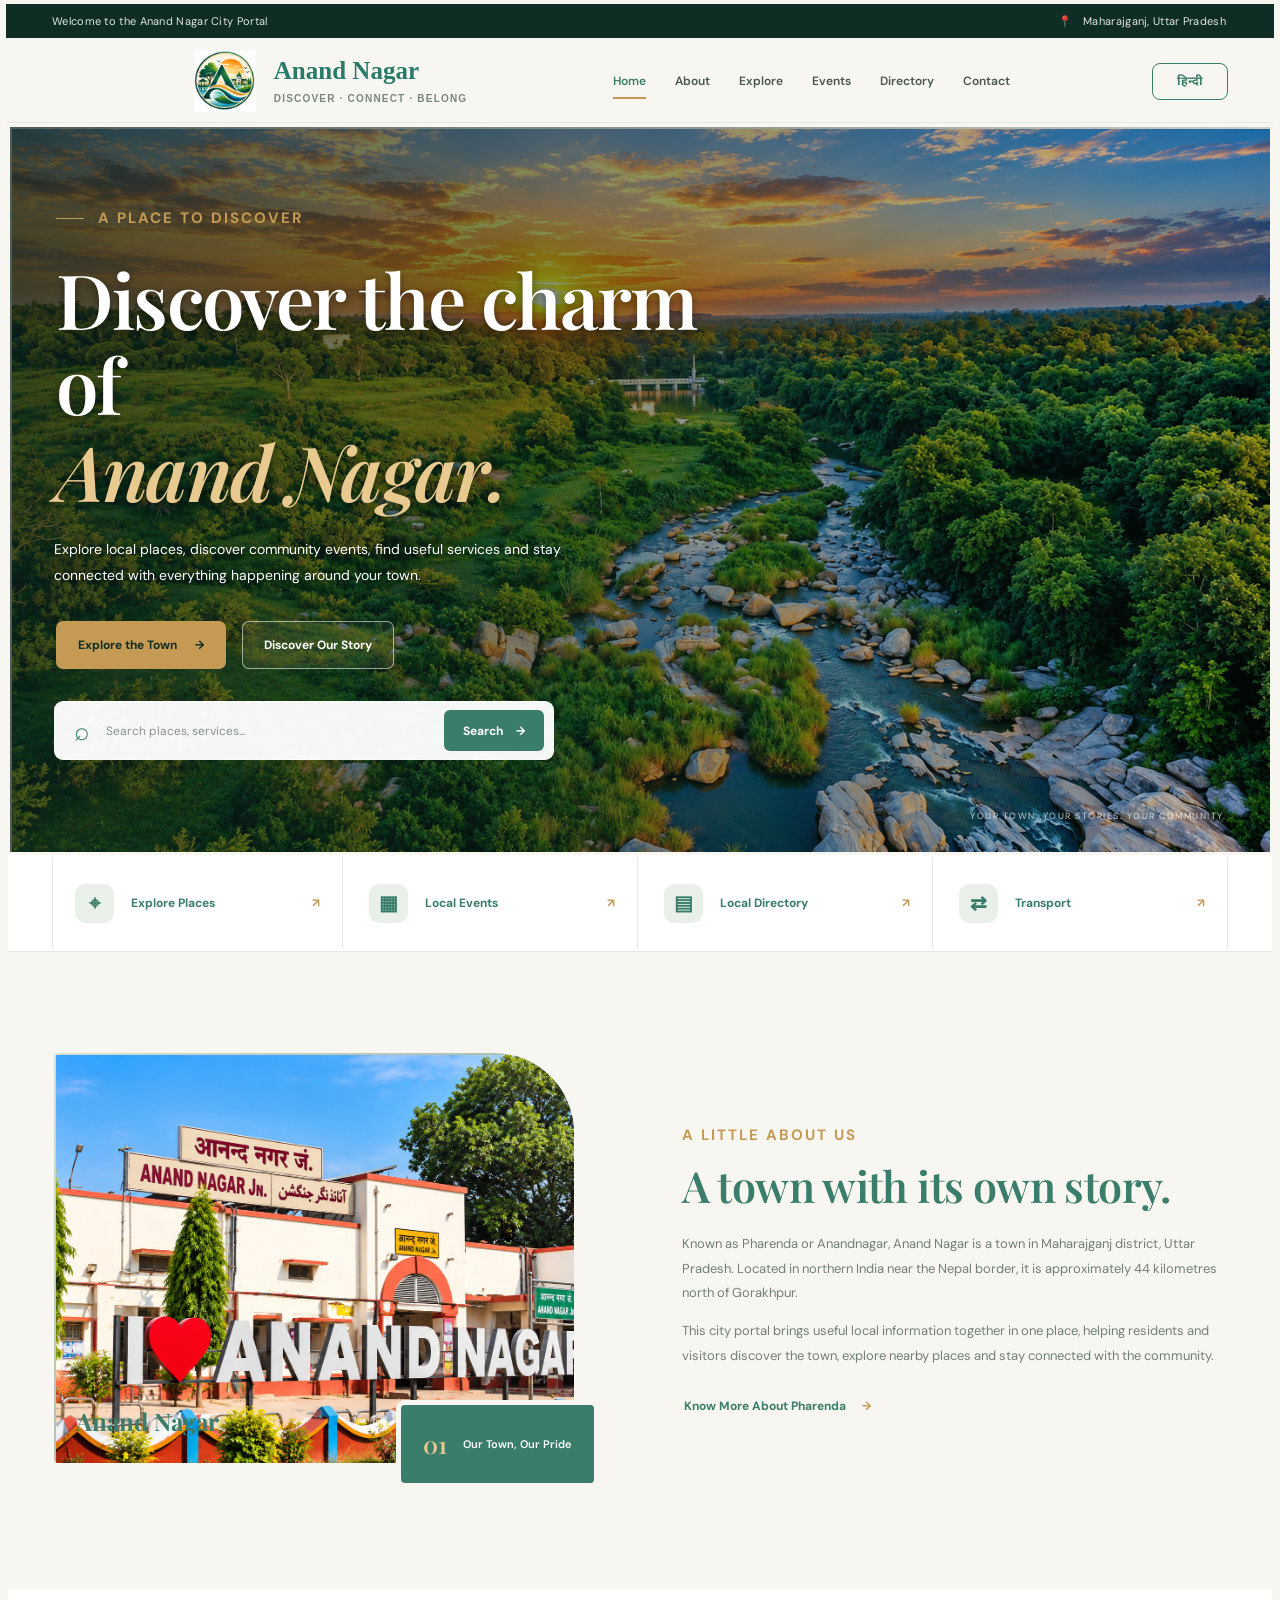
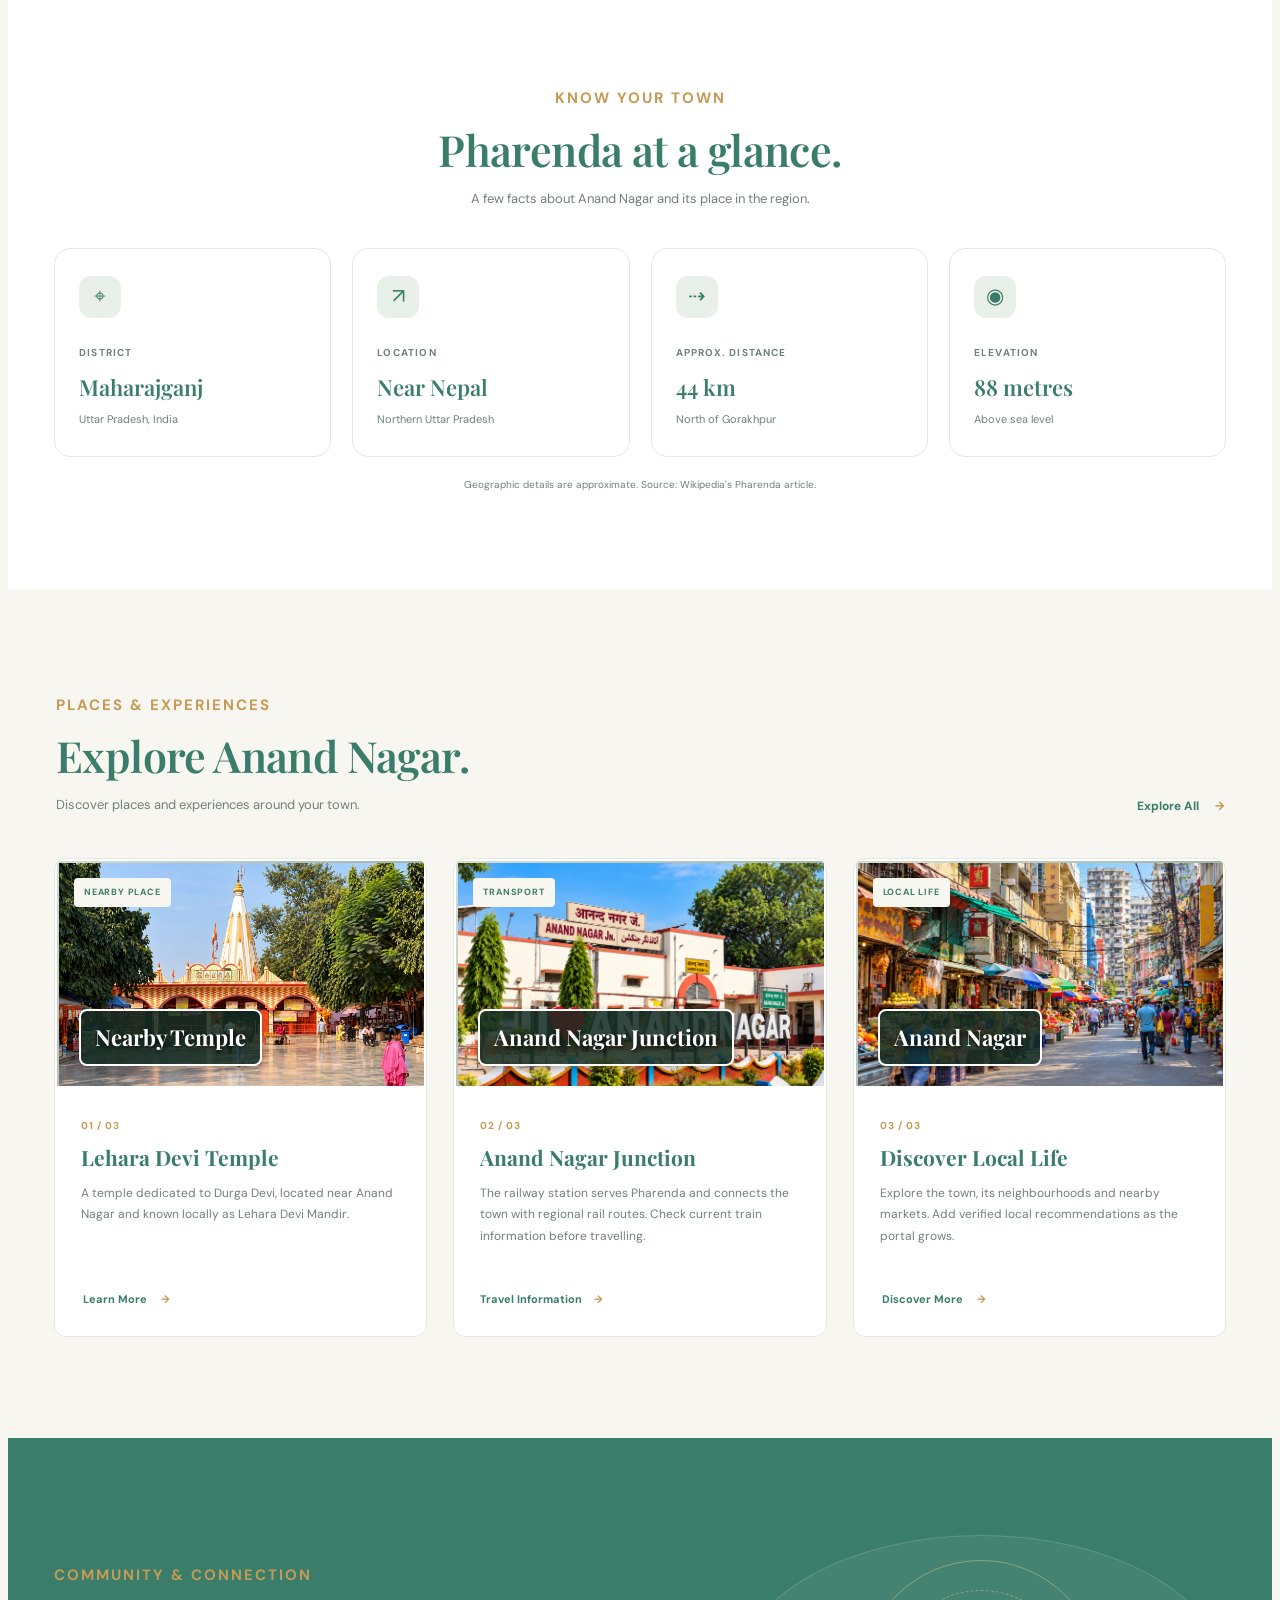
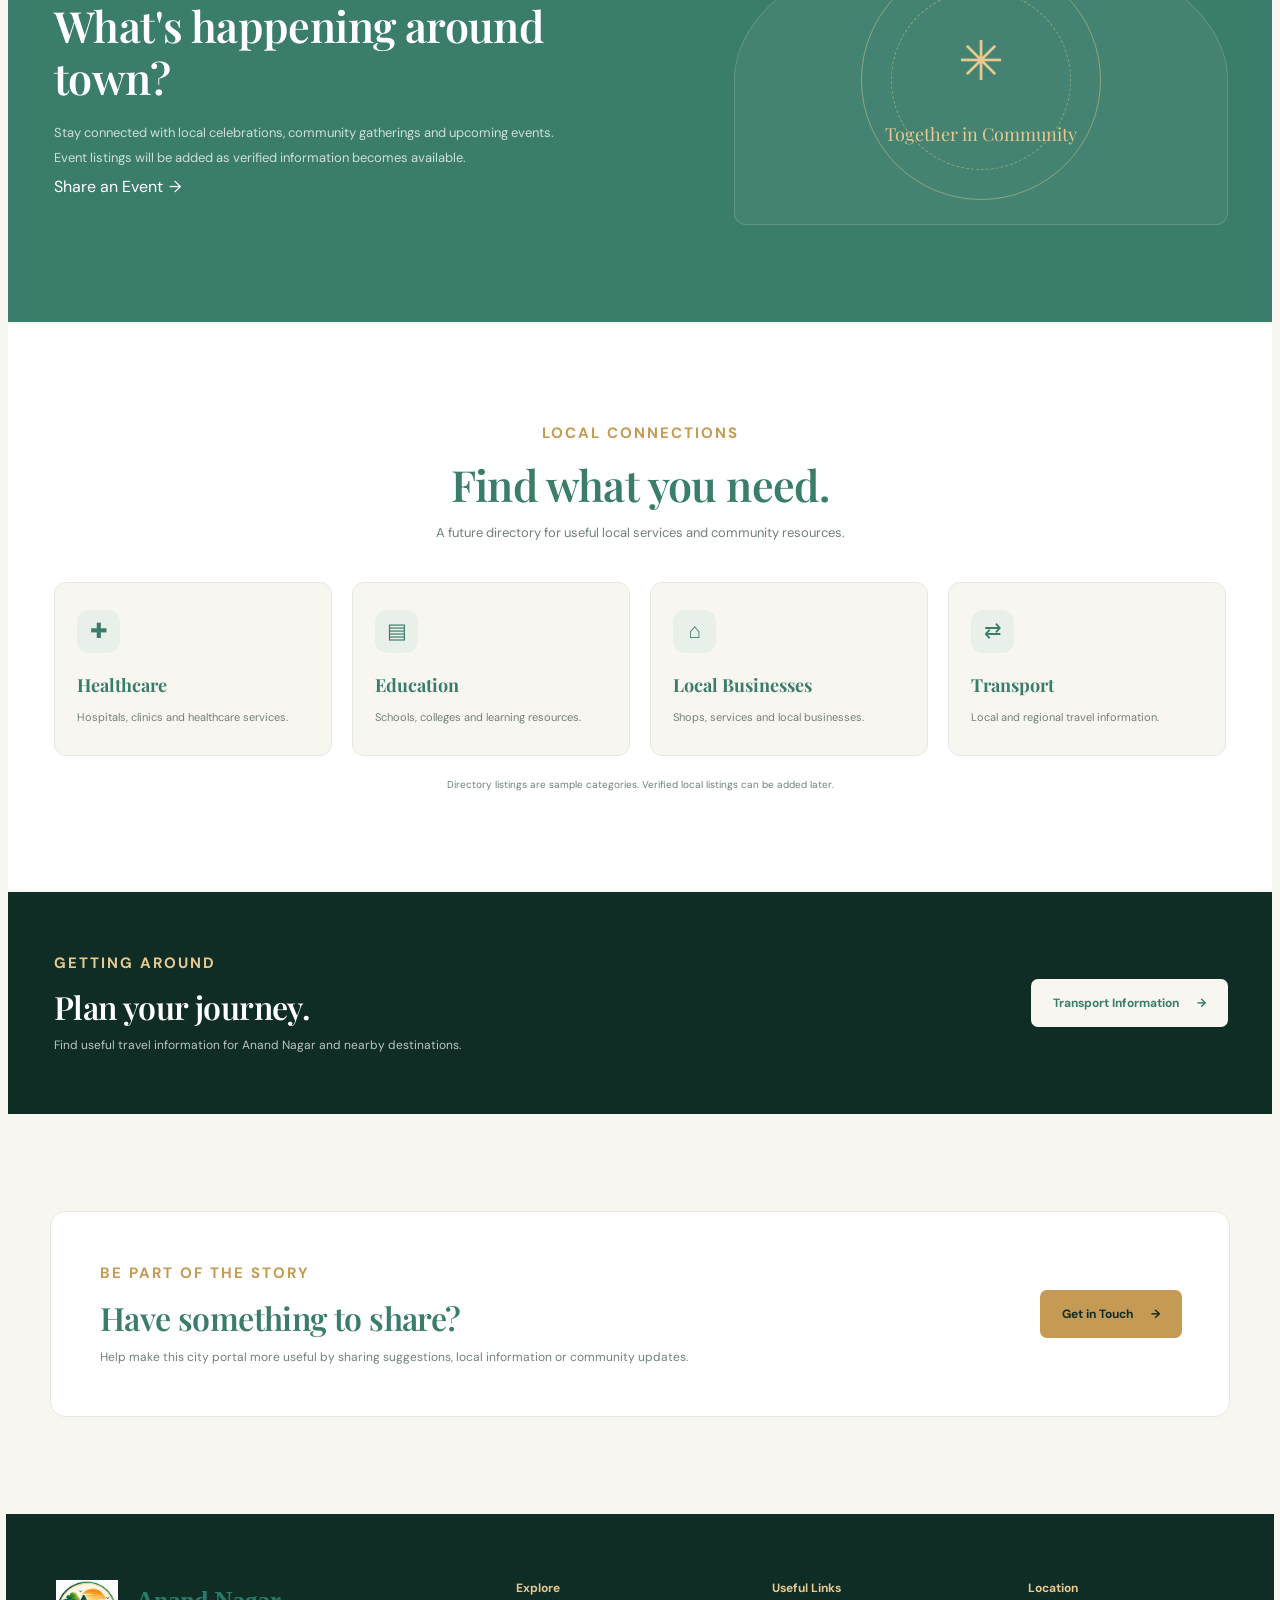
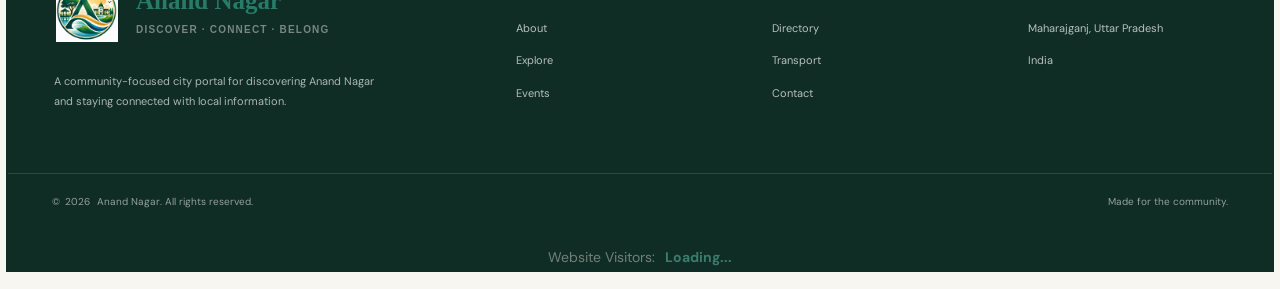
==== HTML/index.html @ 02d6444c "Integrate GoatCounter visitor analytics" ====
<!DOCTYPE html>
<html lang="en">
<head>
    <meta charset="UTF-8">
    <meta name="viewport" content="width=device-width, initial-scale=1.0">

    <title>Anand Nagar | Discover Your Town</title>
<link rel="icon" type="image/png" href="../Images/Sustainable Cityscape A Emblem.png">

    <meta name="description"
          content="Discover Anand Nagar, Pharenda, Uttar Pradesh. Explore local places, community information and useful city resources.">

    <!-- External CSS -->
    <link rel="stylesheet" href="../CSS/style.css">

    <!-- Google Fonts -->
    <link rel="preconnect" href="https://fonts.googleapis.com">
    <link rel="preconnect" href="https://fonts.gstatic.com" crossorigin>
    <link href="https://fonts.googleapis.com/css2?family=DM+Sans:wght@400;500;600;700&family=Playfair+Display:wght@500;600;700&family=Noto+Sans+Devanagari:wght@400;500;600;700&display=swap"
          rel="stylesheet">

    <!-- External JavaScript -->
   <script src="../Js/main.js" defer></script>
 <script src="../Js/hero.js" defer></script>

</head>

<body>

    <!-- Announcement Bar -->
    <div class="announcement-bar">
        <div class="container announcement-inner">
            <span data-i18n="announcement">
                Welcome to the Anand Nagar City Portal
            </span>
            <span class="announcement-location">
                <span aria-hidden="true">📍</span>
                <span data-i18n="location">Maharajganj, Uttar Pradesh</span>
            </span>
        </div>
    </div>

    <!-- Header -->
    <header class="site-header">
        <div class="container header-inner">

            <a href="index.html" class="brand" aria-label="Anand Nagar Home">
   <a href="index.html" class="brand" aria-label="Anand Nagar Home">

    <img
        src="../Images/Sustainable Cityscape A Emblem.png"
        alt="Anand Nagar Logo"
        class="brand-image">

    <div class="brand-copy">
        <span class="brand-name">Anand Nagar</span>
        <span class="brand-tagline">DISCOVER · CONNECT · BELONG</span>
    </div>

</a>

            <button class="mobile-menu-button"
                    id="mobileMenuButton"
                    type="button"
                    aria-label="Open navigation"
                    aria-expanded="false">
                <span></span>
                <span></span>
                <span></span>
            </button>

            <nav class="main-navigation" id="mainNavigation">
                <a href="index.html" class="nav-link active" data-i18n="navHome">
                    Home
                </a>

                <a href="#about" class="nav-link" data-i18n="navAbout">
                    About
                </a>

                <a href="#explore" class="nav-link" data-i18n="navExplore">
                    Explore
                </a>

                <a href="#events" class="nav-link" data-i18n="navEvents">
                    Events
                </a>

                <a href="#directory" class="nav-link" data-i18n="navDirectory">
                    Directory
                </a>

                <a href="#contact" class="nav-link" data-i18n="navContact">
                    Contact
                </a>
            </nav>

            <button class="language-button"
                    id="languageButton"
                    type="button"
                    aria-label="Switch language">
                हिन्दी
            </button>

        </div>
    </header>

    <main>

        <!-- Hero Section -->
        <section class="hero-section">
            <div class="hero-background" id="heroBackground" aria-hidden="true">
    <div class="hero-slide hero-slide-active"></div>
    <div class="hero-slide"></div>
</div>
            <div class="hero-overlay"></div>

            <div class="container hero-container">
                <div class="hero-content">

                    <span class="hero-eyebrow">
                        <span class="eyebrow-line"></span>
                        <span data-i18n="heroEyebrow">
                            A PLACE TO DISCOVER
                        </span>
                    </span>

                    <h1>
                        <span data-i18n="heroTitleLine1">
                            Discover the charm of
                        </span>
                        <span class="hero-highlight" data-i18n="heroTitleLine2">
                            Anand Nagar.
                        </span>
                    </h1>

                    <p class="hero-description" data-i18n="heroDescription">
                        Explore local places, discover community events, find
                        useful services and stay connected with everything
                        happening around your town.
                    </p>

                    <div class="hero-actions">
                        <a href="#explore" class="button button-primary">
                            <span data-i18n="heroExploreButton">
                                Explore the Town
                            </span>
                            <span aria-hidden="true">→</span>
                        </a>

                        <a href="#about" class="button button-outline">
                            <span data-i18n="heroAboutButton">
                                Discover Our Story
                            </span>
                        </a>
                    </div>

                    <form class="hero-search" id="heroSearchForm">
                        <span class="search-icon" aria-hidden="true">⌕</span>

                        <input
                            type="search"
                            id="citySearchInput"
                            data-i18n-placeholder="searchPlaceholder"
                            placeholder="Search places, services..."
                            aria-label="Search Anand Nagar">

                        <button type="submit">
                            <span data-i18n="searchButton">Search</span>
                            <span aria-hidden="true">→</span>
                        </button>
                    </form>

                </div>

                <div class="hero-caption">
                    <span data-i18n="heroCaption">
                        YOUR TOWN. YOUR STORIES. YOUR COMMUNITY.
                    </span>
                </div>
            </div>
        </section>

        <!-- Quick Links -->
        <section class="quick-links-section">
            <div class="container quick-links-grid">

                <a href="#explore" class="quick-link-card">
                    <span class="quick-link-icon" aria-hidden="true">⌖</span>
                    <span data-i18n="quickExplore">Explore Places</span>
                    <span class="quick-link-arrow" aria-hidden="true">↗</span>
                </a>

                <a href="#events" class="quick-link-card">
                    <span class="quick-link-icon" aria-hidden="true">▦</span>
                    <span data-i18n="quickEvents">Local Events</span>
                    <span class="quick-link-arrow" aria-hidden="true">↗</span>
                </a>

                <a href="#directory" class="quick-link-card">
                    <span class="quick-link-icon" aria-hidden="true">▤</span>
                    <span data-i18n="quickDirectory">Local Directory</span>
                    <span class="quick-link-arrow" aria-hidden="true">↗</span>
                </a>

                <a href="#transport" class="quick-link-card">
                    <span class="quick-link-icon" aria-hidden="true">⇄</span>
                    <span data-i18n="quickTransport">Transport</span>
                    <span class="quick-link-arrow" aria-hidden="true">↗</span>
                </a>

            </div>
        </section>

        <!-- About Section -->
        <section class="section about-section" id="about">
            <div class="container about-grid">

                <div class="about-image-column">
                    <div class="about-image image-placeholder">
                        <img src="../Images/Anand Nagar Junction Station Entrance.png"
                             alt="Anand Nagar town"
                             onerror="this.style.display='none';">
                        <span class="image-fallback-label" data-i18n="townImageFallback">
                            Anand Nagar
                        </span>
                    </div>

                    <div class="about-image-badge">
                        <span class="badge-number">01</span>
                        <span data-i18n="aboutBadge">Our Town, Our Pride</span>
                    </div>
                </div>

                <div class="about-content">
                    <span class="section-eyebrow" data-i18n="aboutEyebrow">
                        A LITTLE ABOUT US
                    </span>

                    <h2 data-i18n="aboutTitle">
                        A town with its own story.
                    </h2>

                    <p data-i18n="aboutParagraph1">
                        Known as Pharenda or Anandnagar, Anand Nagar is a town
                        in Maharajganj district, Uttar Pradesh. Located in
                        northern India near the Nepal border, it is
                        approximately 44 kilometres north of Gorakhpur.
                    </p>

                    <p data-i18n="aboutParagraph2">
                        This city portal brings useful local information
                        together in one place, helping residents and visitors
                        discover the town, explore nearby places and stay
                        connected with the community.
                    </p>

                   <a href="about.html" class="text-link">
    <span data-i18n="aboutLink">Know More About Pharenda</span>
    <span aria-hidden="true">→</span>
</a>
                </div>

            </div>
        </section>

        <!-- City Facts -->
        <section class="section city-facts-section" id="cityFacts">
            <div class="container">

                <div class="section-heading centered">
                    <span class="section-eyebrow" data-i18n="factsEyebrow">
                        KNOW YOUR TOWN
                    </span>

                    <h2 data-i18n="factsTitle">
                        Pharenda at a glance.
                    </h2>

                    <p data-i18n="factsDescription">
                        A few facts about Anand Nagar and its place in the region.
                    </p>
                </div>

                <div class="city-facts-grid">

                    <article class="city-fact-card">
                        <span class="fact-icon" aria-hidden="true">⌖</span>
                        <span class="fact-label" data-i18n="factDistrictLabel">
                            DISTRICT
                        </span>
                        <h3 data-i18n="factDistrictValue">Maharajganj</h3>
                        <p data-i18n="factDistrictDetail">Uttar Pradesh, India</p>
                    </article>

                    <article class="city-fact-card">
                        <span class="fact-icon" aria-hidden="true">↗</span>
                        <span class="fact-label" data-i18n="factLocationLabel">
                            LOCATION
                        </span>
                        <h3 data-i18n="factLocationValue">Near Nepal</h3>
                        <p data-i18n="factLocationDetail">
                            Northern Uttar Pradesh
                        </p>
                    </article>

                    <article class="city-fact-card">
                        <span class="fact-icon" aria-hidden="true">⇢</span>
                        <span class="fact-label" data-i18n="factDistanceLabel">
                            APPROX. DISTANCE
                        </span>
                        <h3 data-i18n="factDistanceValue">44 km</h3>
                        <p data-i18n="factDistanceDetail">
                            North of Gorakhpur
                        </p>
                    </article>

                    <article class="city-fact-card">
                        <span class="fact-icon" aria-hidden="true">◉</span>
                        <span class="fact-label" data-i18n="factElevationLabel">
                            ELEVATION
                        </span>
                        <h3 data-i18n="factElevationValue">88 metres</h3>
                        <p data-i18n="factElevationDetail">
                            Above sea level
                        </p>
                    </article>

                </div>

                <p class="source-note" data-i18n="factsSource">
                    Geographic details are approximate. Source: Wikipedia's
                    Pharenda article.
                </p>

            </div>
        </section>

        <!-- Explore Section -->
        <section class="section explore-section" id="explore">
            <div class="container">

                <div class="section-heading section-heading-row">
                    <div>
                        <span class="section-eyebrow" data-i18n="exploreEyebrow">
                            PLACES & EXPERIENCES
                        </span>

                        <h2 data-i18n="exploreTitle">
                            Explore Anand Nagar.
                        </h2>

                        <p data-i18n="exploreDescription">
                            Discover places and experiences around your town.
                        </p>
                    </div>

                    <a href="#explore" class="text-link desktop-link">
                        <span data-i18n="exploreAll">Explore All</span>
                        <span aria-hidden="true">→</span>
                    </a>
                </div>

                <div class="places-grid">

                    <!-- Place 1 -->
                    <article class="place-card">
                        <div class="place-image-wrapper">
                            <img src="../Images/Temple Courtyard with Market Stalls.png"
                                 alt="Lehara Devi Temple"
                                 class="place-image"
                                 loading="lazy"
                                 onerror="this.style.display='none';">

                            <span class="place-image-fallback" data-i18n="templeImageFallback">
                                Nearby Temple
                            </span>

                            <span class="place-category" data-i18n="placeCategoryNearby">
                                NEARBY PLACE
                            </span>
                        </div>

                        <div class="place-card-content">
                            <span class="place-number">01 / 03</span>

                            <h3 data-i18n="templeTitle">
                                Lehara Devi Temple
                            </h3>

                            <p data-i18n="templeDescription">
                                A temple dedicated to Durga Devi, located near
                                Anand Nagar and known locally as Lehara Devi Mandir.
                            </p>

            <a href="explore.html#temples" class="card-link">
    <span data-i18n="learnMore">Learn More</span>
    <span aria-hidden="true">→</span>
</a>
                        </div>
                    </article>

                    <!-- Place 2 -->
                    <article class="place-card">
                        <div class="place-image-wrapper">
                            <img src="../Images/Anand Nagar Junction Station Entrance.png"
                                 alt="Anand Nagar Junction railway station"
                                 class="place-image"
                                 loading="lazy"
                                 onerror="this.style.display='none';">

                            <span class="place-image-fallback" data-i18n="railwayImageFallback">
                                Anand Nagar Junction
                            </span>

                            <span class="place-category" data-i18n="placeCategoryTransport">
                                TRANSPORT
                            </span>
                        </div>

                        <div class="place-card-content">
                            <span class="place-number">02 / 03</span>

                            <h3 data-i18n="railwayTitle">
                                Anand Nagar Junction
                            </h3>

                            <p data-i18n="railwayDescription">
                                The railway station serves Pharenda and connects
                                the town with regional rail routes. Check current
                                train information before travelling.
                            </p>

                         <a href="explore.html#transport" class="card-link"
   data-en="Travel Information"
   data-hi="यात्रा की जानकारी">
    Travel Information
    <span aria-hidden="true">→</span>
</a>
                        </div>
                    </article>

                    <!-- Place 3 -->
                    <article class="place-card">
                        <div class="place-image-wrapper">
                            <img src="../Images/Vibrant Indian Street Market.png"
                                 alt="Anand Nagar town and surrounding area"
                                 class="place-image"
                                 loading="lazy"
                                 onerror="this.style.display='none';">

                            <span class="place-image-fallback" data-i18n="townImageFallback">
                                Anand Nagar
                            </span>

                            <span class="place-category" data-i18n="placeCategoryLocal">
                                LOCAL LIFE
                            </span>
                        </div>

                        <div class="place-card-content">
                            <span class="place-number">03 / 03</span>

                            <h3 data-i18n="localLifeTitle">
                                Discover Local Life
                            </h3>

                            <p data-i18n="localLifeDescription">
                                Explore the town, its neighbourhoods and nearby
                                markets. Add verified local recommendations as
                                the portal grows.
                            </p>

                            <a href="explore.html#local-life" class="card-link">
    <span data-en="Discover More"
          data-hi="और जानें">
        Discover More
    </span>
    <span aria-hidden="true">→</span>
</a>
                        </div>
                    </article>

                </div>

            </div>
        </section>

        <!-- Events Section -->
        <section class="section events-section" id="events">
            <div class="container events-content">

                <div class="events-copy">
                    <span class="section-eyebrow" data-i18n="eventsEyebrow">
                        COMMUNITY & CONNECTION
                    </span>

                    <h2 data-i18n="eventsTitle">
                        What's happening around town?
                    </h2>

                    <p data-i18n="eventsDescription">
                        Stay connected with local celebrations, community
                        gatherings and upcoming events. Event listings will be
                        added as verified information becomes available.
                    </p>

                    <a href="events.html" class="btn btn-primary">
    Share an Event <span aria-hidden="true">→</span>
</a>
                </div>

                <div class="events-art" aria-hidden="true">
                    <div class="event-art-circle circle-one"></div>
                    <div class="event-art-circle circle-two"></div>
                    <div class="event-art-content">
                        <span class="event-art-symbol">✳</span>
                        <span data-i18n="eventsArtText">Together in Community</span>
                    </div>
                </div>

            </div>
        </section>

        <!-- Directory Section -->
        <section class="section directory-section" id="directory">
            <div class="container">

                <div class="section-heading centered">
                    <span class="section-eyebrow" data-i18n="directoryEyebrow">
                        LOCAL CONNECTIONS
                    </span>

                    <h2 data-i18n="directoryTitle">
                        Find what you need.
                    </h2>

                    <p data-i18n="directoryDescription">
                        A future directory for useful local services and
                        community resources.
                    </p>
                </div>

               <div class="directory-grid">

    <a href="directory.html#healthcare" class="directory-card">
        <div class="directory-icon">✚</div>
        <h3>Healthcare</h3>
        <p>Hospitals, clinics and healthcare services.</p>
    </a>

    <a href="directory.html#education" class="directory-card">
        <div class="directory-icon">▤</div>
        <h3>Education</h3>
        <p>Schools, colleges and learning resources.</p>
    </a>

    <a href="directory.html#local-businesses" class="directory-card">
        <div class="directory-icon">⌂</div>
        <h3>Local Businesses</h3>
        <p>Shops, services and local businesses.</p>
    </a>

    <a href="transport.html" class="directory-card">
        <div class="directory-icon">⇄</div>
        <h3>Transport</h3>
        <p>Local and regional travel information.</p>
    </a>

</div>

                <p class="directory-note" data-i18n="directoryNote">
                    Directory listings are sample categories. Verified local
                    listings can be added later.
                </p>

            </div>
        </section>

        <!-- Transport Section -->
        <section class="transport-strip" id="transport">
            <div class="container transport-inner">
                <div>
                    <span class="section-eyebrow" data-i18n="transportEyebrow">
                        GETTING AROUND
                    </span>

                    <h2 data-i18n="transportTitle">
                        Plan your journey.
                    </h2>

                    <p data-i18n="transportDescription">
                        Find useful travel information for Anand Nagar and
                        nearby destinations.
                    </p>
                </div>

                <a href="#contact" class="button button-light">
                    <span data-i18n="transportButton">Transport Information</span>
                    <span aria-hidden="true">→</span>
                </a>
            </div>
        </section>

        <!-- Contact CTA -->
        <section class="section contact-section" id="contact">
            <div class="container contact-box">

                <div>
                    <span class="section-eyebrow" data-i18n="contactEyebrow">
                        BE PART OF THE STORY
                    </span>

                    <h2 data-i18n="contactTitle">
                        Have something to share?
                    </h2>

                    <p data-i18n="contactDescription">
                        Help make this city portal more useful by sharing
                        suggestions, local information or community updates.
                    </p>
                </div>

               <a href="contact.html" class="button button-primary">
    <span data-i18n="contactButton">Get in Touch</span>
    <span aria-hidden="true">→</span>
</a>

            </div>
        </section>

    </main>

    <!-- Footer -->
    <footer class="site-footer">
        <div class="container footer-main">

            <div class="footer-brand-column">
                <a href="index.html" class="brand" aria-label="Anand Nagar Home">

    <img
        src="../Images/Sustainable Cityscape A Emblem.png"
        alt="Anand Nagar Logo"
        class="brand-image">

    <div class="brand-copy">
        <span class="brand-name">Anand Nagar</span>
        <span class="brand-tagline">DISCOVER · CONNECT · BELONG</span>
    </div>

</a>

                <p data-i18n="footerDescription">
                    A community-focused city portal for discovering Anand Nagar
                    and staying connected with local information.
                </p>
            </div>

            <div class="footer-links-column">
                <h3 data-i18n="footerExploreTitle">Explore</h3>
                <a href="#about" data-i18n="navAbout">About</a>
                <a href="#explore" data-i18n="navExplore">Explore</a>
                <a href="#events" data-i18n="navEvents">Events</a>
            </div>

            <div class="footer-links-column">
                <h3 data-i18n="footerUsefulTitle">Useful Links</h3>
                <a href="#directory" data-i18n="navDirectory">Directory</a>
                <a href="#transport" data-i18n="navTransport">Transport</a>
                <a href="#contact" data-i18n="navContact">Contact</a>
            </div>

            <div class="footer-links-column">
                <h3 data-i18n="footerLocationTitle">Location</h3>
                <p data-i18n="location">Maharajganj, Uttar Pradesh</p>
                <p data-i18n="country">India</p>
            </div>

        </div>

        <div class="footer-bottom">
            <div class="container footer-bottom-inner">
                <span>
                    © <span id="currentYear"></span>
                    <span data-i18n="copyright">Anand Nagar. All rights reserved.</span>
                </span>

                <span data-i18n="footerMadeFor">
                    Made for the community.
                </span>
            </div>
        </div>

        <div class="visitor-counter">
    <span>Website Visitors:</span>
    <span id="visitor-count">Loading...</span>
</div>
    </footer>

    <!-- GoatCounter visitor tracking -->
<script>
    // Wait until GoatCounter's visitor-count function is available.
    (function () {
        const counterTimer = setInterval(function () {
            if (
                window.goatcounter &&
                typeof window.goatcounter.visit_count === "function"
            ) {
                clearInterval(counterTimer);

                window.goatcounter.visit_count({
                    append: "#visitor-count",
                    path: "TOTAL"
                });
            }
        }, 100);
    })();
</script>

<script
  data-goatcounter="https://anandnagarcity.goatcounter.com/count"
  async
  src="https://gc.zgo.at/count.js">
</script>

</body>
</html>
---- CSS/style.css ----
/* =========================================
   ANAND NAGAR - HOMEPAGE STYLES
========================================= */
:root {
    --green: #3a7d6a;
    --green-dark: #102d25;
    --green-soft: #e9efe9;
    --gold: #c49a55;
    --gold-light: #e8c990;

    --cream: #f8f6f0;
    --white: #ffffff;
    --text: #26352e;
    --muted: #718078;
    --border: #e5e9e3;

    --font-body: "DM Sans", "Noto Sans Devanagari", sans-serif;
    --font-heading: "Playfair Display", "Noto Sans Devanagari", serif;

    --container-width: 1180px;
    --radius: 16px;
    --shadow: 0 14px 40px rgba(23, 61, 50, 0.10);
}

* {
    box-sizing: border-box;
    margin: 2px;
    padding: 0;
}

html {
    scroll-behavior: smooth;
    scroll-padding-top: 90px;
}

body {
    font-family: var(--font-body);
    color: var(--text);
    background: var(--cream);
    line-height: 1.7;
}

body,
button,
input {
    font-family: var(--font-body);
}

img {
    display: block;
    max-width: 100%;
}

a {
    color: inherit;
    text-decoration: none;
}

button {
    cursor: pointer;
}

.container {
    width: min(var(--container-width), calc(100% - 40px));
    margin: 0 auto;
}

/* Announcement */

.announcement-bar {
    background: var(--green-dark);
    color: rgba(255, 255, 255, 0.88);
    font-size: 11px;
    letter-spacing: 0.3px;
}

.announcement-inner {
    min-height: 34px;
    display: flex;
    align-items: center;
    justify-content: space-between;
    gap: 20px;
}

.announcement-location {
    display: flex;
    align-items: center;
    gap: 7px;
}

/* Header */

.site-header {
    position: sticky;
    top: 0;
    z-index: 1000;
    background: rgba(248, 246, 240, 0.97);
    border-bottom: 1px solid rgba(23, 61, 50, 0.08);
    backdrop-filter: blur(14px);
}

.header-inner {
    min-height: 82px;
    display: flex;
    align-items: center;
    justify-content: space-between;
    gap: 24px;
}

.brand {
    display: inline-flex;
    align-items: center;
    gap: 11px;
    flex-shrink: 0;
}

.brand-logo {
    width: 42px;
    height: 42px;
    display: grid;
    place-items: center;
    border-radius: 12px;
    background: var(--green);
    color: var(--gold-light);
    font-family: var(--font-heading);
    font-size: 25px;
    font-weight: 700;
}

.brand-copy {
    display: flex;
    flex-direction: column;
    line-height: 1.3;
}

.brand-name {
    color: var(--green);
    font-family: var(--font-heading);
    font-size: 19px;
    font-weight: 700;
}

.brand-tagline {
    color: var(--muted);
    font-size: 9px;
    letter-spacing: 1px;
    text-transform: uppercase;
}

.main-navigation {
    display: flex;
    align-items: center;
    gap: 25px;
}

.nav-link {
    position: relative;
    padding: 8px 0;
    color: #46564d;
    font-size: 12px;
    font-weight: 600;
    transition: color 0.2s ease;
}

.nav-link:hover,
.nav-link.active {
    color: var(--green);
}

.nav-link.active::after {
    position: absolute;
    content: "";
    left: 0;
    right: 0;
    bottom: 0;
    height: 2px;
    background: var(--gold);
}

.language-button {
    min-width: 76px;
    padding: 9px 13px;
    border: 1px solid var(--green);
    border-radius: 8px;
    background: transparent;
    color: var(--green);
    font-size: 12px;
    font-weight: 700;
    transition: 0.2s ease;
}

.language-button:hover {
    background: var(--green);
    color: var(--white);
}

.mobile-menu-button {
    display: none;
}

/* Hero */

.hero-section {
    position: relative;
    overflow: hidden;
}

.hero-background {
    position: absolute;
    inset: 0;
    z-index: 0;
    overflow: hidden;
}

.hero-slide {
    position: absolute;
    inset: 0;
    background-position: center;
    background-size: cover;
    background-repeat: no-repeat;
    opacity: 0;
    transition: opacity 1.2s ease-in-out;
}

.hero-slide-active {
    opacity: 1;
}

.hero-overlay {
    position: absolute;
    inset: 0;
    z-index: 1;
    pointer-events: none;
}

.hero-container {
    position: relative;
    z-index: 2;
}

.hero-overlay {
    position: absolute;
    inset: 0;
    background: linear-gradient(0deg, rgba(12, 36, 29, 0.30), transparent 45%);
}

.hero-container {
    position: relative;
    z-index: 1;
    display: flex;
    align-items: center;
    justify-content: space-between;
    min-height: 610px;
}

.hero-content {
    width: min(650px, 100%);
    padding: 75px 0 90px;
}

.hero-eyebrow,
.section-eyebrow {
    display: flex;
    align-items: center;
    gap: 10px;
    color: var(--gold);
    font-size: 15px;
    font-weight: 700;
    letter-spacing: 2px;
}

.eyebrow-line {
    width: 28px;
    height: 1px;
    background: var(--gold);
}

.hero-content h1 {
    margin-top: 22px;
    font-family: var(--font-heading);
    font-size: clamp(44px, 6vw, 76px);
    font-weight: 600;
    line-height: 1.12;
    letter-spacing: -1.8px;
}

.hero-content h1 span {
    display: block;
}

.hero-highlight {
    color: var(--gold-light);
    font-style: italic;
}

.hero-description {
    max-width: 540px;
    margin-top: 23px;
    color: rgba(255, 255, 255, 0.82);
    font-size: 14px;
    line-height: 1.9;
}

.hero-actions {
    display: flex;
    flex-wrap: wrap;
    gap: 12px;
    margin-top: 30px;
}

.button {
    min-height: 46px;
    display: inline-flex;
    align-items: center;
    justify-content: center;
    gap: 14px;
    padding: 11px 19px;
    border: 1px solid transparent;
    border-radius: 7px;
    font-size: 12px;
    font-weight: 700;
    transition: transform 0.2s ease, background 0.2s ease;
}

.button:hover {
    transform: translateY(-2px);
}

.button-primary {
    background: var(--gold);
    color: var(--green-dark);
}

.button-primary:hover {
    background: var(--gold-light);
}

.button-outline {
    border-color: rgba(255, 255, 255, 0.55);
    color: var(--white);
    background: rgba(255, 255, 255, 0.05);
}

.button-outline:hover {
    background: rgba(255, 255, 255, 0.15);
}

.button-dark {
    background: var(--green);
    color: var(--white);
}

.button-light {
    background: var(--cream);
    color: var(--green);
}

.hero-search {
    width: min(500px, 100%);
    min-height: 55px;
    display: flex;
    align-items: center;
    gap: 12px;
    margin-top: 30px;
    padding: 6px 7px 6px 17px;
    border: 1px solid rgba(255, 255, 255, 0.25);
    border-radius: 9px;
    background: rgba(255, 255, 255, 0.96);
    color: var(--text);
}

.search-icon {
    color: var(--green);
    font-size: 26px;
    line-height: 1;
}

.hero-search input {
    width: 100%;
    min-width: 0;
    border: 0;
    outline: 0;
    background: transparent;
    color: var(--text);
    font-size: 12px;
}

.hero-search input::placeholder {
    color: #89948d;
}

.hero-search button {
    min-height: 41px;
    display: inline-flex;
    align-items: center;
    gap: 9px;
    padding: 0 17px;
    border: 0;
    border-radius: 6px;
    background: var(--green);
    color: var(--white);
    font-size: 12px;
    font-weight: 700;
}

.hero-caption {
    position: absolute;
    right: 0;
    bottom: 28px;
    color: rgba(255, 255, 255, 0.75);
    font-size: 9px;
    letter-spacing: 1.5px;
}

/* Quick Links */

.quick-links-section {
    position: relative;
    z-index: 2;
    margin-top: -1px;
    background: var(--white);
    border-bottom: 1px solid var(--border);
}

.quick-links-grid {
    display: grid;
    grid-template-columns: repeat(4, 1fr);
}

.quick-link-card {
    min-height: 92px;
    display: flex;
    align-items: center;
    gap: 13px;
    padding: 18px 20px;
    border-right: 1px solid var(--border);
    color: var(--green);
    font-size: 12px;
    font-weight: 700;
    transition: background 0.2s ease;
}

.quick-link-card:first-child {
    border-left: 1px solid var(--border);
}

.quick-link-card:hover {
    background: var(--green-soft);
}

.quick-link-icon {
    width: 39px;
    height: 39px;
    display: grid;
    place-items: center;
    border-radius: 11px;
    background: var(--green-soft);
    font-size: 20px;
}

.quick-link-arrow {
    margin-left: auto;
    color: var(--gold);
}

/* General Sections */

.section {
    padding: 95px 0;
}

.section-heading {
    margin-bottom: 36px;
}

.section-heading h2,
.about-content h2,
.events-copy h2,
.transport-inner h2,
.contact-box h2 {
    margin-top: 12px;
    color: var(--green);
    font-family: var(--font-heading);
    font-size: clamp(30px, 4vw, 43px);
    font-weight: 600;
    line-height: 1.2;
    letter-spacing: -0.6px;
}

.section-heading p {
    max-width: 550px;
    margin-top: 12px;
    color: var(--muted);
    font-size: 13px;
}

.centered {
    text-align: center;
}

.centered .section-eyebrow {
    justify-content: center;
}

.centered p {
    margin-right: auto;
    margin-left: auto;
}

.section-heading-row {
    display: flex;
    align-items: end;
    justify-content: space-between;
    gap: 20px;
}

/* About */

.about-section {
    background: var(--cream);
}

.about-grid {
    display: grid;
    grid-template-columns: 1fr 1fr;
    align-items: center;
    gap: 75px;
}

.about-image-column {
    position: relative;
    padding: 0 25px 25px 0;
}

.about-image {
    position: relative;
    min-height: 410px;
    overflow: hidden;
    border-radius: 4px 80px 4px 4px;
    background: linear-gradient(135deg, #d6dfd4, #829b8a);
}

.about-image img {
    position: absolute;
    inset: 0;
    width: 100%;
    height: 100%;
    object-fit: cover;
}

.image-fallback-label {
    position: absolute;
    left: 20px;
    bottom: 20px;
    color: var(--green);
    font-family: var(--font-heading);
    font-size: 24px;
    font-weight: 700;
}

.about-image-badge {
    position: absolute;
    right: 0;
    bottom: 0;
    min-width: 185px;
    display: flex;
    align-items: center;
    gap: 12px;
    padding: 17px 20px;
    border: 5px solid var(--cream);
    border-radius: 9px;
    background: var(--green);
    color: var(--white);
    font-size: 11px;
    font-weight: 600;
}

.badge-number {
    color: var(--gold-light);
    font-family: var(--font-heading);
    font-size: 24px;
}

.about-content h2 {
    max-width: 500px;
    margin-bottom: 20px;
}

.about-content p {
    margin-top: 13px;
    color: var(--muted);
    font-size: 13px;
    line-height: 1.9;
}

.text-link {
    display: inline-flex;
    align-items: center;
    gap: 12px;
    margin-top: 24px;
    color: var(--green);
    font-size: 12px;
    font-weight: 700;
}

.text-link span:last-child {
    color: var(--gold);
    transition: transform 0.2s ease;
}

.text-link:hover span:last-child {
    transform: translateX(4px);
}

/* Facts */

.city-facts-section {
    background: var(--white);
}

.city-facts-grid {
    display: grid;
    grid-template-columns: repeat(4, 1fr);
    gap: 17px;
}

.city-fact-card {
    padding: 25px 22px;
    border: 1px solid var(--border);
    border-radius: var(--radius);
    background: var(--white);
    transition: transform 0.25s ease, box-shadow 0.25s ease;
}

.city-fact-card:hover {
    transform: translateY(-4px);
    box-shadow: var(--shadow);
}

.fact-icon {
    width: 42px;
    height: 42px;
    display: grid;
    place-items: center;
    margin-bottom: 19px;
    border-radius: 12px;
    background: var(--green-soft);
    color: var(--green);
    font-size: 21px;
}

.fact-label {
    color: var(--muted);
    font-size: 10px;
    font-weight: 700;
    letter-spacing: 1.2px;
}

.city-fact-card h3 {
    margin-top: 5px;
    color: var(--green);
    font-family: var(--font-heading);
    font-size: 22px;
    font-weight: 600;
}

.city-fact-card p {
    margin-top: 4px;
    color: var(--muted);
    font-size: 11px;
}

.source-note {
    margin-top: 17px;
    color: var(--muted);
    font-size: 10px;
    text-align: center;
}

/* Explore */

.explore-section {
    background: var(--cream);
}

.places-grid {
    display: grid;
    grid-template-columns: repeat(3, 1fr);
    gap: 22px;
}

.place-card {
    overflow: hidden;
    border: 1px solid var(--border);
    border-radius: 12px;
    background: var(--white);
    transition: transform 0.25s ease, box-shadow 0.25s ease;
}

.place-card:hover {
    transform: translateY(-5px);
    box-shadow: var(--shadow);
}

.place-image-wrapper {
    position: relative;
    height: 225px;
    overflow: hidden;
    background: linear-gradient(135deg, #d6dfd4, #829b8a);
}

.place-image {
    width: 100%;
    height: 100%;
    object-fit: cover;
    transition: transform 0.4s ease;
}

.place-card:hover .place-image {
    transform: scale(1.04);
}

.place-image-fallback {
    position: absolute;
    left: 20px;
    bottom: 18px;

    color: #ffffff;
    font-family: var(--font-heading);
    font-size: 22px;
    font-weight: 700;

    /* Visibility */
    background: rgba(20, 45, 36, 0.85);
    border: 2px solid #ffffff;
    border-radius: 8px;
    padding: 8px 14px;
    text-shadow: 1px 2px 4px rgba(0, 0, 0, 0.8);
    box-shadow: 0 3px 10px rgba(0, 0, 0, 0.3);
}

.place-category {
    position: absolute;
    top: 15px;
    left: 15px;
    padding: 7px 10px;
    border-radius: 4px;
    background: var(--cream);
    color: var(--green);
    font-size: 9px;
    font-weight: 700;
    letter-spacing: 0.8px;
}

.place-card-content {
    padding: 22px;
}

.place-number {
    color: var(--gold);
    font-size: 10px;
    font-weight: 700;
    letter-spacing: 1px;
}

.place-card h3 {
    margin-top: 7px;
    color: var(--green);
    font-family: var(--font-heading);
    font-size: 21px;
    line-height: 1.3;
}

.place-card p {
    min-height: 86px;
    margin-top: 11px;
    color: var(--muted);
    font-size: 12px;
    line-height: 1.8;
}

.card-link {
    display: inline-flex;
    align-items: center;
    gap: 10px;
    margin-top: 17px;
    color: var(--green);
    font-size: 11px;
    font-weight: 700;
}

.card-link span:last-child {
    color: var(--gold);
}

/* Events */

.events-section {
    overflow: hidden;
    background: var(--green);
    color: var(--white);
}

.events-content {
    display: grid;
    grid-template-columns: 1fr 0.8fr;
    align-items: center;
    gap: 60px;
}

.events-copy h2 {
    max-width: 500px;
    color: var(--white);
}

.events-copy p {
    max-width: 500px;
    margin-top: 18px;
    color: rgba(255, 255, 255, 0.75);
    font-size: 13px;
    line-height: 1.9;
}

.events-copy .button {
    margin-top: 25px;
}

.events-art {
    position: relative;
    min-height: 290px;
    display: grid;
    place-items: center;
    overflow: hidden;
    border: 1px solid rgba(255, 255, 255, 0.15);
    border-radius: 50% 50% 12px 12px;
    background: rgba(255, 255, 255, 0.05);
}

.event-art-circle {
    position: absolute;
    width: 240px;
    height: 240px;
    border: 1px solid rgba(232, 201, 144, 0.45);
    border-radius: 50%;
}

.circle-two {
    width: 180px;
    height: 180px;
    border-style: dashed;
}

.event-art-content {
    position: relative;
    display: flex;
    flex-direction: column;
    align-items: center;
    gap: 10px;
    color: var(--gold-light);
    font-family: var(--font-heading);
    font-size: 18px;
}

.event-art-symbol {
    font-size: 55px;
}

/* Directory */

.directory-section {
    background: var(--white);
}

.directory-grid {
    display: grid;
    grid-template-columns: repeat(4, 1fr);
    gap: 16px;
}

.directory-card {
    padding: 25px 20px;
    border: 1px solid var(--border);
    border-radius: 12px;
    background: var(--cream);
    transition: 0.2s ease;
}

.directory-card:hover {
    border-color: var(--gold);
    transform: translateY(-3px);
}

.directory-icon {
    width: 43px;
    height: 43px;
    display: grid;
    place-items: center;
    border-radius: 12px;
    background: var(--green-soft);
    color: var(--green);
    font-size: 21px;
}

.directory-card h3 {
    margin-top: 17px;
    color: var(--green);
    font-family: var(--font-heading);
    font-size: 18px;
}

.directory-card p {
    margin-top: 7px;
    color: var(--muted);
    font-size: 11px;
    line-height: 1.8;
}

.directory-note {
    margin-top: 18px;
    color: var(--muted);
    font-size: 10px;
    text-align: center;
}

/* Transport */

.transport-strip {
    padding: 55px 0;
    background: var(--green-dark);
    color: var(--white);
}

.transport-inner {
    display: flex;
    align-items: center;
    justify-content: space-between;
    gap: 30px;
}

.transport-inner .section-eyebrow {
    color: var(--gold-light);
}

.transport-inner h2 {
    color: var(--white);
    font-size: 32px;
}

.transport-inner p {
    margin-top: 8px;
    color: rgba(255, 255, 255, 0.72);
    font-size: 12px;
}

/* Contact */

.contact-section {
    background: var(--cream);
}

.contact-box {
    display: flex;
    align-items: center;
    justify-content: space-between;
    gap: 35px;
    padding: 45px;
    border: 1px solid var(--border);
    border-radius: 15px;
    background: var(--white);
}

.contact-box h2 {
    font-size: 32px;
}

.contact-box p {
    max-width: 600px;
    margin-top: 10px;
    color: var(--muted);
    font-size: 12px;
}

/* Footer */

.site-footer {
    background: var(--green-dark);
    color: var(--white);
}

.footer-main {
    display: grid;
    grid-template-columns: 2fr 1fr 1fr 1fr;
    gap: 50px;
    padding-top: 60px;
    padding-bottom: 55px;
}

.footer-brand .brand-name {
    color: var(--white);
}

.footer-brand .brand-tagline {
    color: rgba(255, 255, 255, 0.6);
}

.footer-brand-column > p {
    max-width: 320px;
    margin-top: 20px;
    color: rgba(255, 255, 255, 0.65);
    font-size: 11px;
    line-height: 1.9;
}

.footer-links-column {
    display: flex;
    flex-direction: column;
    align-items: flex-start;
    gap: 10px;
}

.footer-links-column h3 {
    margin-bottom: 8px;
    color: var(--gold-light);
    font-size: 12px;
}

.footer-links-column a,
.footer-links-column p {
    color: rgba(255, 255, 255, 0.7);
    font-size: 11px;
    transition: color 0.2s ease;
}

.footer-links-column a:hover {
    color: var(--gold-light);
}

.footer-bottom {
    border-top: 1px solid rgba(255, 255, 255, 0.12);
}

.footer-bottom-inner {
    min-height: 55px;
    display: flex;
    align-items: center;
    justify-content: space-between;
    gap: 20px;
    color: rgba(255, 255, 255, 0.55);
    font-size: 10px;
}

/* Hindi language typography */

html[lang="hi"] body {
    font-family: "Noto Sans Devanagari", sans-serif;
}

html[lang="hi"] h1,
html[lang="hi"] h2,
html[lang="hi"] h3,
html[lang="hi"] .brand-name {
    font-family: "Noto Sans Devanagari", sans-serif;
    letter-spacing: 0;
    line-height: 1.5;
}

html[lang="hi"] .hero-content h1 {
    font-size: clamp(35px, 5vw, 62px);
}

html[lang="hi"] .section-eyebrow,
html[lang="hi"] .fact-label,
html[lang="hi"] .place-category {
    letter-spacing: 0;
}

/* Responsive */

@media (max-width: 1050px) {
    .main-navigation {
        gap: 15px;
    }

    .nav-link {
        font-size: 11px;
    }

    .about-grid {
        gap: 45px;
    }

    .footer-main {
        gap: 30px;
    }
}

@media (max-width: 850px) {
    .header-inner {
        min-height: 72px;
    }

    .mobile-menu-button {
        width: 40px;
        height: 40px;
        display: flex;
        flex-direction: column;
        align-items: center;
        justify-content: center;
        gap: 5px;
        margin-left: auto;
        border: 1px solid var(--border);
        border-radius: 8px;
        background: transparent;
    }

    .mobile-menu-button span {
        width: 18px;
        height: 2px;
        border-radius: 2px;
        background: var(--green);
    }

    .main-navigation {
        position: absolute;
        top: 100%;
        left: 0;
        right: 0;
        display: none;
        flex-direction: column;
        align-items: stretch;
        gap: 0;
        padding: 12px 20px 20px;
        border-top: 1px solid var(--border);
        background: var(--cream);
        box-shadow: var(--shadow);
    }

    .main-navigation.open {
        display: flex;
    }

    .nav-link {
        padding: 12px 5px;
        border-bottom: 1px solid var(--border);
        font-size: 13px;
    }

    .nav-link.active::after {
        display: none;
    }

    .language-button {
        min-width: 68px;
    }

   .hero-section {
    position: relative;
    isolation: isolate;
    overflow: hidden;
    min-height: 580px;
}

.hero-background {
    position: absolute;
    inset: 0;
    z-index: 0;
    overflow: hidden;
    background: #26332d;
}

.hero-slide {
    position: absolute;
    inset: 0;
    width: 100%;
    height: 100%;
    background-size: cover;
    background-position: center;
    background-repeat: no-repeat;
    opacity: 0;
    transition: opacity 1s ease-in-out;
}

.hero-slide-active {
    opacity: 1;
}

.hero-overlay {
    position: absolute;
    inset: 0;
    z-index: 1;
    background: linear-gradient(
        90deg,
        rgba(12, 25, 20, 0.72) 0%,
        rgba(12, 25, 20, 0.40) 55%,
        rgba(12, 25, 20, 0.18) 100%
    );
    pointer-events: none;
}

.hero-container {
    position: relative;
    z-index: 2;
}

.hero-content,
.hero-caption {
    position: relative;
    z-index: 2;
}

.hero-content h1,
.hero-content p,
.hero-caption {
    color: #ffffff;
}

    .quick-links-grid {
        grid-template-columns: repeat(2, 1fr);
    }

    .quick-link-card:nth-child(3) {
        border-left: 1px solid var(--border);
    }

    .about-grid {
        grid-template-columns: 1fr;
        gap: 45px;
    }

    .about-image-column {
        max-width: 600px;
    }

    .city-facts-grid,
    .directory-grid {
        grid-template-columns: repeat(2, 1fr);
    }

    .places-grid {
        grid-template-columns: repeat(2, 1fr);
    }

    .place-card:last-child {
        display: none;
    }

    .events-content {
        grid-template-columns: 1fr 0.7fr;
        gap: 25px;
    }

    .footer-main {
        grid-template-columns: repeat(2, 1fr);
    }
}

@media (max-width: 600px) {
    .container {
        width: min(100% - 30px, var(--container-width));
    }

    .announcement-inner {
        min-height: 32px;
        font-size: 9px;
    }

    .announcement-location {
        display: none;
    }

    .brand-logo {
        width: 38px;
        height: 38px;
    }

    .brand-name {
        font-size: 17px;
    }

    .brand-tagline {
        font-size: 8px;
    }

    .header-inner {
        gap: 10px;
    }

    .hero-section,
    .hero-container {
        min-height: 610px;
    }

    .hero-background {
    position: absolute;
    inset: 0;
    z-index: 0;
    overflow: hidden;
}

.hero-slide {
    position: absolute;
    inset: 0;
    background-position: center;
    background-size: cover;
    background-repeat: no-repeat;
    opacity: 0;
    transition: opacity 1.2s ease-in-out;
}

.hero-slide-active {
    opacity: 1;
}

.hero-overlay {
    position: absolute;
    inset: 0;
    z-index: 1;
    pointer-events: none;
    background: linear-gradient(
        90deg,
        rgba(12, 36, 29, 0.82),
        rgba(12, 36, 29, 0.30)
    );
}

.hero-container {
    position: relative;
    z-index: 2;
}

    .hero-content {
        padding: 65px 0 80px;
    }

    .hero-content h1 {
        font-size: 44px;
        letter-spacing: -1px;
    }

    .hero-description {
        font-size: 12px;
    }

    .hero-actions {
        flex-direction: column;
        align-items: stretch;
    }

    .hero-actions .button {
        width: 100%;
    }

    .hero-search {
        gap: 7px;
        padding-left: 10px;
    }

    .hero-search input {
        font-size: 11px;
    }

    .hero-search button {
        gap: 5px;
        padding: 0 10px;
        font-size: 10px;
    }

    .hero-caption {
        right: auto;
        left: 0;
        font-size: 8px;
    }

    .quick-link-card {
        min-height: 76px;
        gap: 9px;
        padding: 12px 10px;
        font-size: 10px;
    }

    .quick-link-icon {
        width: 32px;
        height: 32px;
        font-size: 17px;
    }

    .section {
        padding: 70px 0;
    }

    .section-heading h2,
    .about-content h2,
    .events-copy h2 {
        font-size: 32px;
    }

    .about-image {
        min-height: 300px;
    }

    .city-facts-grid {
        gap: 10px;
    }

    .city-fact-card {
        padding: 17px 13px;
    }

    .city-fact-card h3 {
        font-size: 18px;
    }

    .fact-label {
        font-size: 9px;
    }

    .city-fact-card p {
        font-size: 10px;
    }

    .section-heading-row {
        align-items: flex-start;
    }

    .desktop-link {
        display: none;
    }

    .places-grid {
        grid-template-columns: 1fr;
    }

    .place-card:last-child {
        display: block;
    }

    .place-image-wrapper {
        height: 220px;
    }

    .place-card p {
        min-height: 0;
    }

    .events-content {
        grid-template-columns: 1fr;
    }

    .events-art {
        min-height: 220px;
    }

    .directory-grid {
        gap: 10px;
    }

    .directory-card {
        padding: 17px 13px;
    }

    .directory-card h3 {
        font-size: 16px;
    }

    .transport-inner,
    .contact-box {
        align-items: flex-start;
        flex-direction: column;
    }

    .transport-inner h2,
    .contact-box h2 {
        font-size: 28px;
    }

    .contact-box {
        padding: 27px 20px;
    }

    .footer-main {
        grid-template-columns: 1fr 1fr;
        gap: 35px 20px;
        padding-top: 45px;
        padding-bottom: 40px;
    }

    .footer-brand-column {
        grid-column: 1 / -1;
    }

    .footer-bottom-inner {
        align-items: flex-start;
        flex-direction: column;
        justify-content: center;
        gap: 5px;
        padding-top: 13px;
        padding-bottom: 13px;
    }

    html[lang="hi"] .hero-content h1 {
        font-size: 36px;
    }
}

.hero-section {
    position: relative;
    isolation: isolate;
    overflow: hidden;
}

.hero-background {
    position: absolute;
    inset: 0;
    z-index: 0;
    overflow: hidden;
}

.hero-slide {
    position: absolute;
    inset: 0;
    width: 100%;
    height: 100%;
    background-position: center;
    background-size: cover;
    background-repeat: no-repeat;
    opacity: 0;
    transition: opacity 1.2s ease-in-out;
}

.hero-slide.hero-slide-active {
    opacity: 1;
}

.hero-overlay {
    position: absolute;
    inset: 0;
    z-index: 1;
    pointer-events: none;
    background: linear-gradient(
        90deg,
        rgba(12, 36, 29, 0.72) 0%,
        rgba(12, 36, 29, 0.42) 60%,
        rgba(12, 36, 29, 0.18) 100%
    );
}

.hero-container {
    position: relative;
    z-index: 2;
}
/* Hero heading visibility over background image */
.hero-content h1 {
    color: #ffffff;
    text-shadow: 0 2px 8px rgba(0, 0, 0, 0.45);
}

.hero-content h1 span {
    color: #ffffff;
}

.hero-content h1 .hero-highlight {
    color: #e8c990;
    font-style: italic;
}

/* Keep hero description readable */
.hero-description {
    color: #ffffff;
    text-shadow: 0 1px 5px rgba(0, 0, 0, 0.5);
}

.brand {
    display: inline-flex;
    align-items: center;
    flex-shrink: 0;
    text-decoration: none;
}

.brand-image {
    display: block;
    width: 290px;
    height: 90px;
    object-fit: contain;
    object-position: left center;
}

/* Tablet */
@media (max-width: 1024px) {
    .brand-image {
        width: 250px;
        height: 78px;
    }
}

/* Mobile */
@media (max-width: 600px) {
    .brand-image {
        width: 210px;
        height: 66px;
    }
}

.brand {
    display: inline-flex;
    align-items: center;
    gap: 12px;
    flex-shrink: 0;
    text-decoration: none;
}

.brand-image {
    display: block;
    width: 62px;
    height: 62px;
    object-fit: contain;
    flex-shrink: 0;
}

.brand-copy {
    display: flex;
    flex-direction: column;
    justify-content: center;
    gap: 4px;
}

.brand-name {
    color: #287b68;
    font-family: Georgia, "Times New Roman", serif;
    font-size: 25px;
    font-weight: 700;
    line-height: 1.1;
    white-space: nowrap;
}

.brand-tagline {
    color: #788780;
    font-family: Arial, sans-serif;
    font-size: 10px;
    font-weight: 600;
    letter-spacing: 1.2px;
    line-height: 1.3;
    white-space: nowrap;
}

/* Mobile responsive */
@media (max-width: 600px) {
    .brand {
        gap: 9px;
    }

    .brand-image {
        width: 48px;
        height: 48px;
    }

    .brand-name {
        font-size: 20px;
    }

    .brand-tagline {
        font-size: 8px;
        letter-spacing: 0.8px;
    }
}

.history-content {
    padding: 18px 22px 22px;
}

.history-image {
    display: block;
    width: 100%;
    max-width: 680px;
    height: 300px;
    margin: 0 auto 18px;
    object-fit: cover;
    object-position: center;
    border-radius: 12px;
    border: 1px solid var(--border, #D8DDCF);
    background: var(--cream, #F5F3E9);
}

.history-content p {
    line-height: 1.8;
    margin-bottom: 14px;
}

.history-content a {
    display: inline-block;
    color: var(--green, #53634B);
    font-weight: 600;
    text-decoration: none;
}

.history-content a:hover {
    text-decoration: underline;
}

@media (max-width: 600px) {
    .history-image {
        width: 100%;
        height: auto;
        max-height: 400px;
        object-fit: contain;
    }
}

   .history-image {
    display: block;
    width: 100%;
    max-width: 680px;
    height: auto;
    max-height: 500px;
    margin: 0 auto 18px;
    object-fit: contain;
    object-position: center;
    border-radius: 12px;
    border: 1px solid var(--border, #D8DDCF);
    background: var(--cream, #F5F3E9);
}

.visitor-counter {
    display: flex;
    justify-content: center;
    align-items: center;
    gap: 6px;
    margin: 15px auto;
    color: var(--muted, #667085);
    font-size: 14px;
}

.visitor-counter #visitor-count {
    color: var(--green, #287a64);
    font-weight: 700;
}
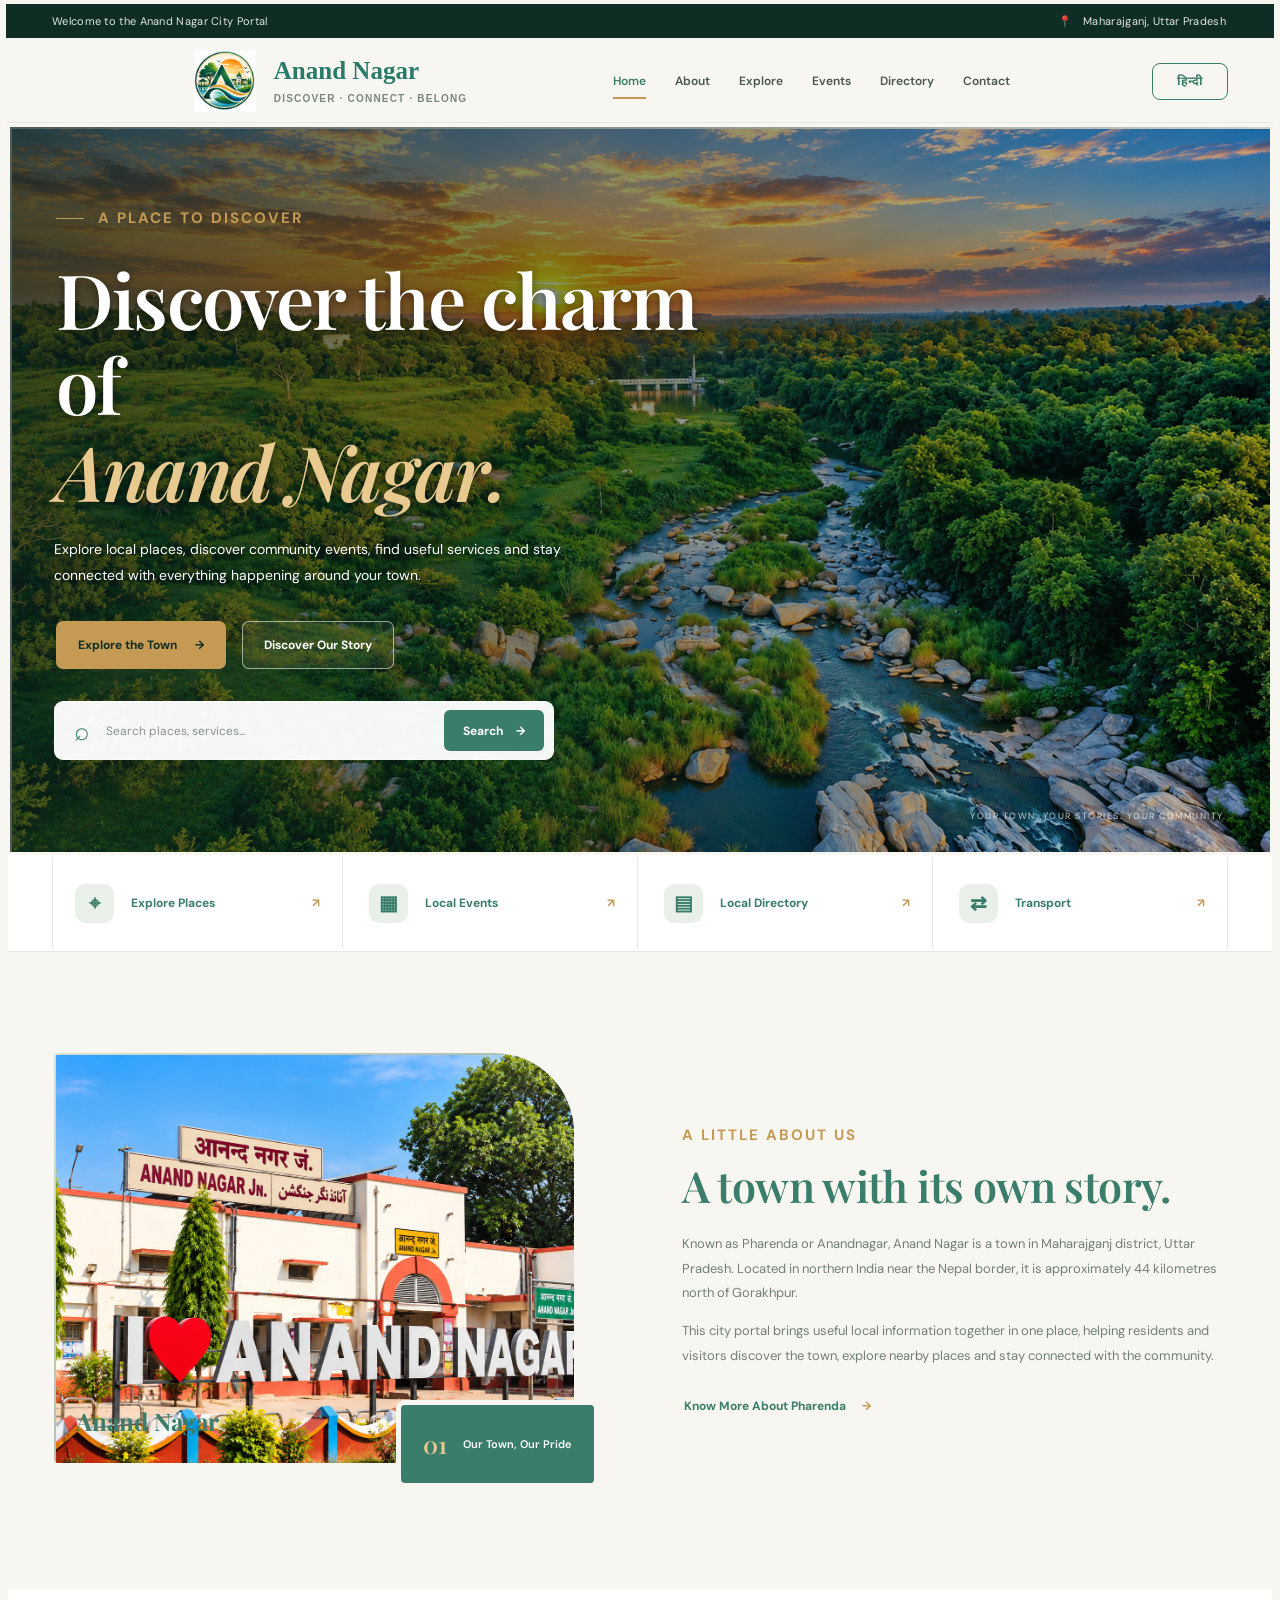
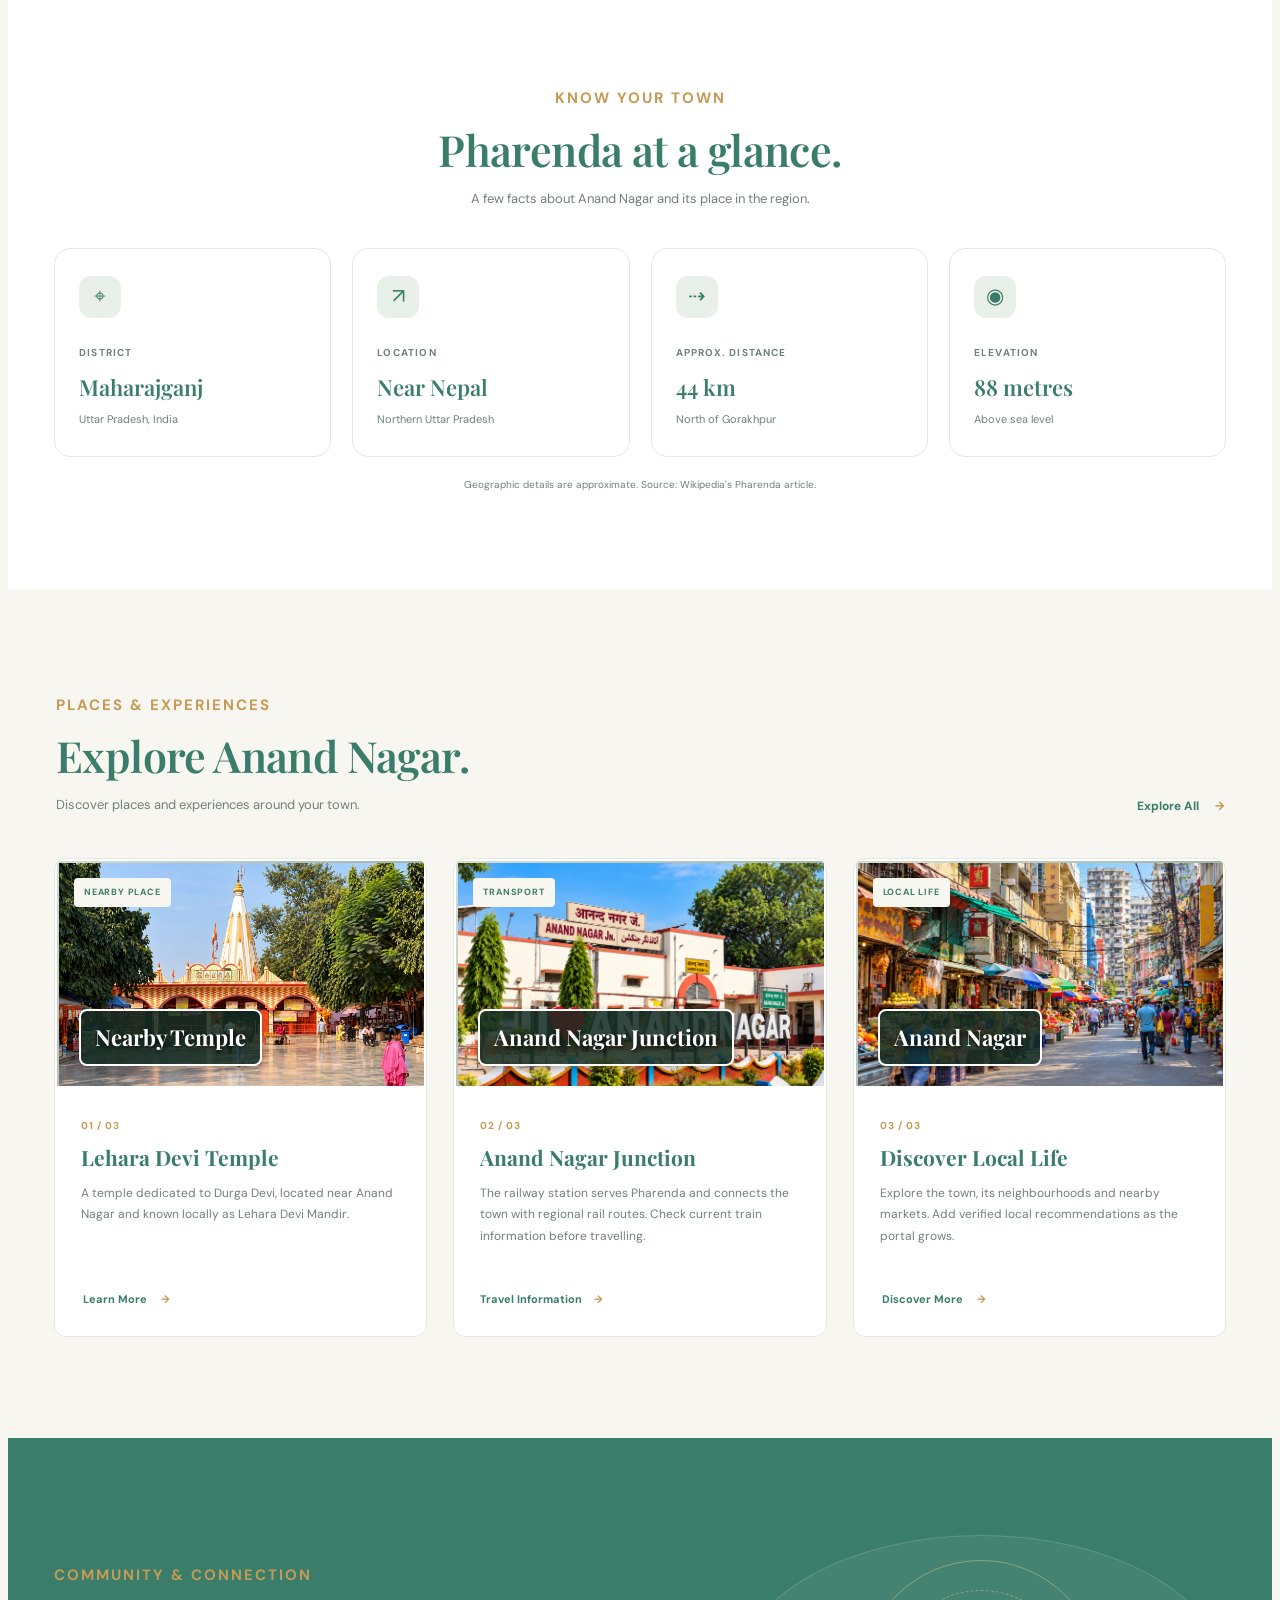
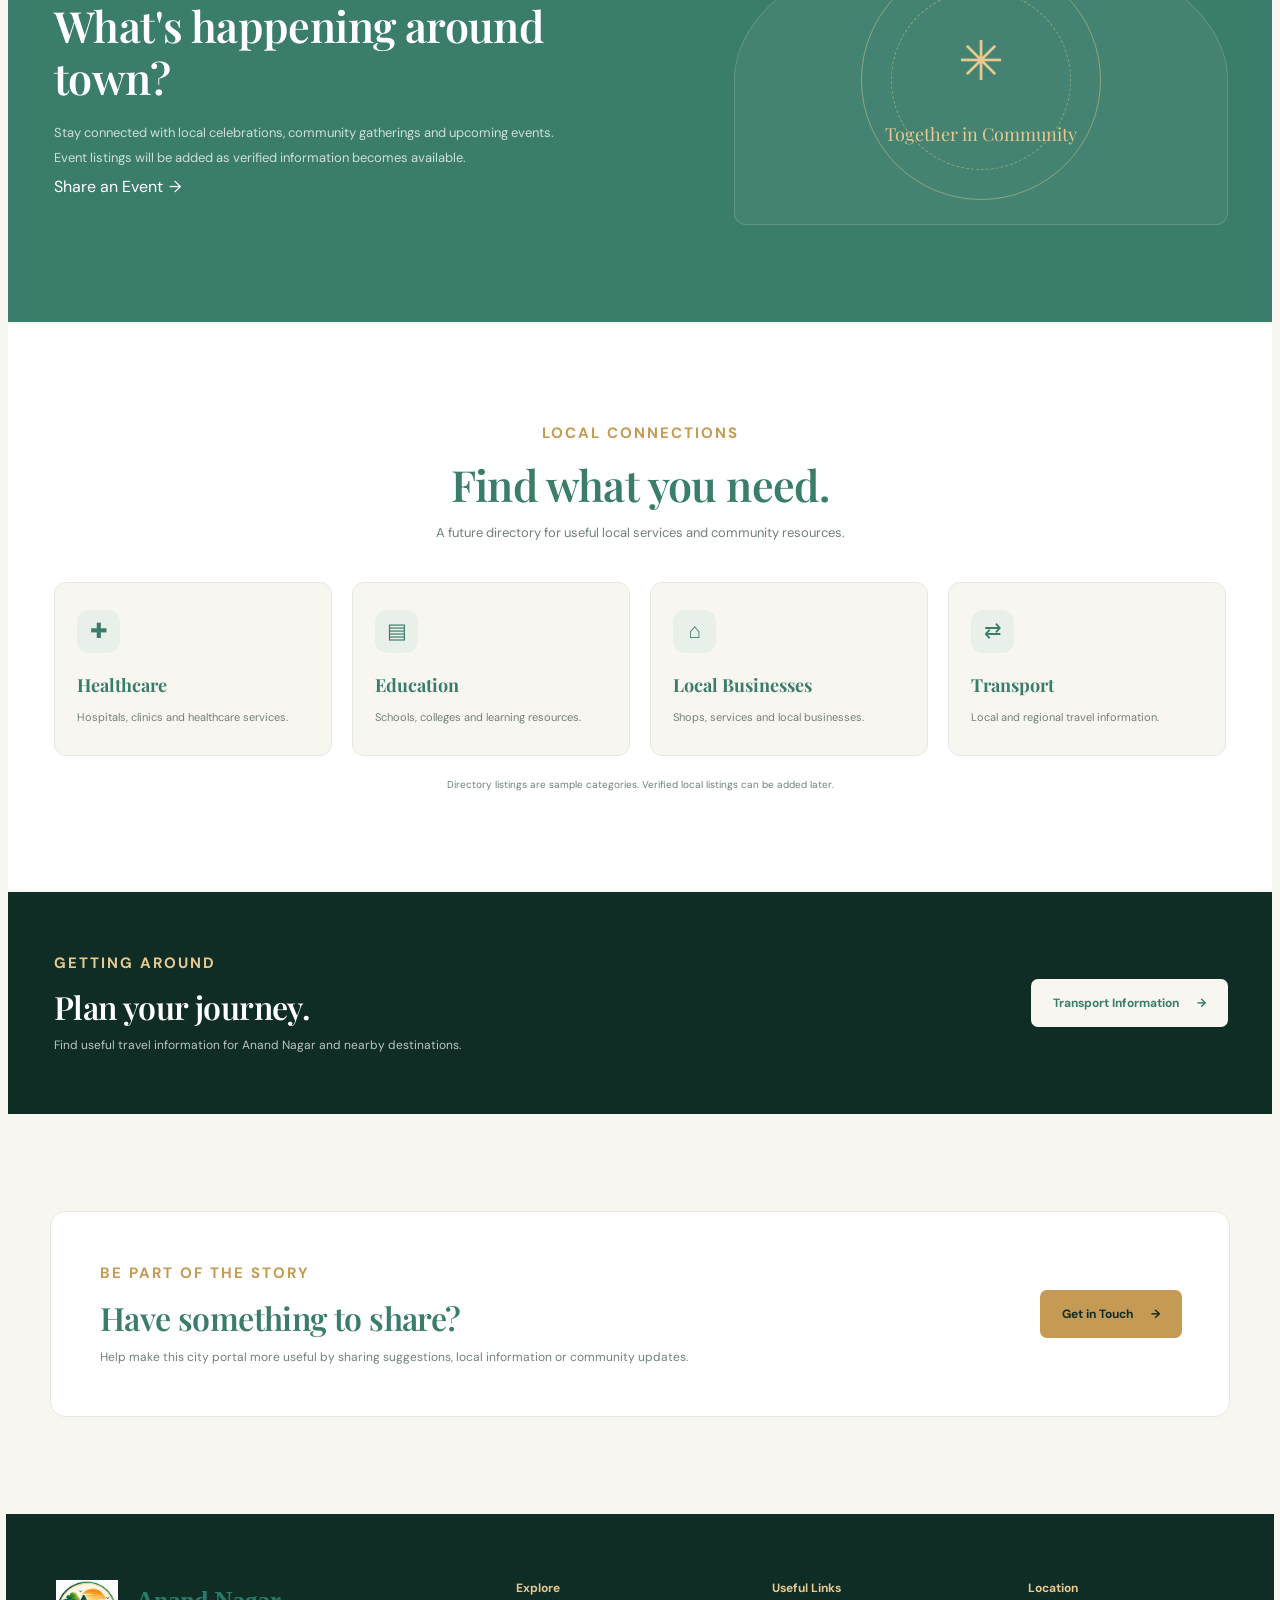
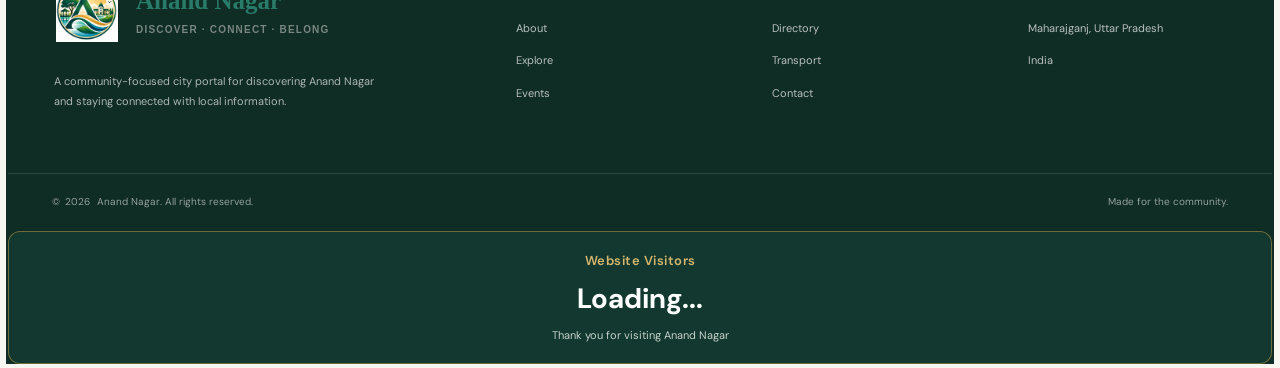
==== commit ef4c75e5: "Style GoatCounter visitor counter" ====
--- a/HTML/index.html
+++ b/HTML/index.html
@@ -691,36 +691,33 @@
             </div>
         </div>
 
-        <div class="visitor-counter">
-    <span>Website Visitors:</span>
-    <span id="visitor-count">Loading...</span>
+       <div class="visitor-counter">
+    <span class="visitor-counter-label">Website Visitors</span>
+    <strong id="visitor-count">Loading...</strong>
+    <span class="visitor-counter-caption">Thank you for visiting Anand Nagar</span>
+</div>
 </div>
     </footer>
 
-    <!-- GoatCounter visitor tracking -->
-<script>
-    // Wait until GoatCounter's visitor-count function is available.
-    (function () {
-        const counterTimer = setInterval(function () {
-            if (
-                window.goatcounter &&
-                typeof window.goatcounter.visit_count === "function"
-            ) {
-                clearInterval(counterTimer);
-
-                window.goatcounter.visit_count({
-                    append: "#visitor-count",
-                    path: "TOTAL"
-                });
-            }
-        }, 100);
-    })();
+ <script>
+    function loadVisitorCount() {
+        if (window.goatcounter && window.goatcounter.visit_count) {
+            window.goatcounter.visit_count({
+                append: "#visitor-count",
+                path: "TOTAL"
+            });
+        } else {
+            setTimeout(loadVisitorCount, 200);
+        }
+    }
+
+    loadVisitorCount();
 </script>
 
 <script
-  data-goatcounter="https://anandnagarcity.goatcounter.com/count"
-  async
-  src="https://gc.zgo.at/count.js">
+    data-goatcounter="https://anandnagarcity.goatcounter.com/count"
+    async
+    src="https://gc.zgo.at/count.js">
 </script>
 
 </body>
--- a/CSS/style.css
+++ b/CSS/style.css
@@ -1721,15 +1721,34 @@
 
 .visitor-counter {
     display: flex;
-    justify-content: center;
+    flex-direction: column;
     align-items: center;
     gap: 6px;
-    margin: 15px auto;
-    color: var(--muted, #667085);
-    font-size: 14px;
-}
-
-.visitor-counter #visitor-count {
-    color: var(--green, #287a64);
+    padding: 16px 24px;
+    min-width: 220px;
+    background: #12382f;
+    border: 1px solid rgba(202, 160, 74, 0.5);
+    border-radius: 12px;
+    color: #f5f3e9;
+    text-align: center;
+    font-family: inherit;
+}
+
+.visitor-counter-label {
+    color: #d5b66d;
+    font-size: 13px;
+    font-weight: 600;
+    letter-spacing: 0.5px;
+}
+
+#visitor-count {
+    color: #ffffff;
+    font-size: 28px;
     font-weight: 700;
+    line-height: 1.2;
+}
+
+.visitor-counter-caption {
+    color: #c4d2cc;
+    font-size: 11px;
 }
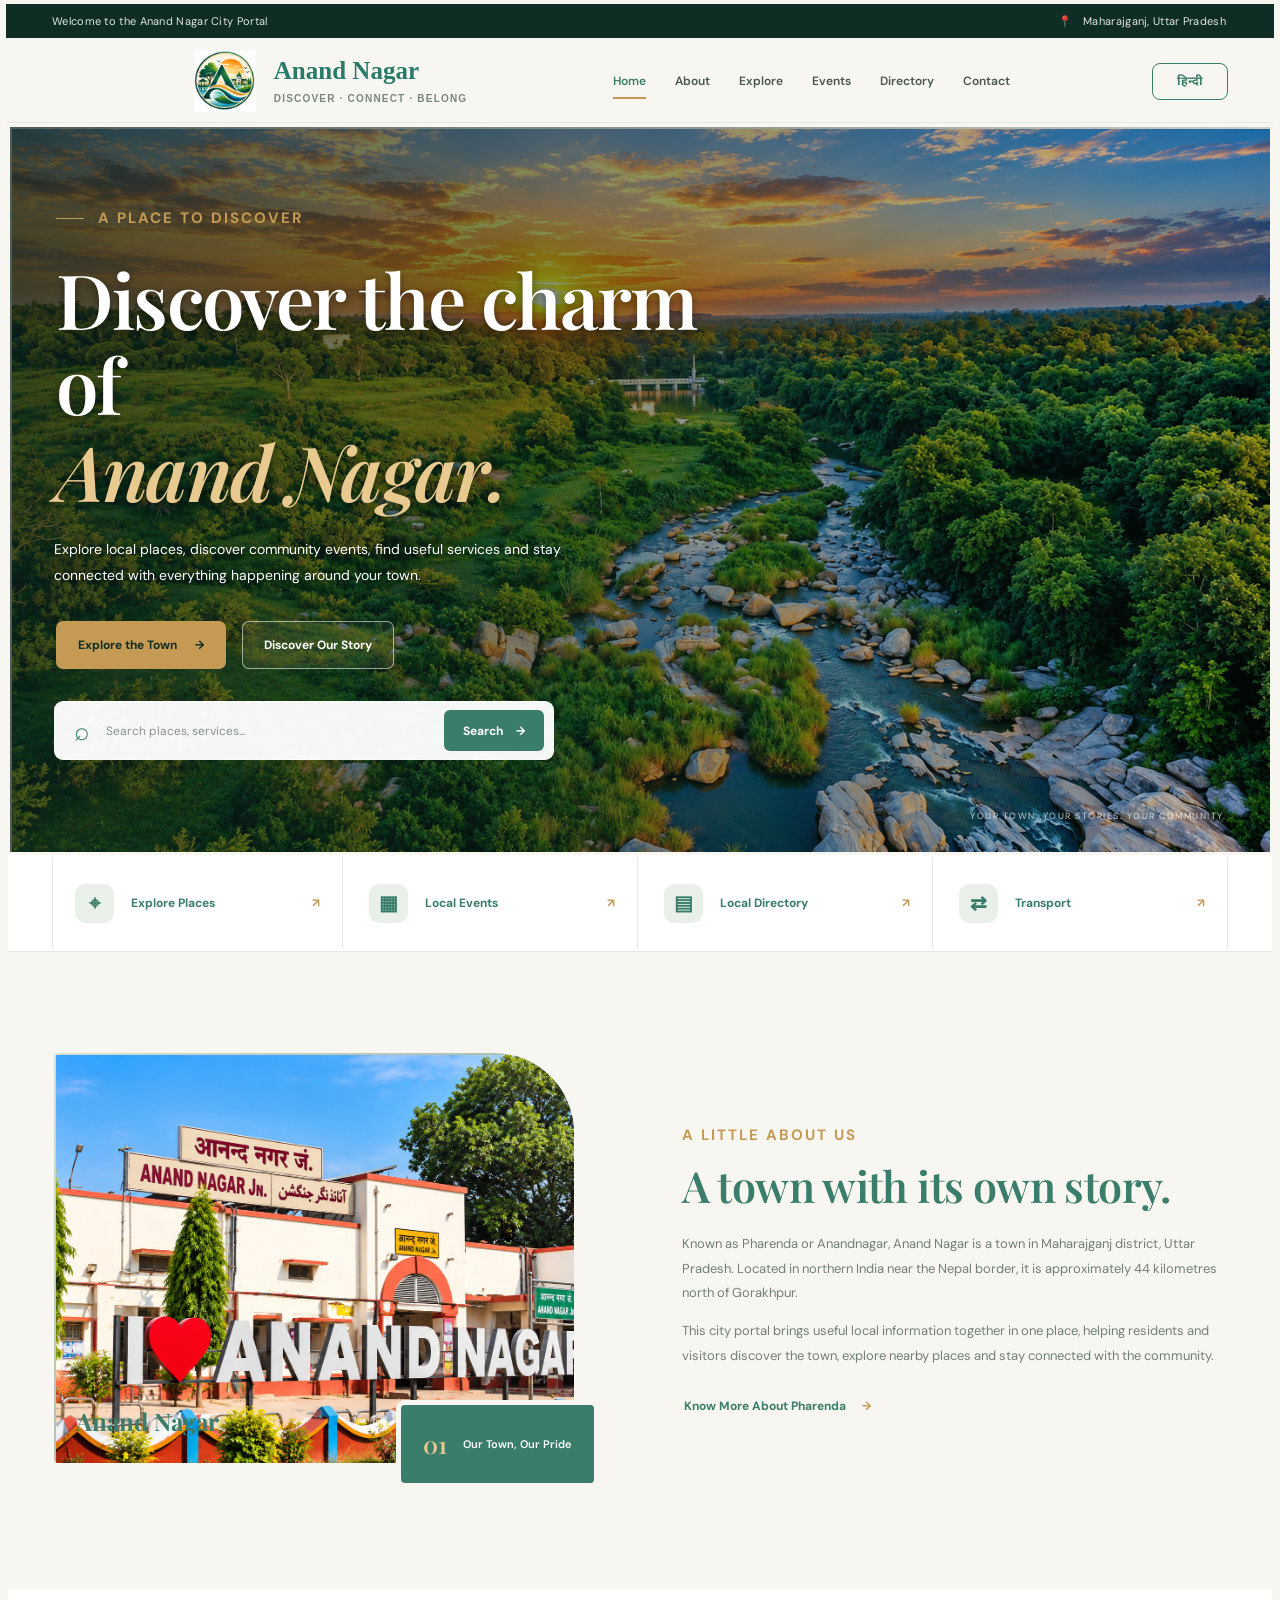
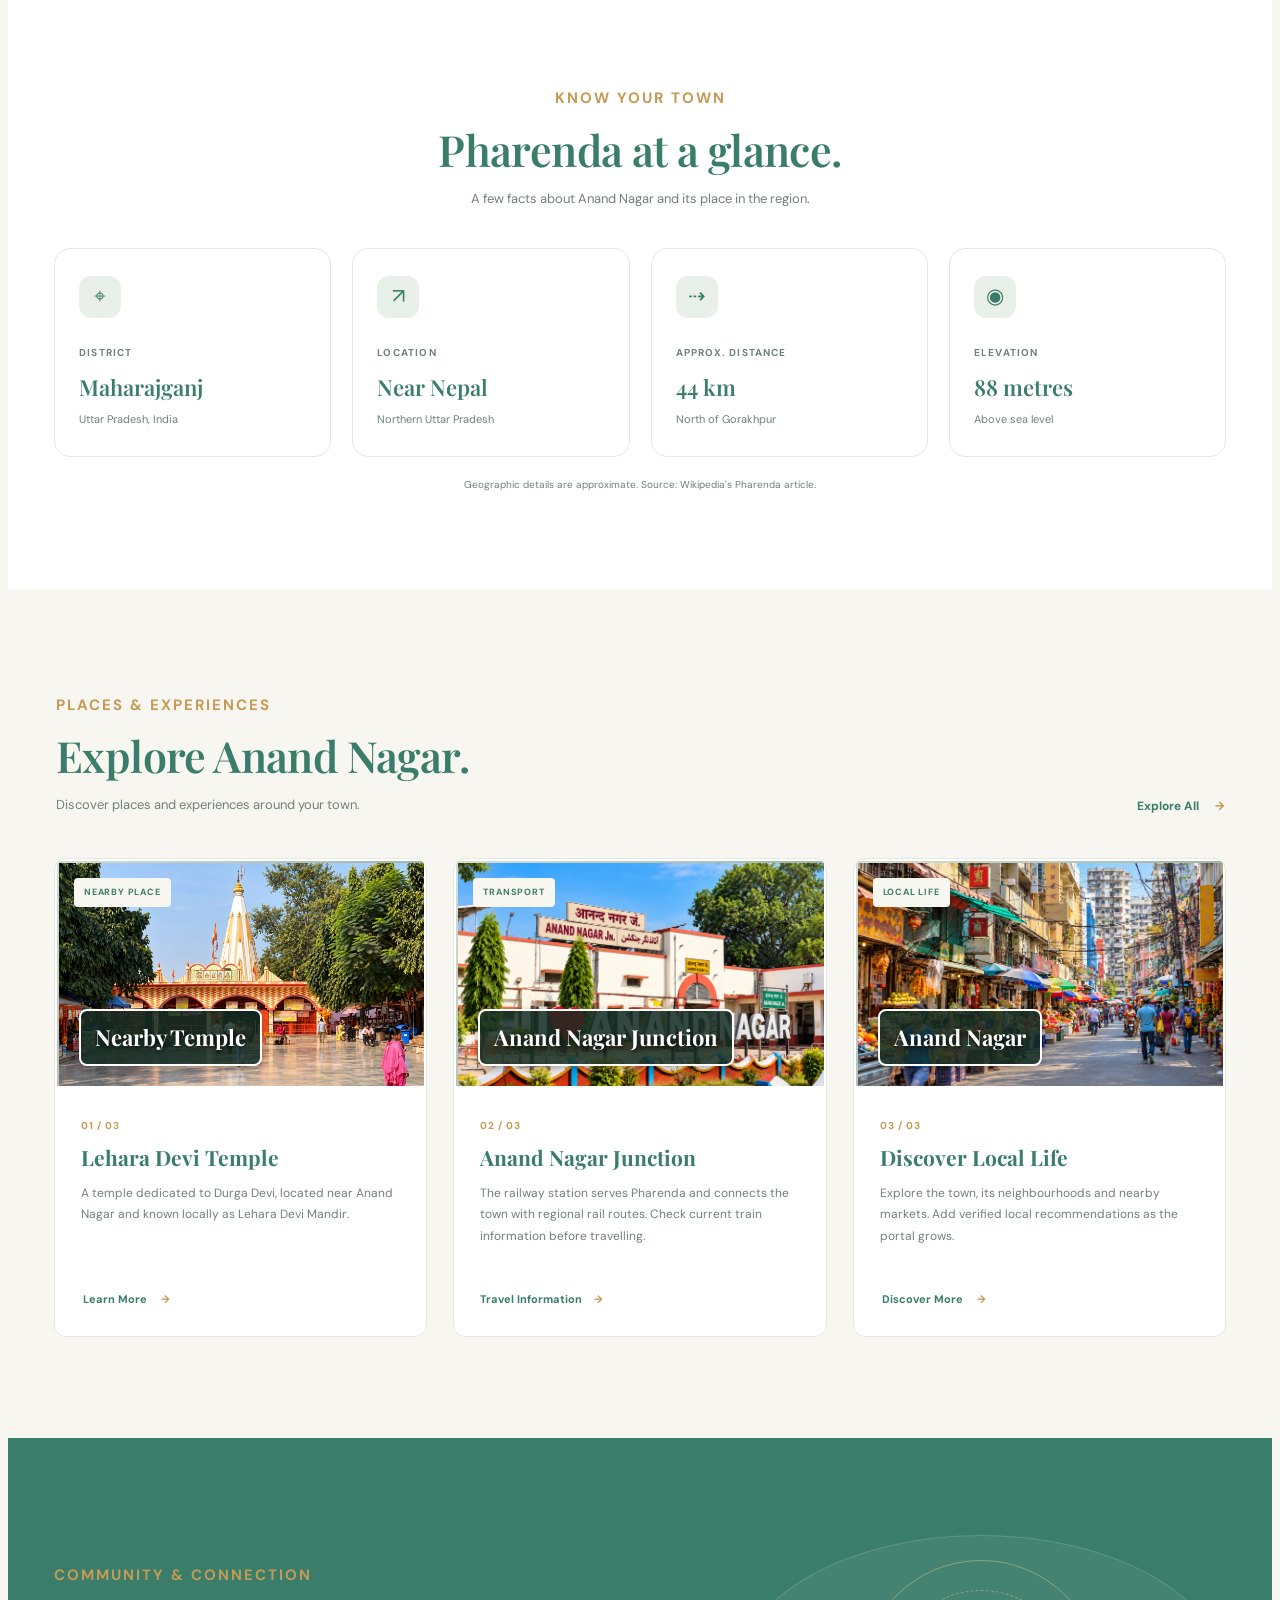
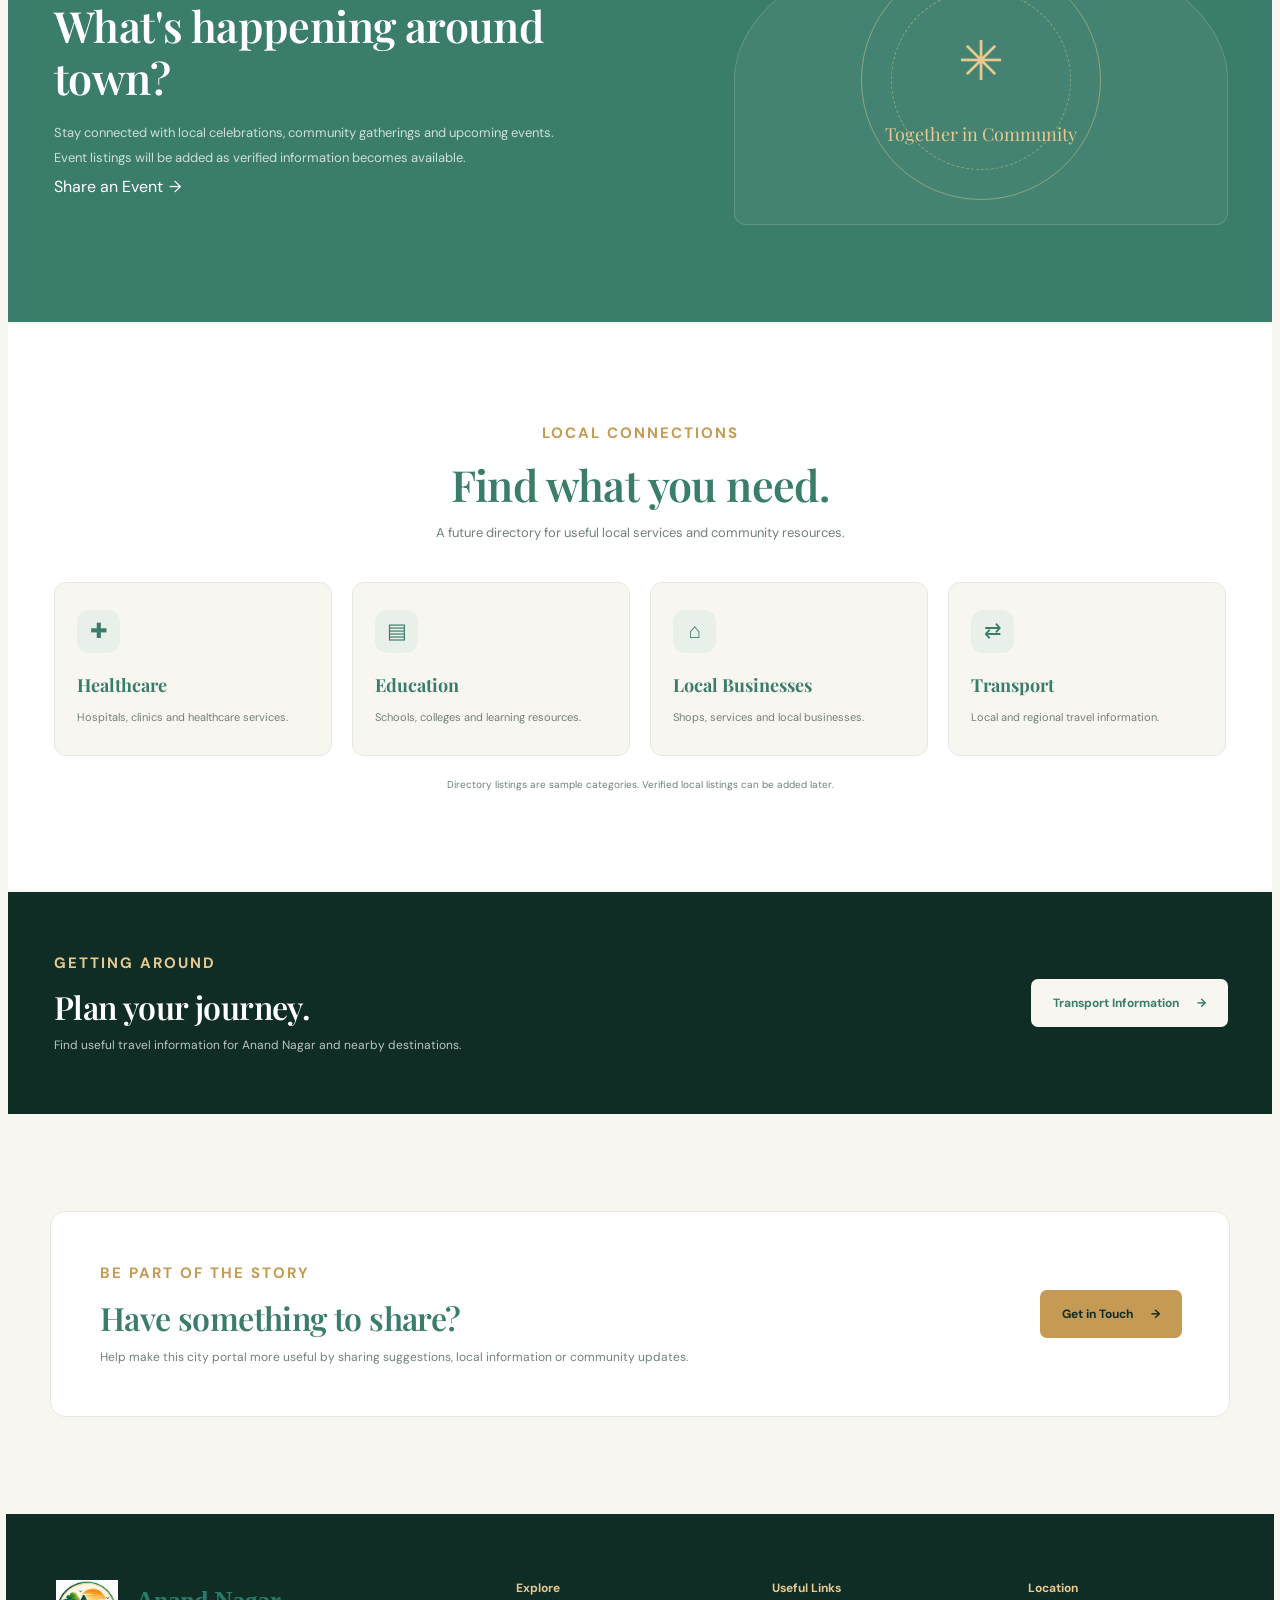
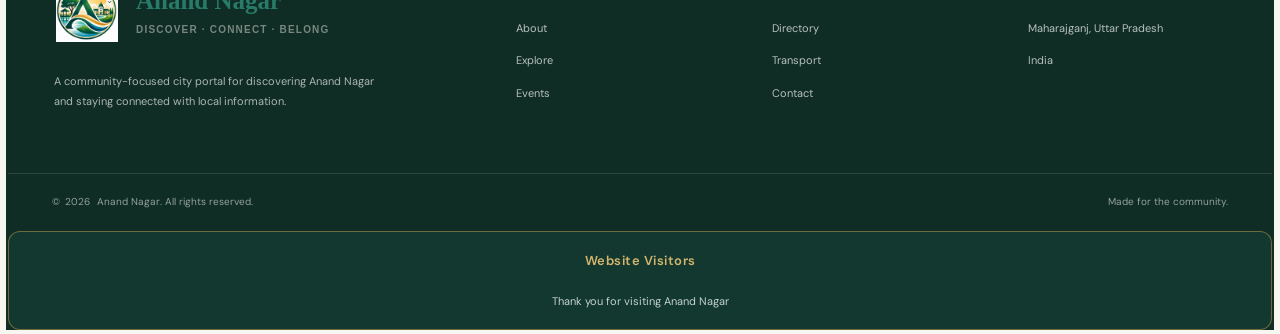
==== commit 09468f4a: "Replace default visitor counter with custom design" ====
--- a/HTML/index.html
+++ b/HTML/index.html
@@ -693,7 +693,7 @@
 
        <div class="visitor-counter">
     <span class="visitor-counter-label">Website Visitors</span>
-    <strong id="visitor-count">Loading...</strong>
+    <strong id="visitor-count"></strong>
     <span class="visitor-counter-caption">Thank you for visiting Anand Nagar</span>
 </div>
 </div>
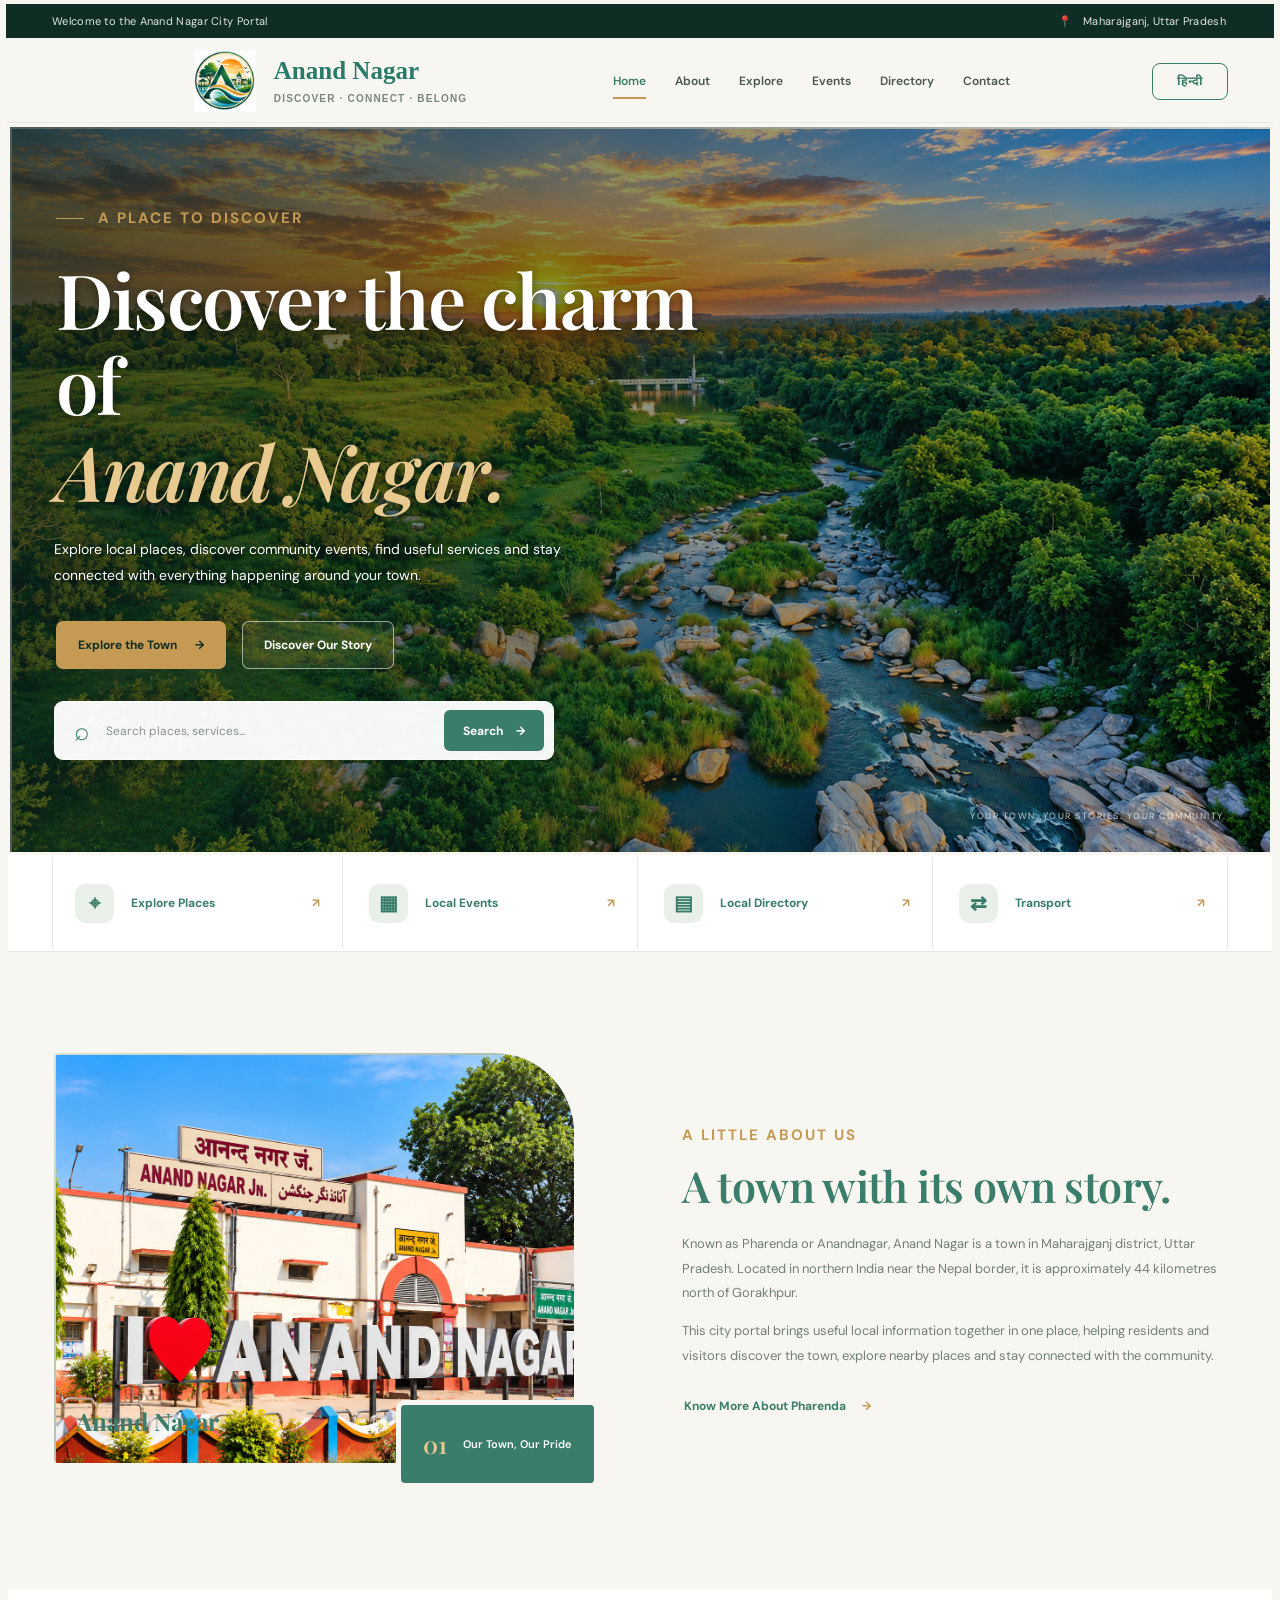
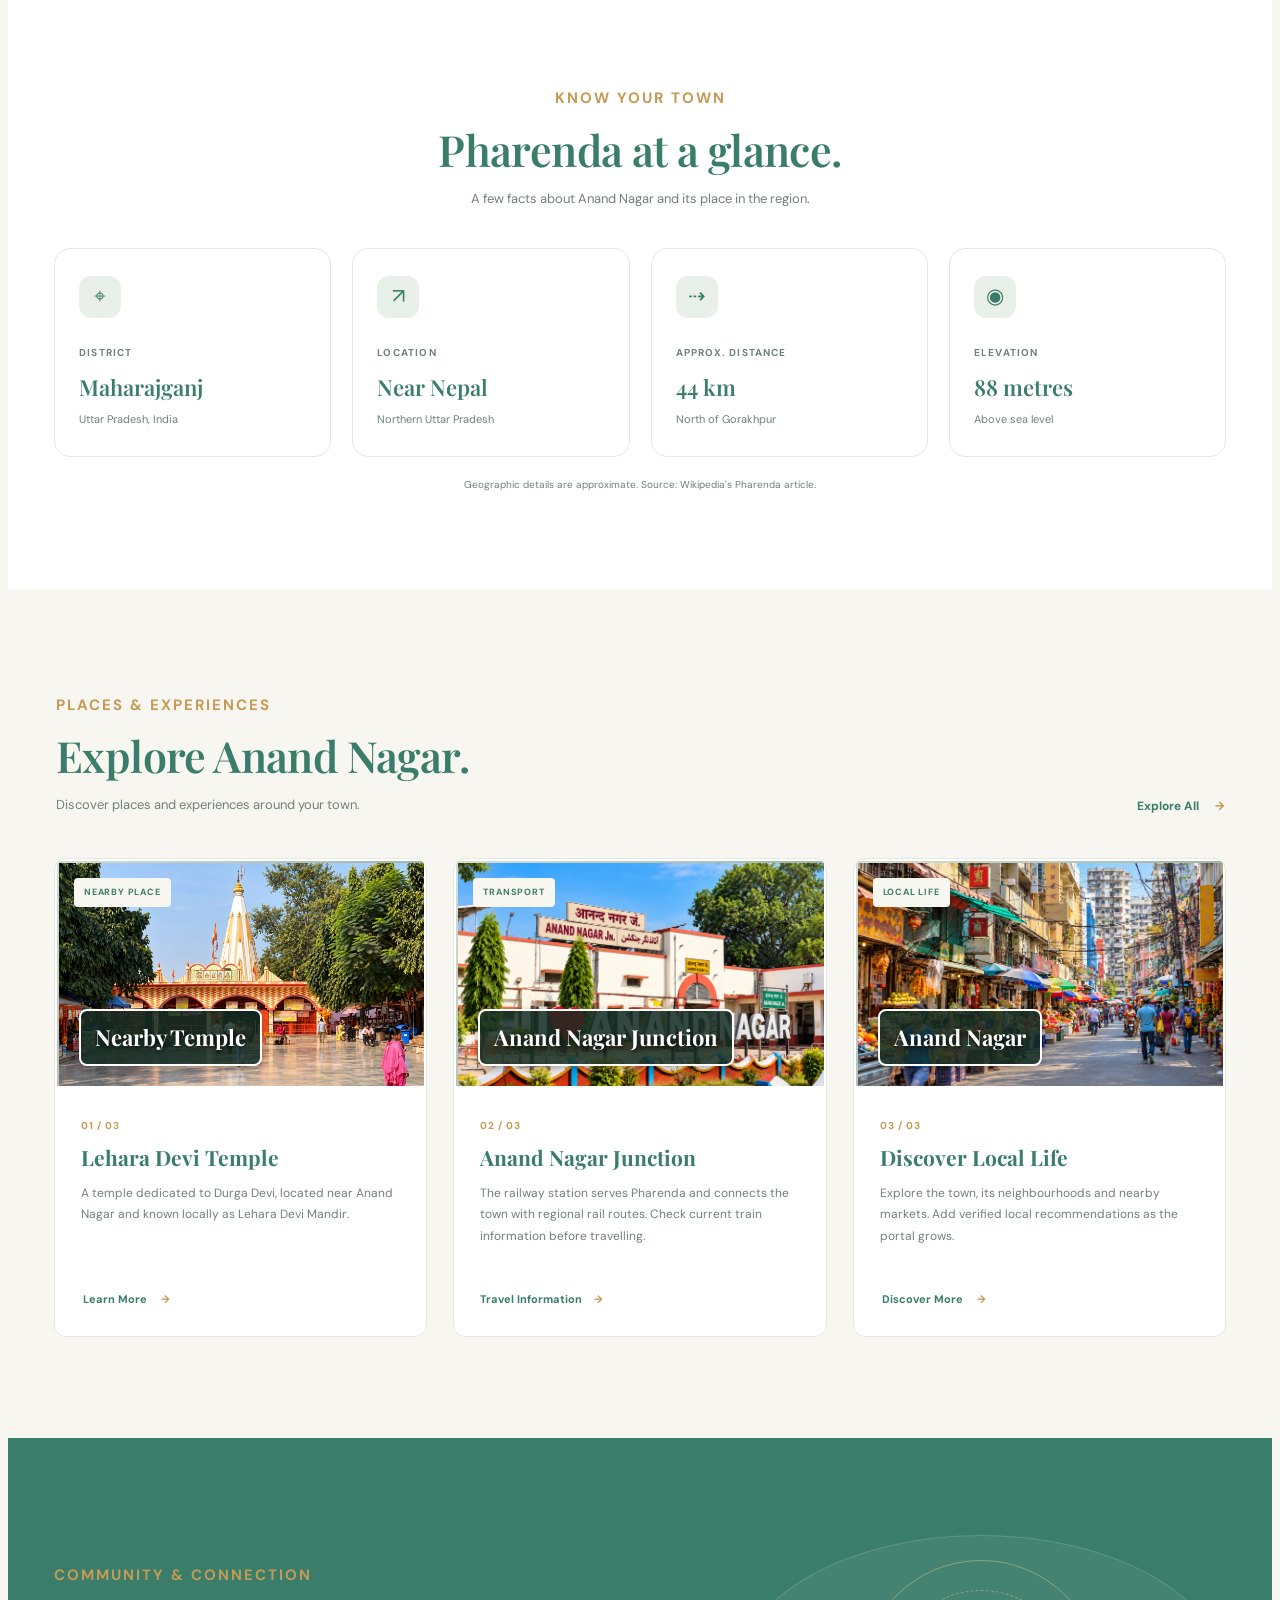
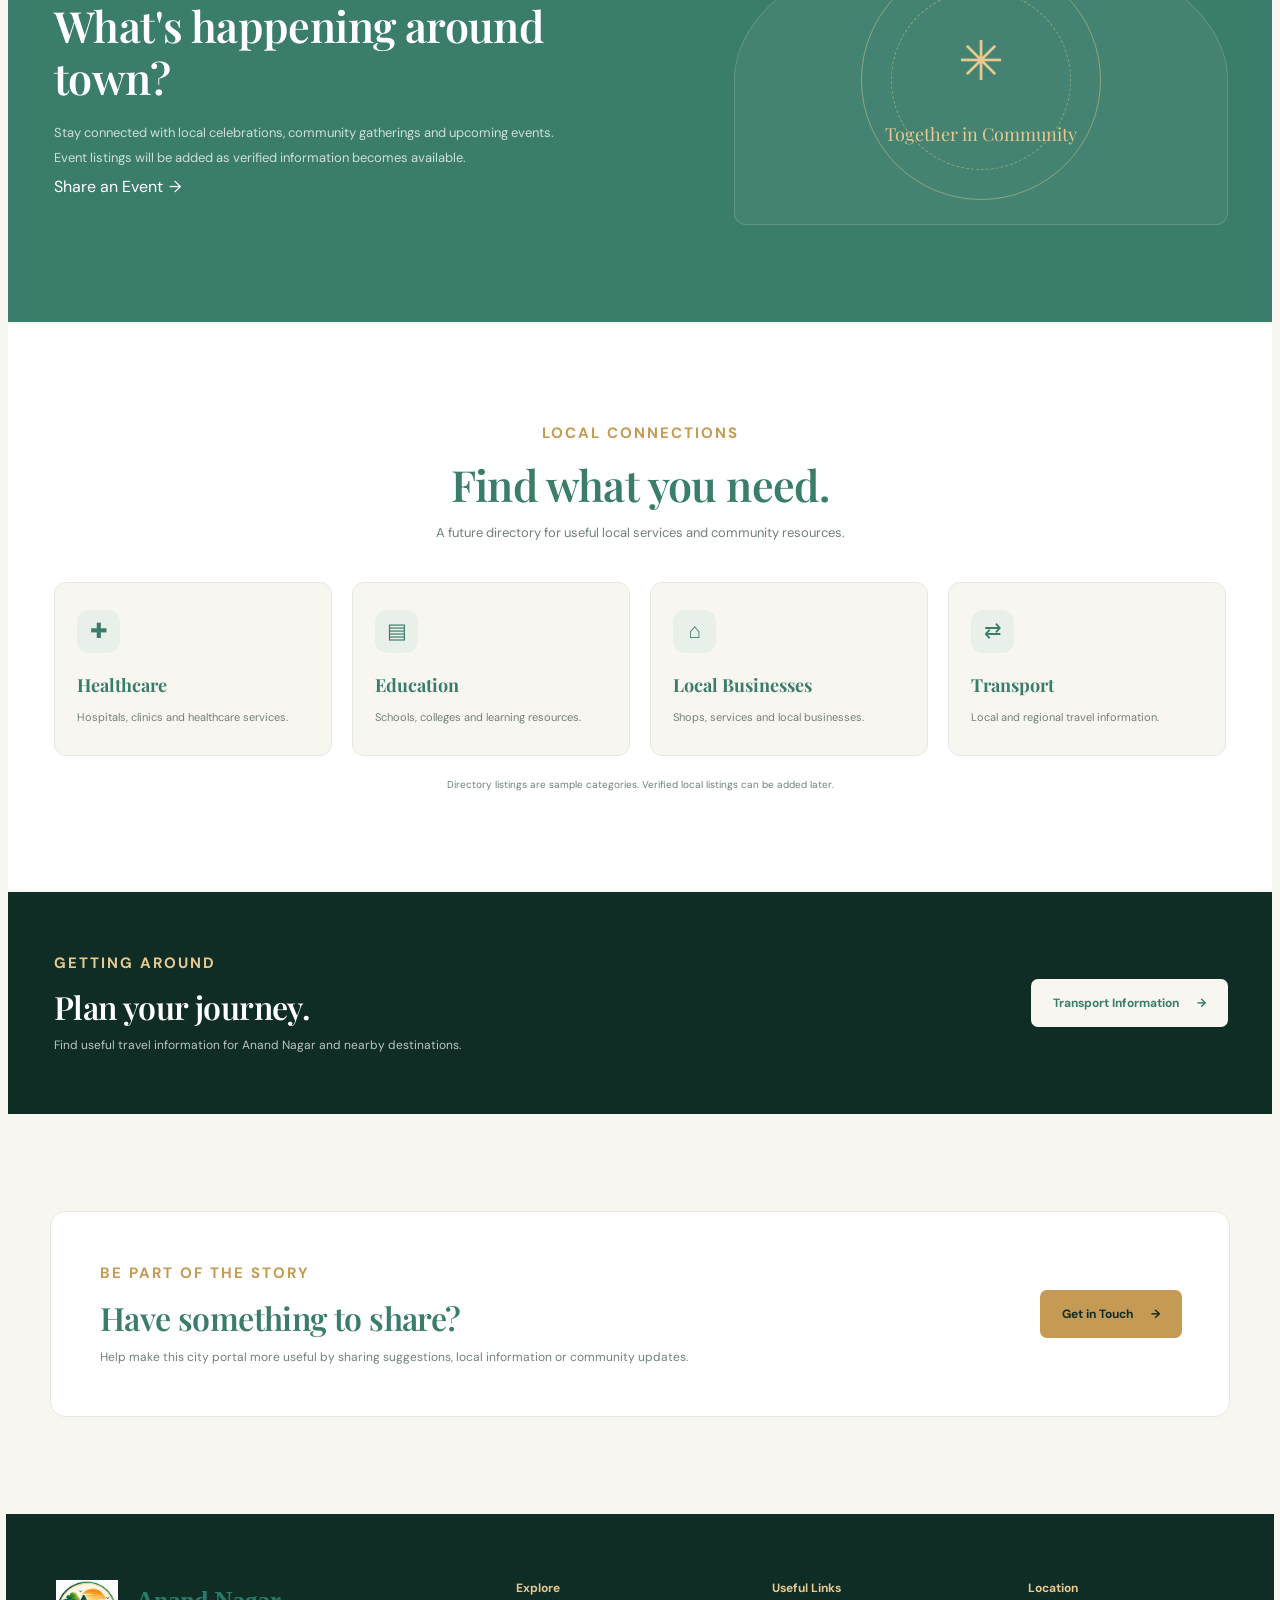
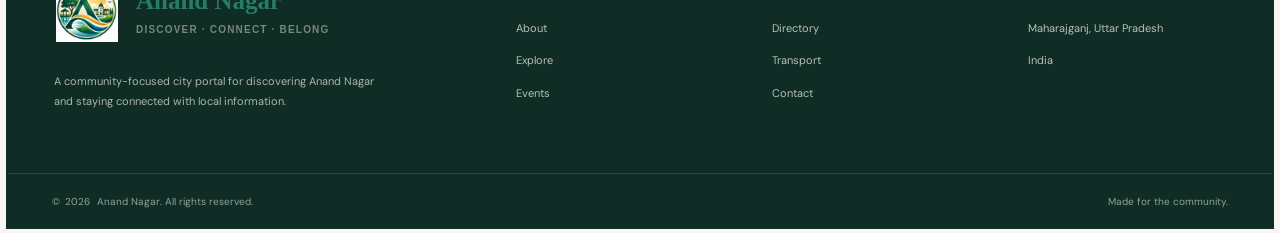
==== commit 10cd16ca: "Integrate Google Analytics 4 tracking" ====
--- a/HTML/index.html
+++ b/HTML/index.html
@@ -5,6 +5,20 @@
     <meta name="viewport" content="width=device-width, initial-scale=1.0">
 
     <title>Anand Nagar | Discover Your Town</title>
+<!-- Google Analytics 4 (GA4) -->
+<script async src="https://www.googletagmanager.com/gtag/js?id=G-EY34LD5G2C"></script>
+
+<script>
+    window.dataLayer = window.dataLayer || [];
+
+    function gtag() {
+        dataLayer.push(arguments);
+    }
+
+    gtag('js', new Date());
+    gtag('config', 'G-EY34LD5G2C');
+</script>
+
 <link rel="icon" type="image/png" href="../Images/Sustainable Cityscape A Emblem.png">
 
     <meta name="description"
@@ -691,34 +705,10 @@
             </div>
         </div>
 
-       <div class="visitor-counter">
-    <span class="visitor-counter-label">Website Visitors</span>
-    <strong id="visitor-count"></strong>
-    <span class="visitor-counter-caption">Thank you for visiting Anand Nagar</span>
-</div>
+      
 </div>
     </footer>
 
- <script>
-    function loadVisitorCount() {
-        if (window.goatcounter && window.goatcounter.visit_count) {
-            window.goatcounter.visit_count({
-                append: "#visitor-count",
-                path: "TOTAL"
-            });
-        } else {
-            setTimeout(loadVisitorCount, 200);
-        }
-    }
-
-    loadVisitorCount();
-</script>
-
-<script
-    data-goatcounter="https://anandnagarcity.goatcounter.com/count"
-    async
-    src="https://gc.zgo.at/count.js">
-</script>
 
 </body>
 </html>
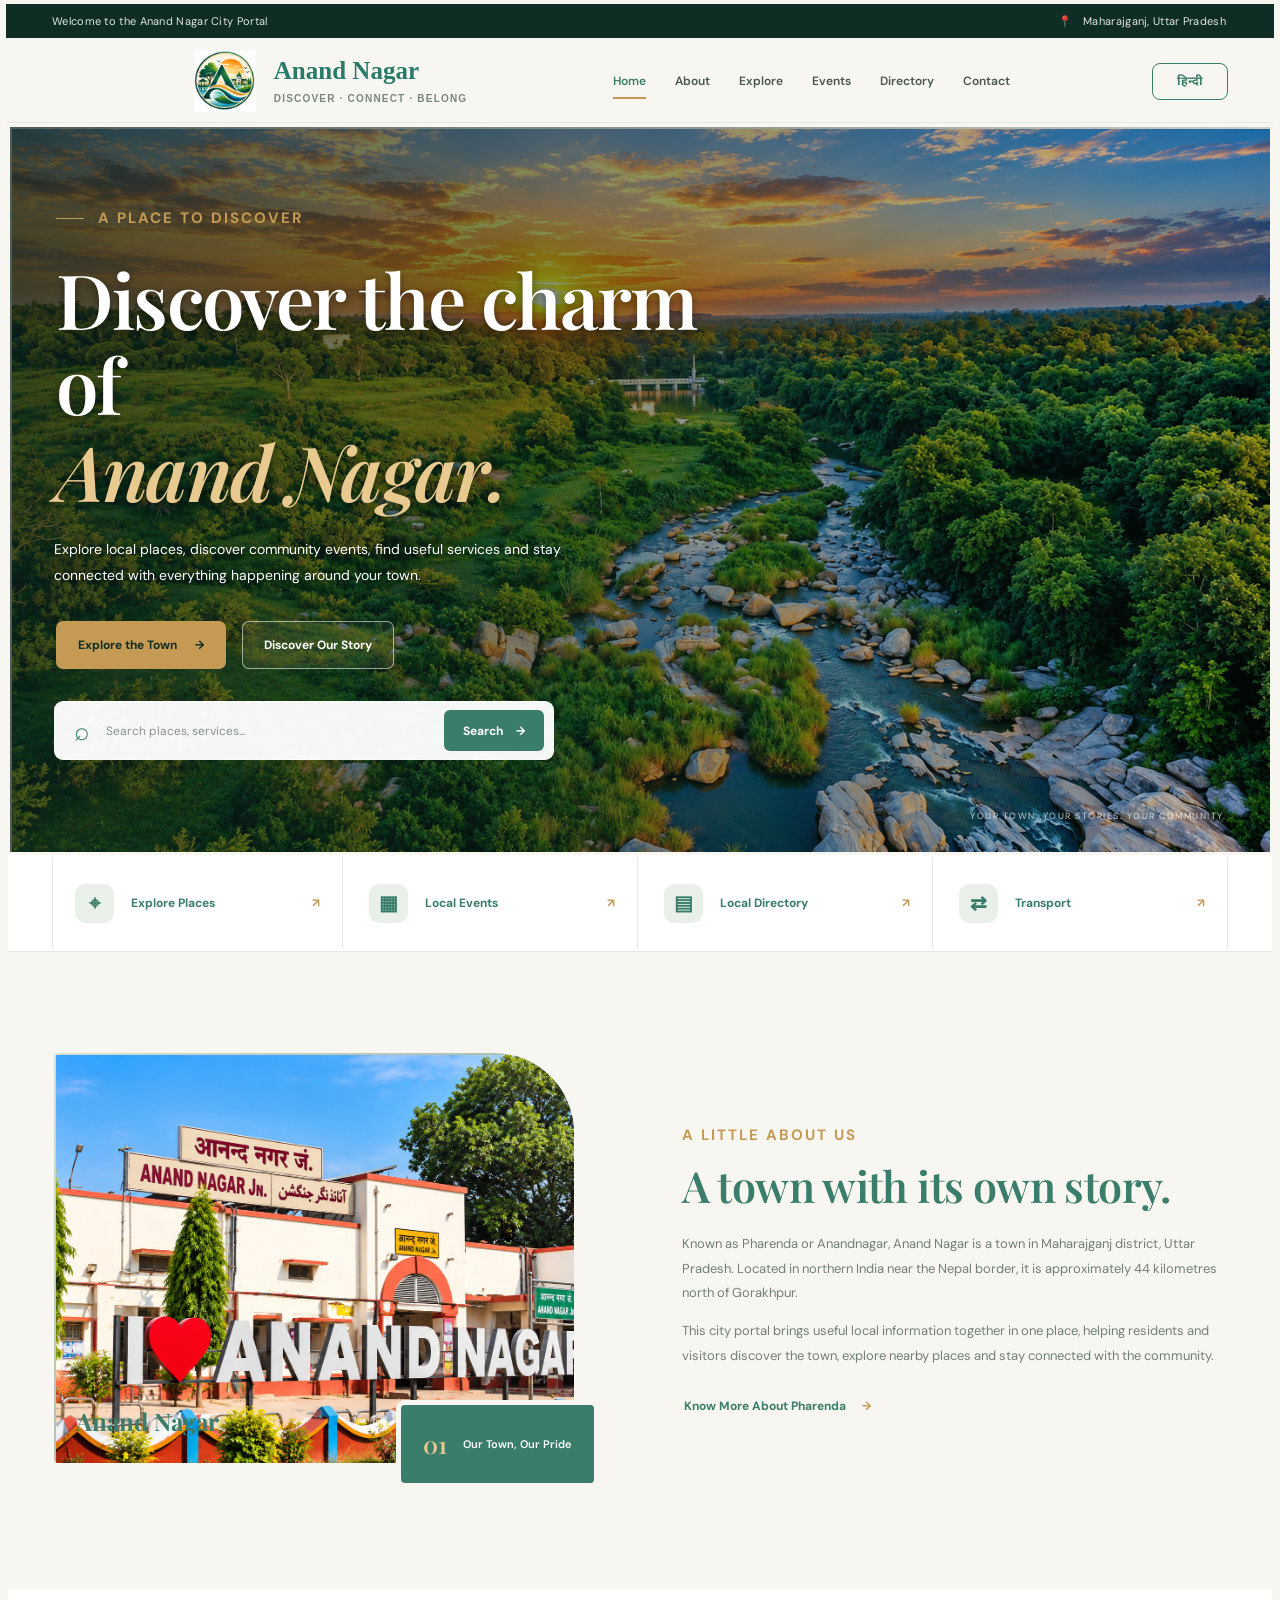
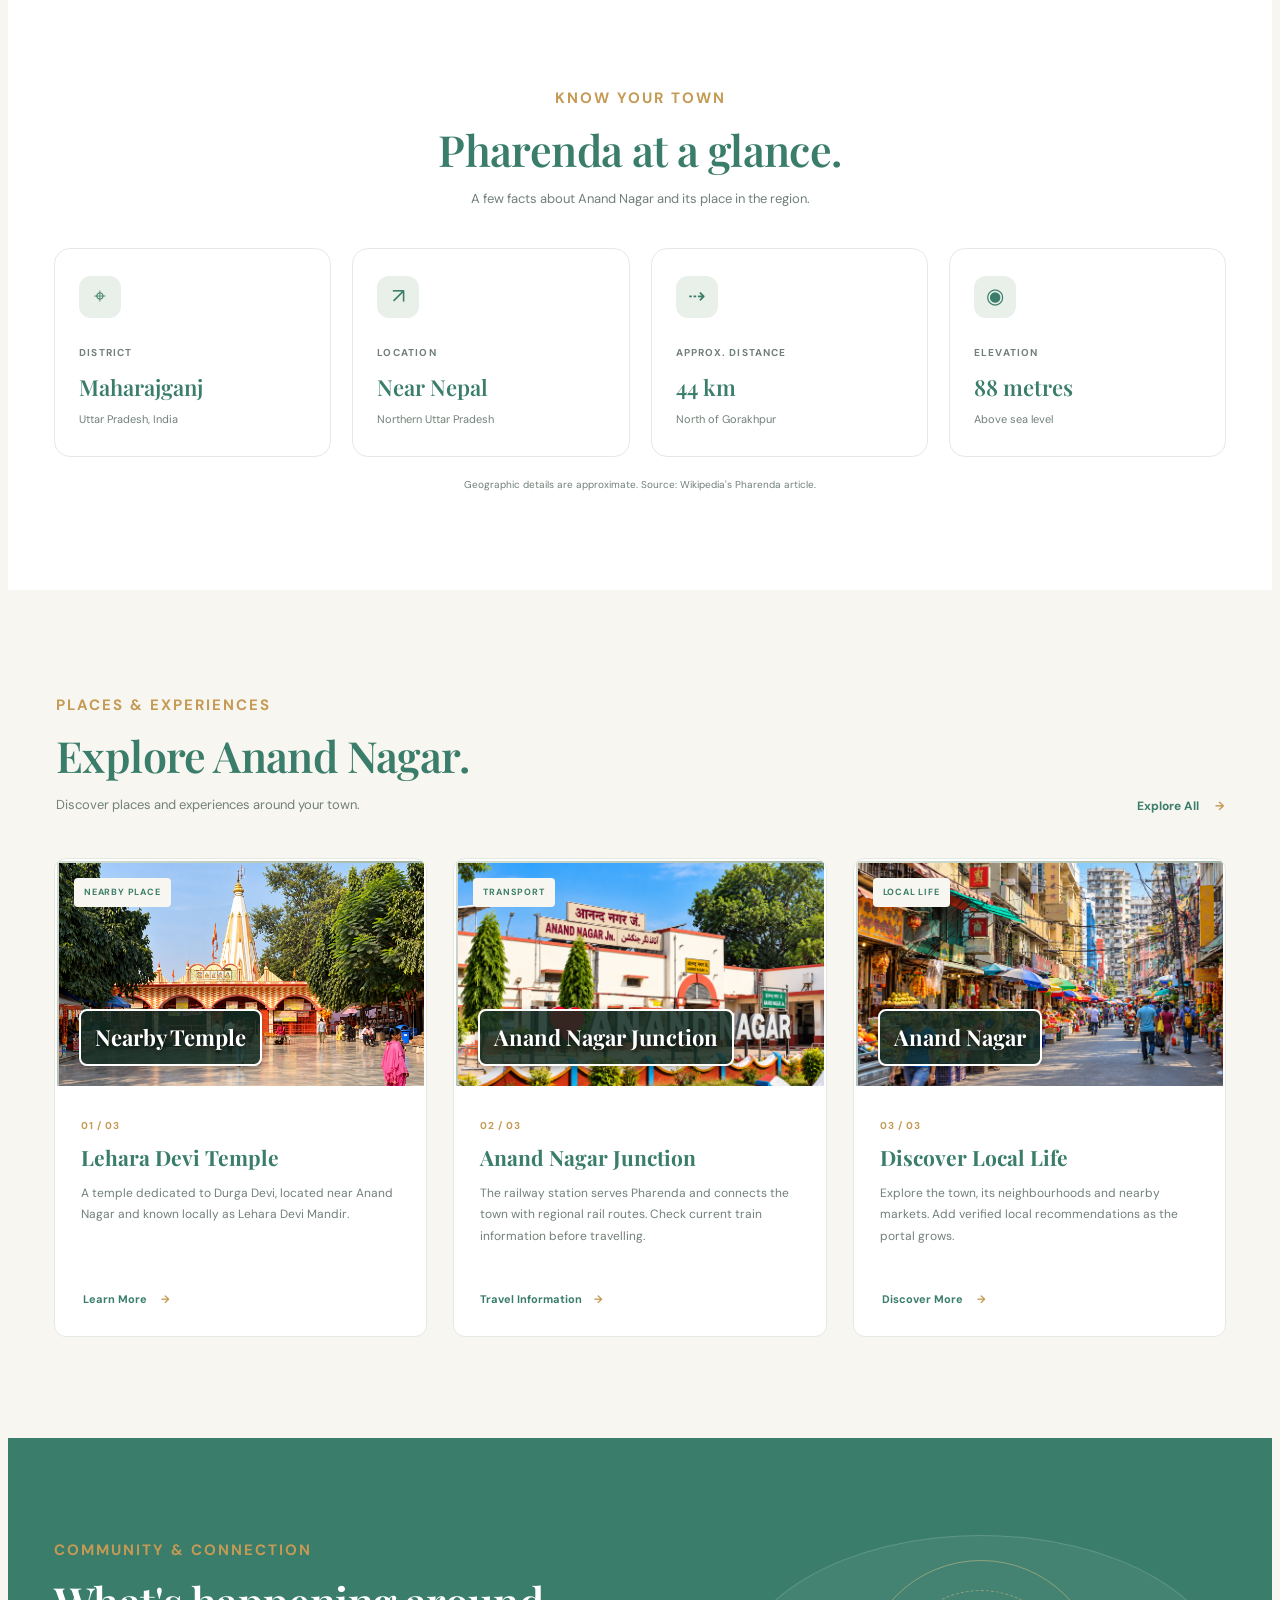
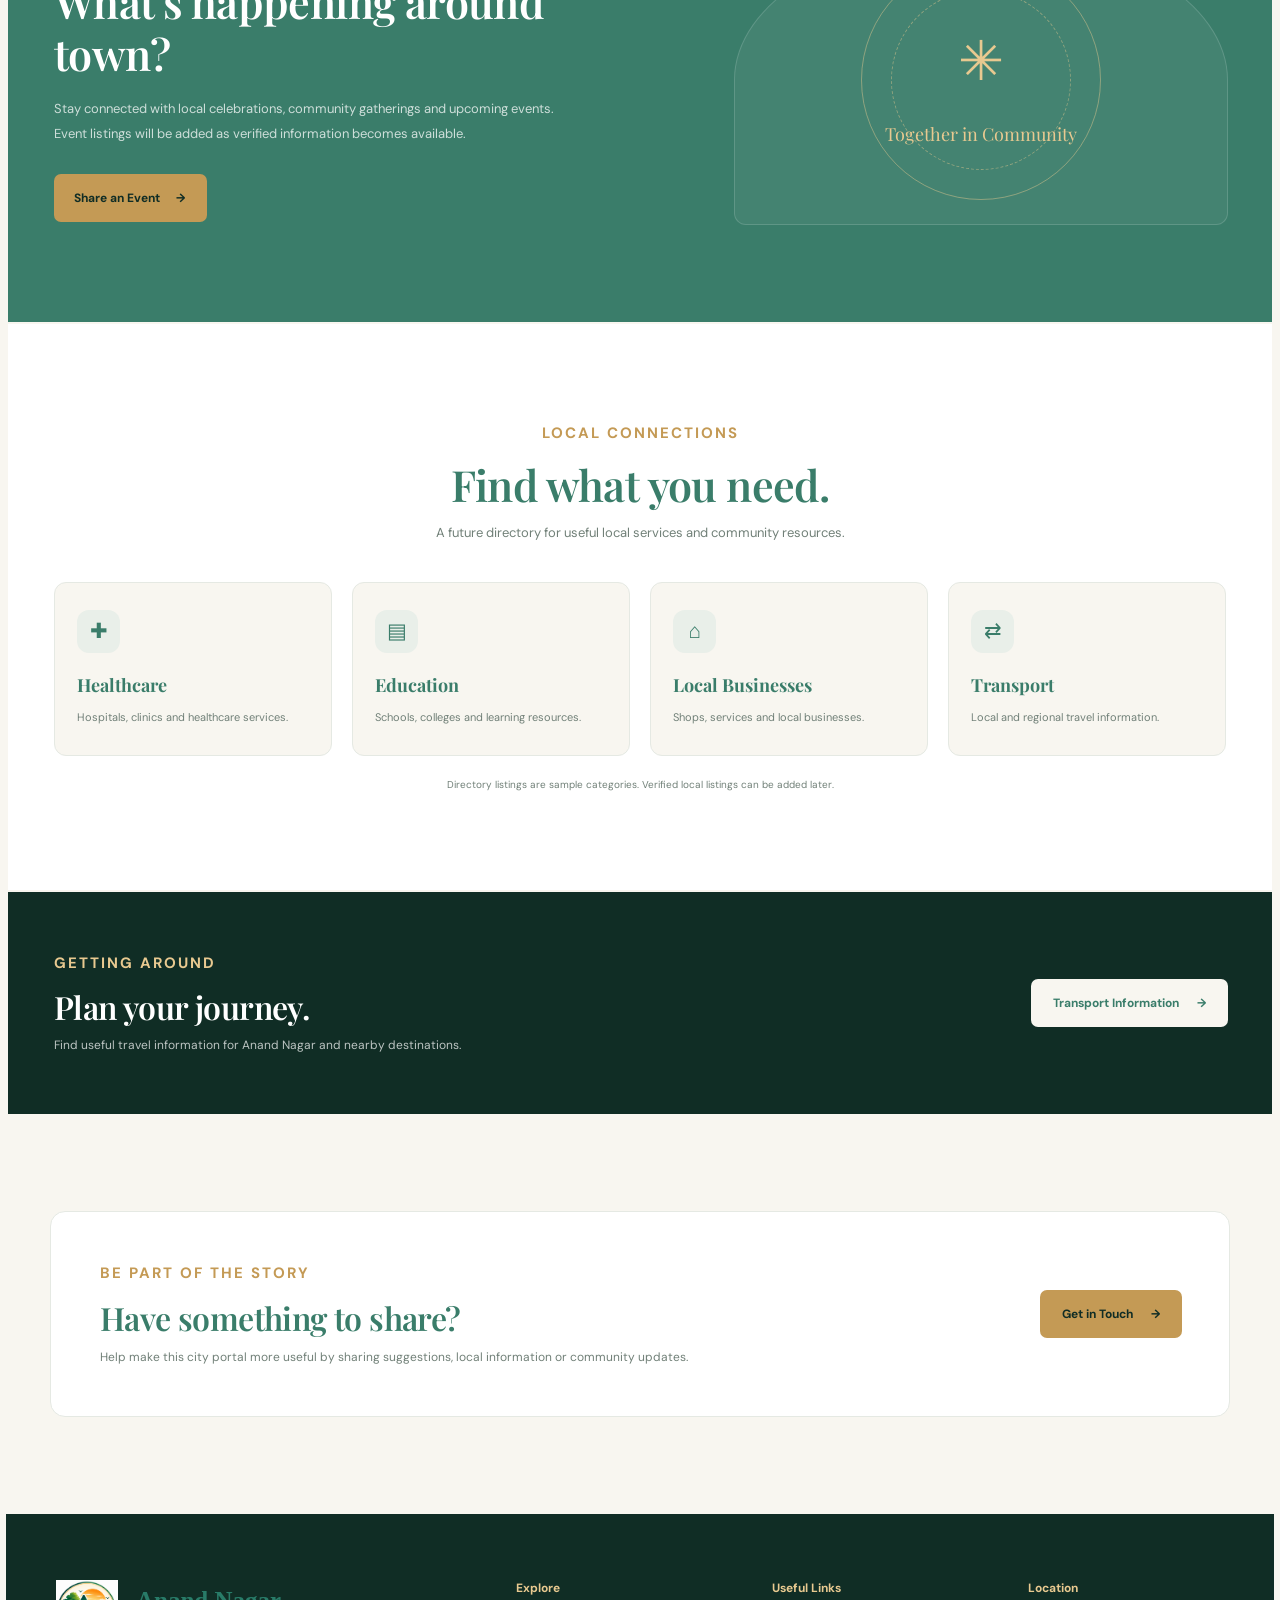
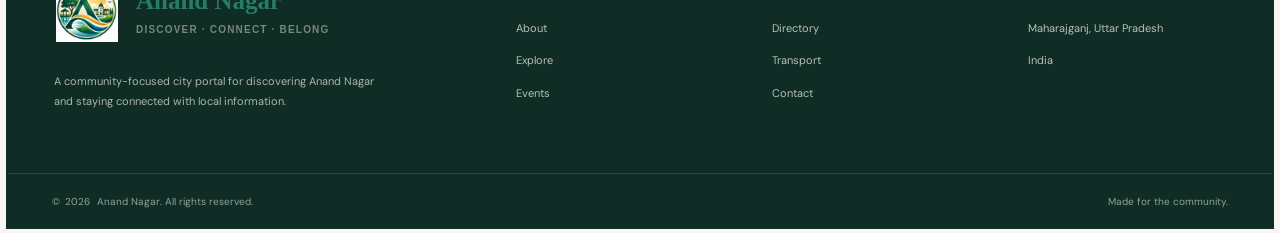
==== commit 4fb9752e: "Update transport information button link" ====
--- a/HTML/index.html
+++ b/HTML/index.html
@@ -519,7 +519,7 @@
                         added as verified information becomes available.
                     </p>
 
-                    <a href="events.html" class="btn btn-primary">
+     <a href="events.html" class="button button-primary">
     Share an Event <span aria-hidden="true">→</span>
 </a>
                 </div>
@@ -609,10 +609,10 @@
                     </p>
                 </div>
 
-                <a href="#contact" class="button button-light">
-                    <span data-i18n="transportButton">Transport Information</span>
-                    <span aria-hidden="true">→</span>
-                </a>
+                <a href="transport.html" class="button button-light">
+    <span data-i18n="transportButton">Transport Information</span>
+    <span aria-hidden="true">→</span>
+</a>
             </div>
         </section>
 
--- a/CSS/style.css
+++ b/CSS/style.css
@@ -1751,4 +1751,24 @@
 .visitor-counter-caption {
     color: #c4d2cc;
     font-size: 11px;
+}
+
+.btn-primary {
+    display: inline-flex;
+    align-items: center;
+    gap: 8px;
+    padding: 12px 24px;
+    border: 2px solid #6c4cff;
+    border-radius: 8px;
+    background: #6c4cff;
+    color: #fff;
+    text-decoration: none;
+    font-weight: 600;
+    transition: all 0.3s ease;
+}
+
+.btn-primary:hover {
+    background: transparent;
+    color: #6c4cff;
+    border-color: #6c4cff;
 }
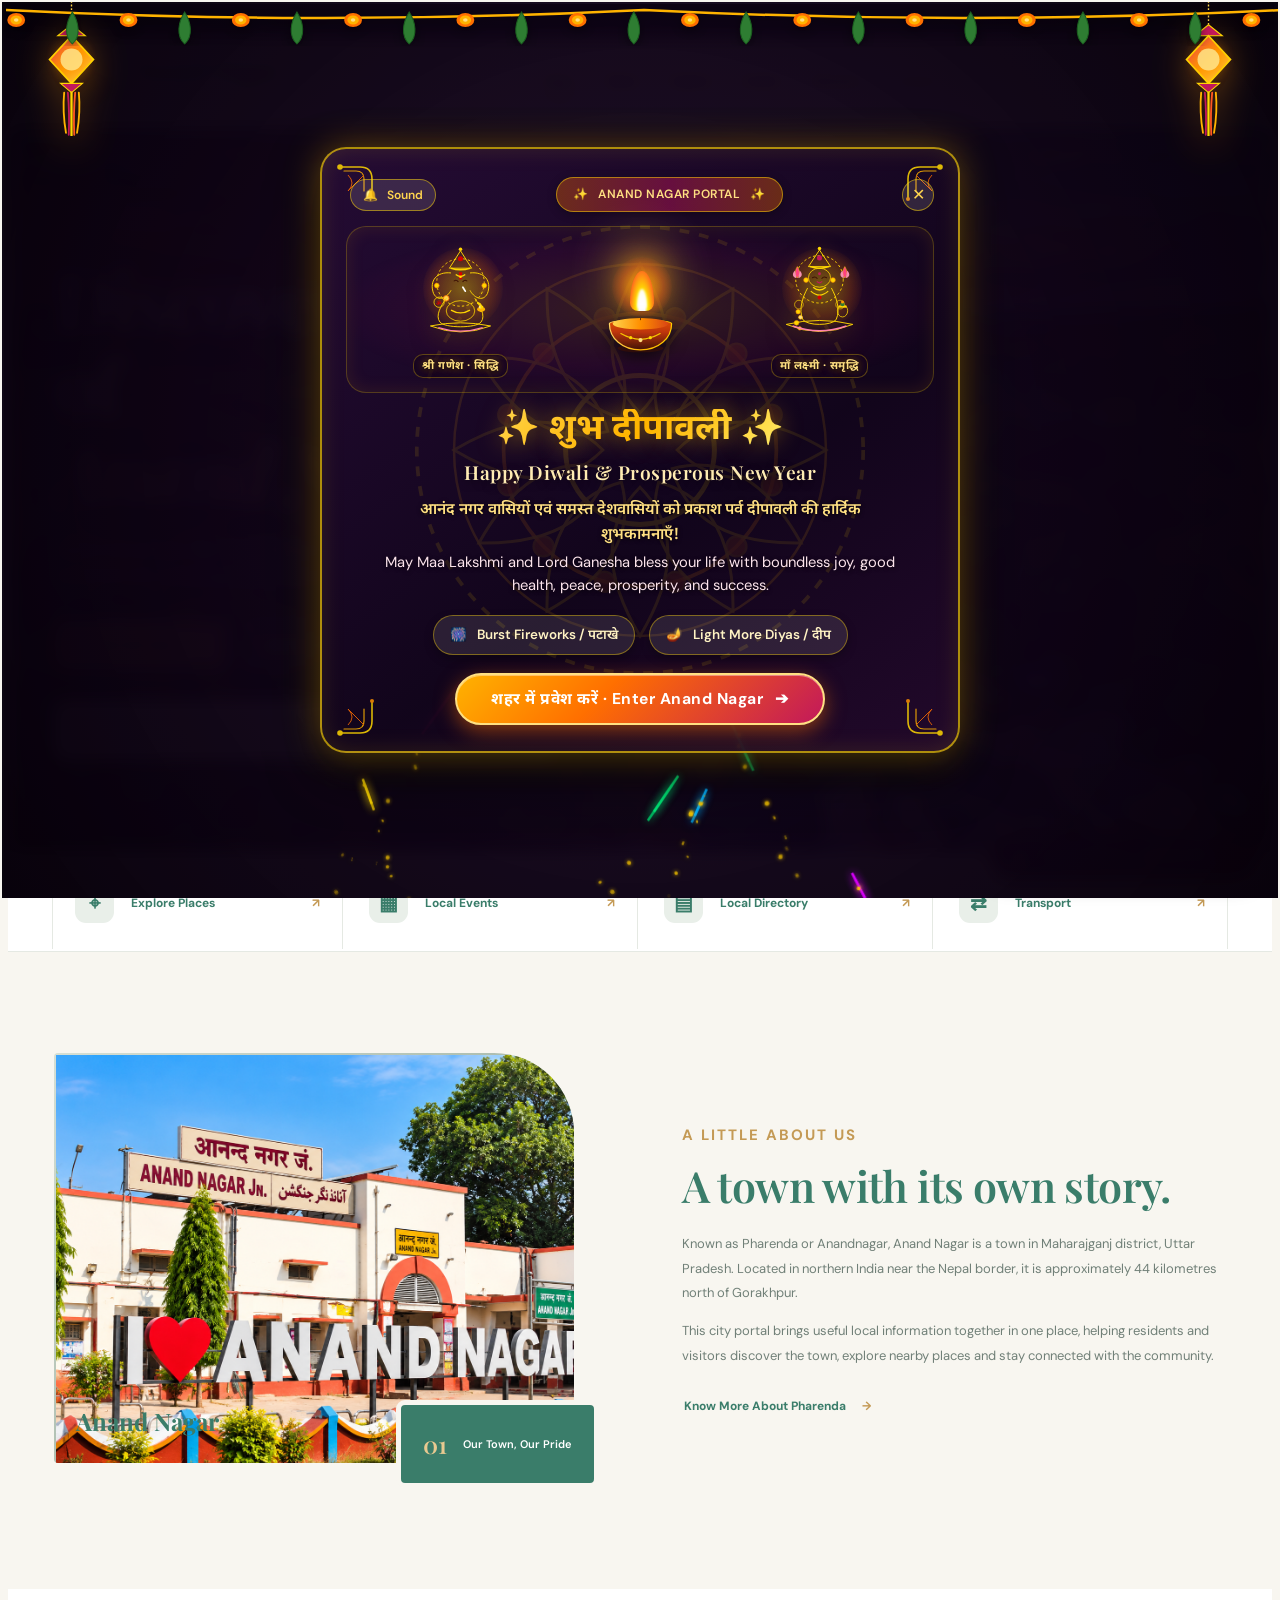
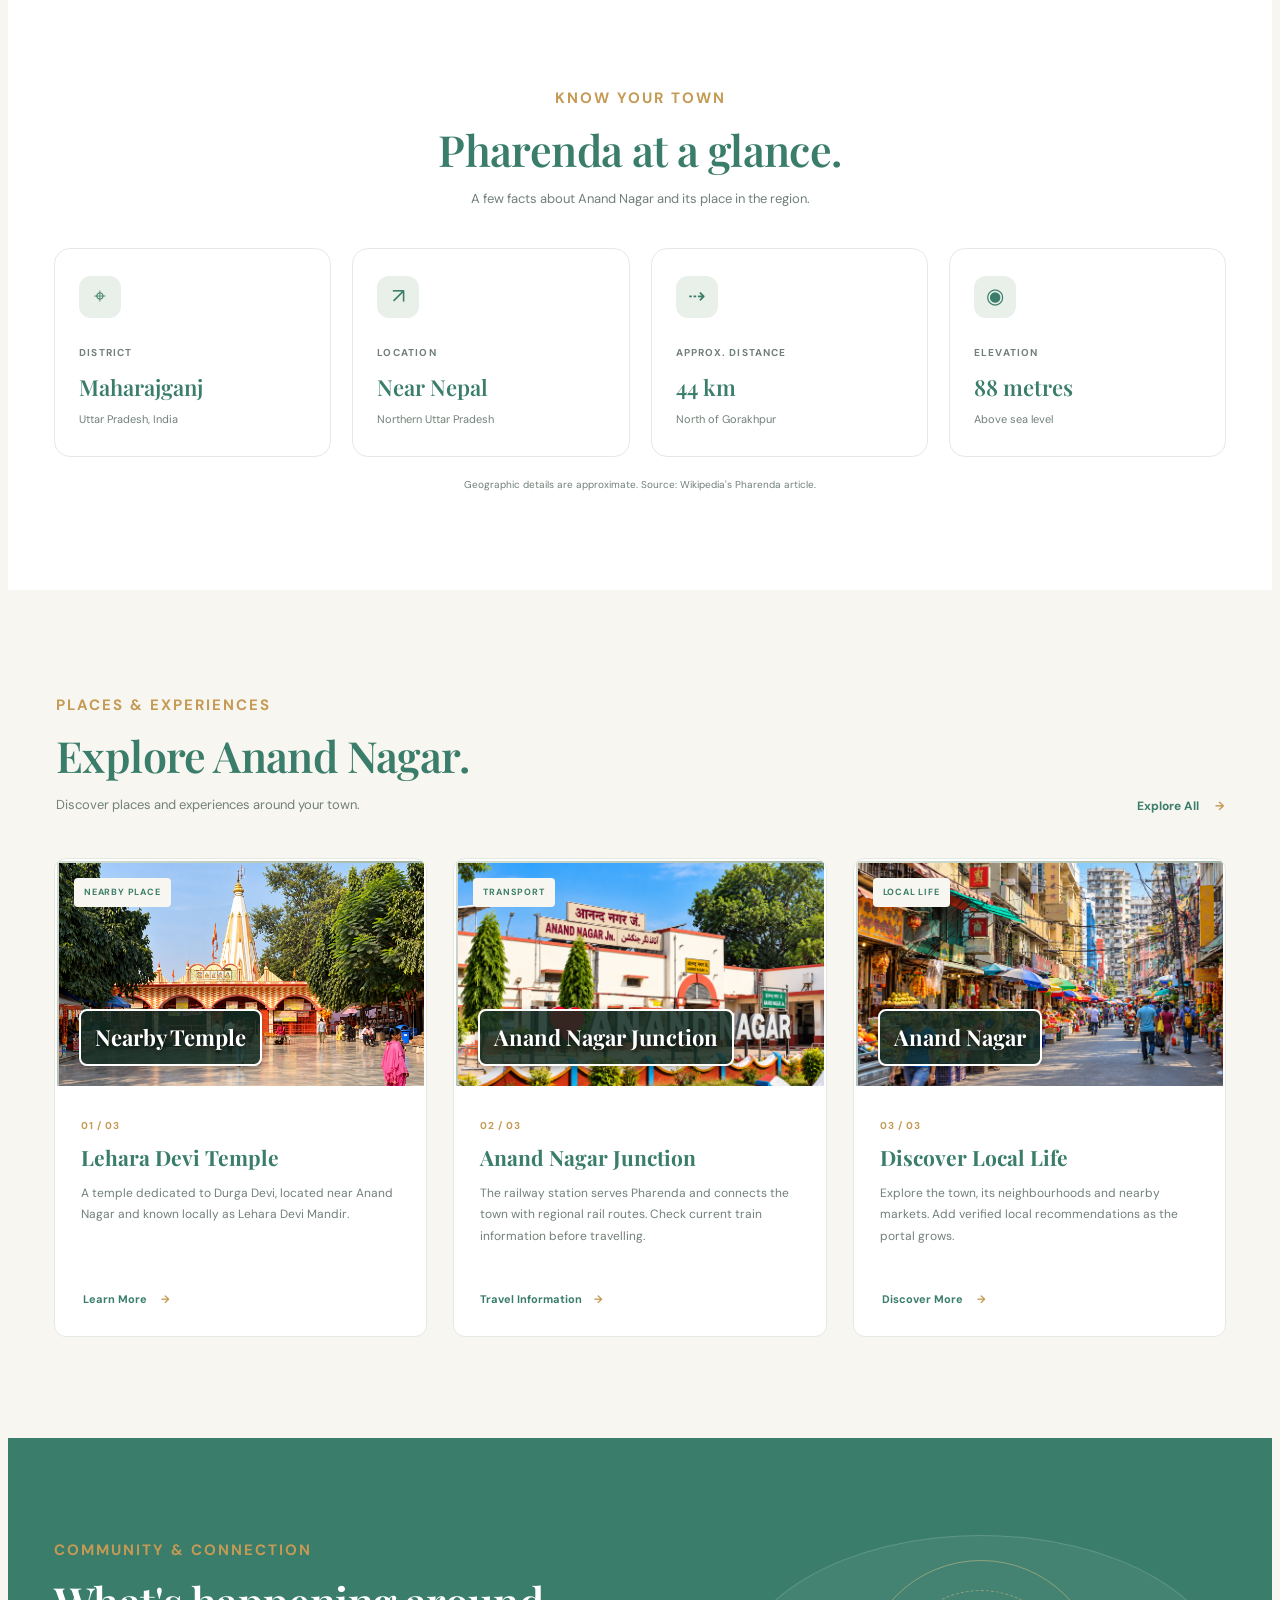
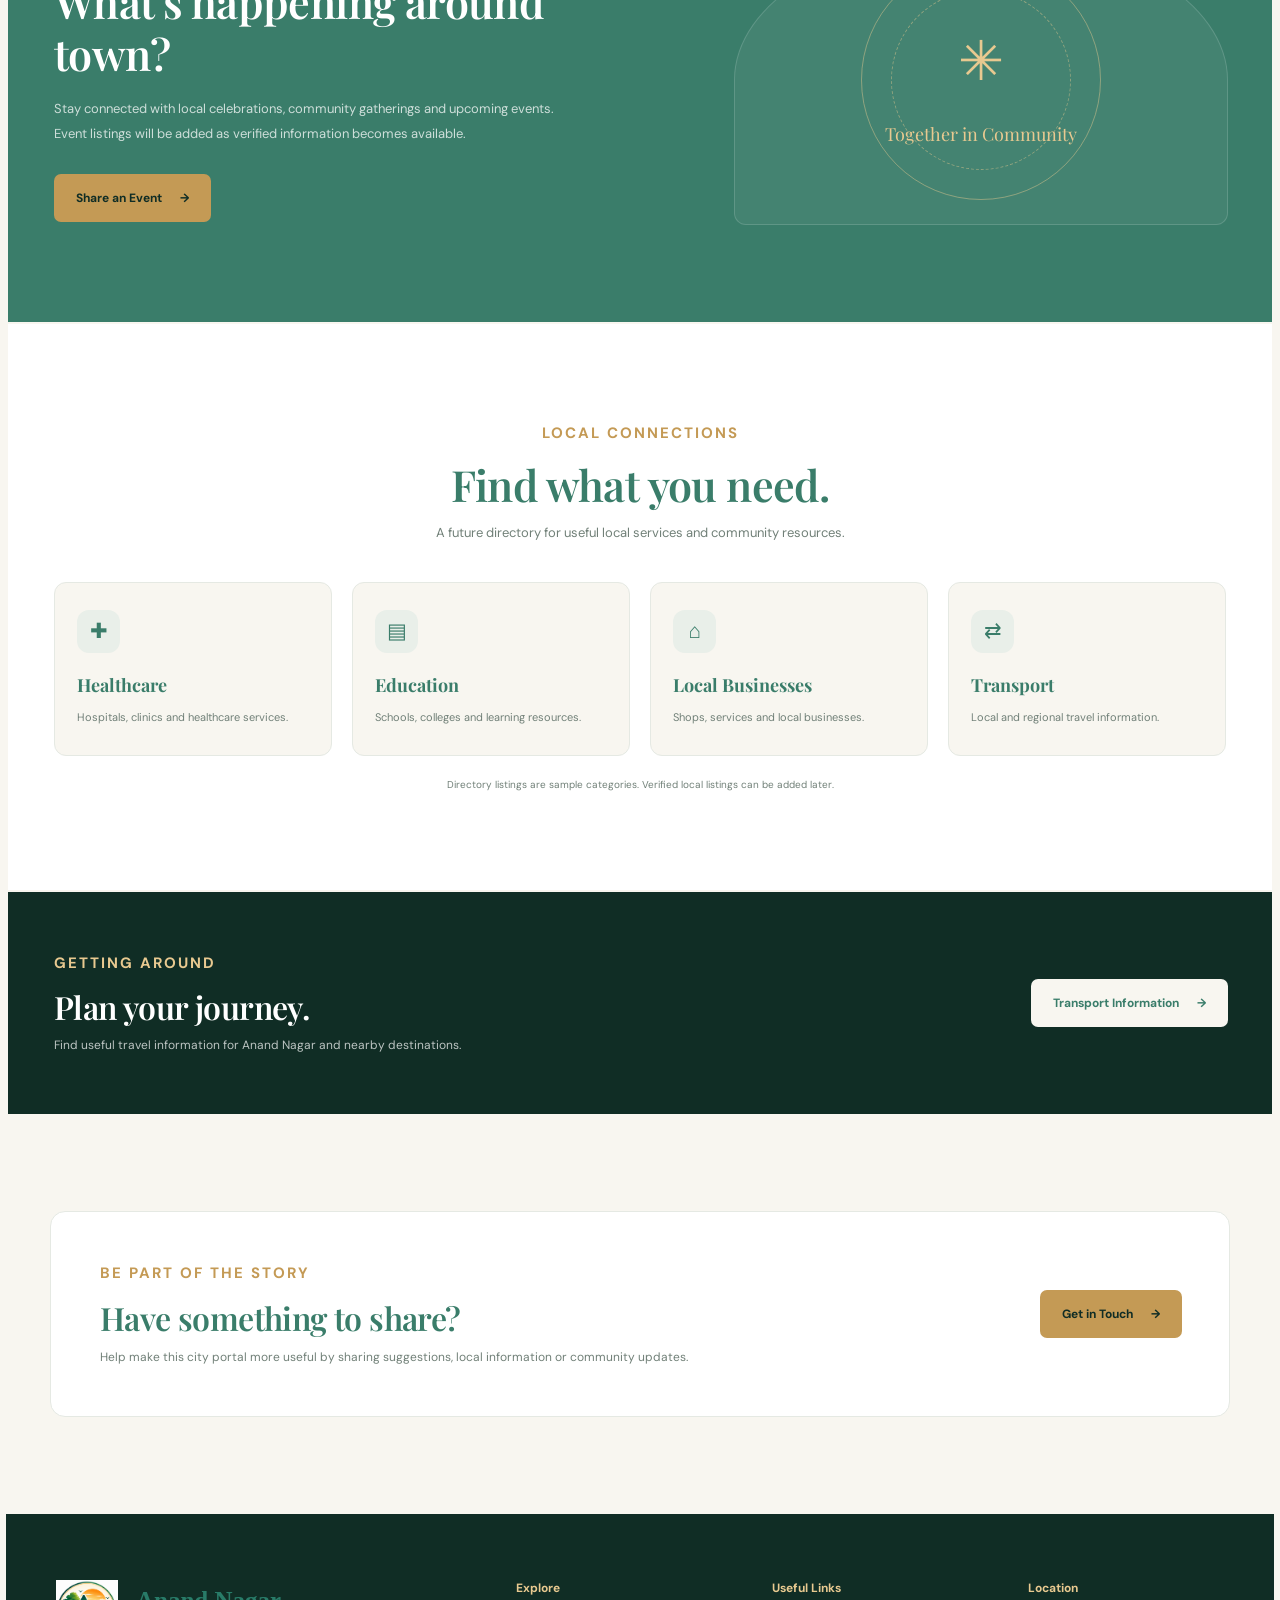
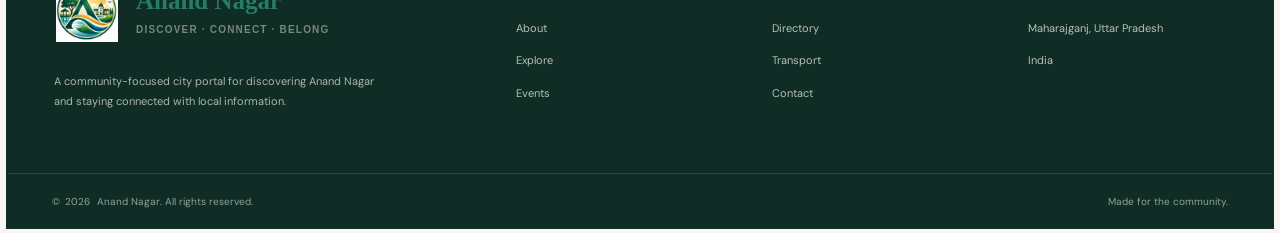
==== commit dcaf6738: "Add Diwali updates to Anand Nagar website" ====
--- a/HTML/index.html
+++ b/HTML/index.html
@@ -5,27 +5,12 @@
     <meta name="viewport" content="width=device-width, initial-scale=1.0">
 
     <title>Anand Nagar | Discover Your Town</title>
-<!-- Google Analytics 4 (GA4) -->
-<script async src="https://www.googletagmanager.com/gtag/js?id=G-EY34LD5G2C"></script>
-
-<script>
-    window.dataLayer = window.dataLayer || [];
-
-    function gtag() {
-        dataLayer.push(arguments);
-    }
-
-    gtag('js', new Date());
-    gtag('config', 'G-EY34LD5G2C');
-</script>
-
-<link rel="icon" type="image/png" href="../Images/Sustainable Cityscape A Emblem.png">
-
     <meta name="description"
           content="Discover Anand Nagar, Pharenda, Uttar Pradesh. Explore local places, community information and useful city resources.">
 
     <!-- External CSS -->
     <link rel="stylesheet" href="../CSS/style.css">
+    <link rel="stylesheet" href="../CSS/diwali.css">
 
     <!-- Google Fonts -->
     <link rel="preconnect" href="https://fonts.googleapis.com">
@@ -34,8 +19,9 @@
           rel="stylesheet">
 
     <!-- External JavaScript -->
-   <script src="../Js/main.js" defer></script>
- <script src="../Js/hero.js" defer></script>
+    <script src="../Js/main.js" defer></script>
+    <script src="../Js/hero.js" defer></script>
+    <script src="../Js/diwali.js" defer></script>
 
 </head>
 
@@ -59,7 +45,6 @@
         <div class="container header-inner">
 
             <a href="index.html" class="brand" aria-label="Anand Nagar Home">
-   <a href="index.html" class="brand" aria-label="Anand Nagar Home">
 
     <img
         src="../Images/Sustainable Cityscape A Emblem.png"
@@ -519,9 +504,10 @@
                         added as verified information becomes available.
                     </p>
 
-     <a href="events.html" class="button button-primary">
-    Share an Event <span aria-hidden="true">→</span>
-</a>
+                    <a href="#contact" class="button button-primary">
+                        <span data-i18n="eventsButton">Share an Event</span>
+                        <span aria-hidden="true">→</span>
+                    </a>
                 </div>
 
                 <div class="events-art" aria-hidden="true">
@@ -555,33 +541,41 @@
                     </p>
                 </div>
 
-               <div class="directory-grid">
-
-    <a href="directory.html#healthcare" class="directory-card">
-        <div class="directory-icon">✚</div>
-        <h3>Healthcare</h3>
-        <p>Hospitals, clinics and healthcare services.</p>
-    </a>
-
-    <a href="directory.html#education" class="directory-card">
-        <div class="directory-icon">▤</div>
-        <h3>Education</h3>
-        <p>Schools, colleges and learning resources.</p>
-    </a>
-
-    <a href="directory.html#local-businesses" class="directory-card">
-        <div class="directory-icon">⌂</div>
-        <h3>Local Businesses</h3>
-        <p>Shops, services and local businesses.</p>
-    </a>
-
-    <a href="transport.html" class="directory-card">
-        <div class="directory-icon">⇄</div>
-        <h3>Transport</h3>
-        <p>Local and regional travel information.</p>
-    </a>
-
-</div>
+                <div class="directory-grid">
+
+                    <div class="directory-card">
+                        <span class="directory-icon" aria-hidden="true">✚</span>
+                        <h3 data-i18n="directoryHealth">Healthcare</h3>
+                        <p data-i18n="directoryHealthDesc">
+                            Hospitals, clinics and healthcare services.
+                        </p>
+                    </div>
+
+                    <div class="directory-card">
+                        <span class="directory-icon" aria-hidden="true">▤</span>
+                        <h3 data-i18n="directoryEducation">Education</h3>
+                        <p data-i18n="directoryEducationDesc">
+                            Schools, colleges and learning resources.
+                        </p>
+                    </div>
+
+                    <div class="directory-card">
+                        <span class="directory-icon" aria-hidden="true">⌂</span>
+                        <h3 data-i18n="directoryBusiness">Local Businesses</h3>
+                        <p data-i18n="directoryBusinessDesc">
+                            Shops, services and local businesses.
+                        </p>
+                    </div>
+
+                    <div class="directory-card">
+                        <span class="directory-icon" aria-hidden="true">⇄</span>
+                        <h3 data-i18n="directoryTransport">Transport</h3>
+                        <p data-i18n="directoryTransportDesc">
+                            Local and regional travel information.
+                        </p>
+                    </div>
+
+                </div>
 
                 <p class="directory-note" data-i18n="directoryNote">
                     Directory listings are sample categories. Verified local
@@ -609,10 +603,10 @@
                     </p>
                 </div>
 
-                <a href="transport.html" class="button button-light">
-    <span data-i18n="transportButton">Transport Information</span>
-    <span aria-hidden="true">→</span>
-</a>
+                <a href="#contact" class="button button-light">
+                    <span data-i18n="transportButton">Transport Information</span>
+                    <span aria-hidden="true">→</span>
+                </a>
             </div>
         </section>
 
@@ -704,11 +698,7 @@
                 </span>
             </div>
         </div>
-
-      
-</div>
     </footer>
-
 
 </body>
 </html>
--- a/CSS/diwali.css
+++ b/CSS/diwali.css
@@ -0,0 +1,837 @@
+/* ========================================================
+   ANAND NAGAR - GRAND DIWALI CELEBRATION STYLES
+   With Divine Maa Lakshmi & Lord Ganesha Altar
+   ======================================================== */
+
+:root {
+    --diwali-gold-1: #ffe082;
+    --diwali-gold-2: #ffd54f;
+    --diwali-gold-3: #ffb300;
+    --diwali-gold-deep: #b8860b;
+    --diwali-crimson: #c2185b;
+    --diwali-maroon: #880e4f;
+    --diwali-saffron: #ff6f00;
+    --diwali-flame-inner: #ffffff;
+    --diwali-flame-mid: #ffeb3b;
+    --diwali-flame-outer: #ff5722;
+}
+
+/* Modal Overlay */
+.diwali-modal-overlay {
+    position: fixed;
+    inset: 0;
+    z-index: 99999;
+    display: flex;
+    align-items: center;
+    justify-content: center;
+    background: radial-gradient(circle at center, rgba(35, 10, 52, 0.90) 0%, rgba(14, 4, 22, 0.97) 70%, rgba(5, 1, 9, 0.99) 100%);
+    backdrop-filter: blur(8px);
+    -webkit-backdrop-filter: blur(8px);
+    opacity: 0;
+    visibility: hidden;
+    transition: opacity 0.5s cubic-bezier(0.16, 1, 0.3, 1), visibility 0.5s;
+    overflow-x: hidden;
+    overflow-y: auto;
+    padding: 12px;
+}
+
+.diwali-modal-overlay.active {
+    opacity: 1;
+    visibility: visible;
+}
+
+/* Background Canvas for Fireworks & Sparkles */
+.diwali-fireworks-canvas {
+    position: fixed;
+    inset: 0;
+    width: 100%;
+    height: 100%;
+    pointer-events: auto;
+    z-index: 1;
+}
+
+/* Hanging Toran / Bandanwar Garland */
+.diwali-toran-container {
+    position: absolute;
+    top: 0;
+    left: 0;
+    width: 100%;
+    height: 42px;
+    pointer-events: none;
+    z-index: 15;
+    overflow: hidden;
+}
+
+.diwali-toran-svg {
+    width: 100%;
+    height: 100%;
+    filter: drop-shadow(0 3px 5px rgba(0, 0, 0, 0.45));
+}
+
+/* Hanging Lanterns (Akash Kandils) */
+.diwali-hanging-lantern {
+    position: absolute;
+    top: -10px;
+    z-index: 12;
+    pointer-events: none;
+    transform-origin: top center;
+    animation: lanternSway 4.5s ease-in-out infinite alternate;
+    filter: drop-shadow(0 8px 18px rgba(255, 153, 0, 0.45));
+}
+
+.diwali-hanging-lantern.left {
+    left: 3%;
+    animation-delay: 0s;
+}
+
+.diwali-hanging-lantern.right {
+    right: 3%;
+    animation-delay: -2.2s;
+}
+
+@keyframes lanternSway {
+    0% {
+        transform: rotate(-5deg);
+    }
+
+    100% {
+        transform: rotate(5deg);
+    }
+}
+
+/* Main Modal Card */
+.diwali-card {
+    position: relative;
+    z-index: 10;
+    width: 100%;
+    max-width: 640px;
+    background: linear-gradient(145deg, rgba(38, 12, 54, 0.96) 0%, rgba(18, 5, 28, 0.97) 60%, rgba(35, 9, 44, 0.96) 100%);
+    border: 2px solid rgba(255, 215, 0, 0.65);
+    border-radius: 26px;
+    padding: 24px 24px 22px;
+    color: #fff;
+    text-align: center;
+    box-shadow:
+        0 0 35px rgba(255, 183, 3, 0.35),
+        0 20px 50px rgba(0, 0, 0, 0.75),
+        inset 0 0 25px rgba(255, 215, 0, 0.12);
+    transform: scale(0.88) translateY(15px);
+    opacity: 0;
+    transition: transform 0.5s cubic-bezier(0.19, 1, 0.22, 1), opacity 0.4s ease;
+    overflow: hidden;
+    margin: auto;
+}
+
+.diwali-modal-overlay.active .diwali-card {
+    transform: scale(1) translateY(0);
+    opacity: 1;
+}
+
+/* Ornate Corner Accents */
+.diwali-corner-accent {
+    position: absolute;
+    width: 44px;
+    height: 44px;
+    pointer-events: none;
+    opacity: 0.85;
+}
+
+.diwali-corner-accent.top-left {
+    top: 10px;
+    left: 10px;
+}
+
+.diwali-corner-accent.top-right {
+    top: 10px;
+    right: 10px;
+    transform: scaleX(-1);
+}
+
+.diwali-corner-accent.bottom-left {
+    bottom: 10px;
+    left: 10px;
+    transform: scaleY(-1);
+}
+
+.diwali-corner-accent.bottom-right {
+    bottom: 10px;
+    right: 10px;
+    transform: scale(-1);
+}
+
+/* Rotating Mandala in Card Background */
+.diwali-mandala-bg {
+    position: absolute;
+    top: 50%;
+    left: 50%;
+    width: 500px;
+    height: 500px;
+    margin-top: -250px;
+    margin-left: -250px;
+    pointer-events: none;
+    opacity: 0.11;
+    animation: rotateMandala 70s linear infinite;
+    z-index: 0;
+}
+
+@keyframes rotateMandala {
+    from {
+        transform: rotate(0deg);
+    }
+
+    to {
+        transform: rotate(360deg);
+    }
+}
+
+/* Card Header Bar (Sound Button | Badge | Close Button) - Clean Flex Row */
+.diwali-card-header {
+    position: relative;
+    z-index: 20;
+    display: flex;
+    align-items: center;
+    justify-content: space-between;
+    width: 100%;
+    margin-bottom: 12px;
+    gap: 8px;
+}
+
+/* Sound / Mute Toggle Button */
+.diwali-sound-btn {
+    height: 32px;
+    padding: 0 10px;
+    border-radius: 18px;
+    background: rgba(255, 255, 255, 0.12);
+    border: 1px solid rgba(255, 215, 0, 0.5);
+    color: #ffd54f;
+    font-size: 12px;
+    font-weight: 600;
+    display: inline-flex;
+    align-items: center;
+    gap: 5px;
+    cursor: pointer;
+    transition: all 0.3s ease;
+    flex-shrink: 0;
+}
+
+.diwali-sound-btn:hover {
+    background: rgba(255, 179, 0, 0.3);
+    color: #fff;
+    box-shadow: 0 0 12px rgba(255, 215, 0, 0.5);
+}
+
+.diwali-sound-btn.playing {
+    border-color: #ffd700;
+    background: rgba(255, 215, 0, 0.22);
+    color: #fff;
+}
+
+/* Portal Tag Badge */
+.diwali-portal-badge {
+    display: inline-flex;
+    align-items: center;
+    gap: 6px;
+    background: linear-gradient(90deg, rgba(255, 111, 0, 0.35), rgba(194, 24, 91, 0.45), rgba(255, 111, 0, 0.35));
+    border: 1px solid rgba(255, 215, 0, 0.5);
+    padding: 4px 14px;
+    border-radius: 20px;
+    font-size: 12px;
+    font-weight: 600;
+    letter-spacing: 0.5px;
+    text-transform: uppercase;
+    color: #ffe082;
+    box-shadow: 0 2px 10px rgba(0, 0, 0, 0.3);
+    white-space: nowrap;
+    overflow: hidden;
+    text-overflow: ellipsis;
+}
+
+/* Close Button */
+.diwali-close-btn {
+    width: 32px;
+    height: 32px;
+    border-radius: 50%;
+    background: rgba(255, 255, 255, 0.12);
+    border: 1px solid rgba(255, 215, 0, 0.5);
+    color: #ffd54f;
+    font-size: 16px;
+    display: inline-flex;
+    align-items: center;
+    justify-content: center;
+    cursor: pointer;
+    transition: all 0.3s ease;
+    flex-shrink: 0;
+}
+
+.diwali-close-btn:hover {
+    background: rgba(255, 179, 0, 0.35);
+    color: #fff;
+    transform: rotate(90deg) scale(1.1);
+    box-shadow: 0 0 12px rgba(255, 215, 0, 0.6);
+}
+
+/* ========================================================
+   DIVINE PUJA ALTAR: LORD GANESHA, DIYA & MAA LAKSHMI
+   ======================================================== */
+.diwali-puja-altar {
+    position: relative;
+    z-index: 5;
+    display: flex;
+    align-items: center;
+    justify-content: space-evenly;
+    gap: 12px;
+    margin: 4px 0 16px;
+    padding: 12px 8px 10px;
+    background: radial-gradient(ellipse at center, rgba(255, 193, 7, 0.12) 0%, rgba(194, 24, 91, 0.08) 50%, transparent 75%);
+    border-radius: 20px;
+    border: 1px solid rgba(255, 215, 0, 0.25);
+    box-shadow: inset 0 0 18px rgba(255, 179, 0, 0.1);
+}
+
+/* Deity Cards */
+.diwali-deity-card {
+    position: relative;
+    display: flex;
+    flex-direction: column;
+    align-items: center;
+    cursor: pointer;
+    transition: transform 0.35s cubic-bezier(0.175, 0.885, 0.32, 1.275);
+    flex: 1;
+    max-width: 140px;
+}
+
+.diwali-deity-card:hover {
+    transform: translateY(-4px) scale(1.06);
+}
+
+.diwali-deity-card:active {
+    transform: scale(0.97);
+}
+
+/* Deity Pulsing Aura Halo */
+.diwali-deity-halo {
+    position: absolute;
+    top: 5px;
+    left: 50%;
+    transform: translateX(-50%);
+    width: 80px;
+    height: 80px;
+    border-radius: 50%;
+    background: radial-gradient(circle, rgba(255, 215, 0, 0.4) 0%, rgba(255, 111, 0, 0.2) 50%, transparent 75%);
+    animation: deityAuraGlow 3s ease-in-out infinite alternate;
+    pointer-events: none;
+    z-index: 0;
+}
+
+@keyframes deityAuraGlow {
+    0% {
+        transform: translateX(-50%) scale(0.85);
+        opacity: 0.5;
+    }
+
+    100% {
+        transform: translateX(-50%) scale(1.2);
+        opacity: 0.95;
+    }
+}
+
+/* Deity SVG Vector */
+.diwali-deity-svg {
+    position: relative;
+    z-index: 1;
+    width: 95px;
+    height: 105px;
+    filter: drop-shadow(0 6px 12px rgba(0, 0, 0, 0.6)) drop-shadow(0 0 10px rgba(255, 215, 0, 0.35));
+}
+
+/* Caption underneath Deities */
+.diwali-deity-caption {
+    position: relative;
+    z-index: 1;
+    font-family: "Noto Sans Devanagari", sans-serif;
+    font-size: 11px;
+    font-weight: 700;
+    color: #ffe082;
+    margin-top: 4px;
+    letter-spacing: 0.5px;
+    text-shadow: 0 1px 4px rgba(0, 0, 0, 0.9), 0 0 8px rgba(255, 179, 0, 0.6);
+    background: rgba(20, 4, 30, 0.7);
+    padding: 2px 8px;
+    border-radius: 10px;
+    border: 1px solid rgba(255, 215, 0, 0.3);
+    white-space: nowrap;
+}
+
+/* Central Diya Unit */
+.diwali-diya-unit {
+    position: relative;
+    display: flex;
+    flex-direction: column;
+    align-items: center;
+    cursor: pointer;
+    transition: transform 0.3s ease;
+    flex: 1;
+    max-width: 120px;
+}
+
+.diwali-diya-unit:hover {
+    transform: scale(1.08);
+}
+
+/* Diya Flame Animations */
+.diwali-flame-wrapper {
+    position: relative;
+    width: 32px;
+    height: 46px;
+    margin-bottom: -6px;
+    filter: drop-shadow(0 -5px 12px rgba(255, 140, 0, 0.95)) drop-shadow(0 -12px 24px rgba(255, 220, 50, 0.75));
+}
+
+.diwali-flame {
+    position: absolute;
+    bottom: 0;
+    left: 50%;
+    transform: translateX(-50%);
+    width: 24px;
+    height: 40px;
+    background: radial-gradient(ellipse at bottom, #fff 15%, #ffe600 35%, #ff5722 80%, rgba(255, 0, 0, 0) 100%);
+    border-radius: 50% 50% 35% 35% / 80% 80% 20% 20%;
+    animation: flameFlicker 1.8s infinite ease-in-out alternate;
+    transform-origin: bottom center;
+}
+
+.diwali-flame-core {
+    position: absolute;
+    bottom: 2px;
+    left: 50%;
+    transform: translateX(-50%);
+    width: 10px;
+    height: 20px;
+    background: #ffffff;
+    border-radius: 50% 50% 35% 35% / 80% 80% 20% 20%;
+    filter: blur(1px);
+    opacity: 0.95;
+    animation: corePulse 1.2s infinite ease-in-out alternate;
+}
+
+.diwali-flame-halo {
+    position: absolute;
+    bottom: -6px;
+    left: 50%;
+    transform: translateX(-50%);
+    width: 60px;
+    height: 60px;
+    background: radial-gradient(circle, rgba(255, 193, 7, 0.55) 0%, rgba(255, 87, 34, 0.25) 50%, rgba(255, 87, 34, 0) 75%);
+    border-radius: 50%;
+    animation: haloPulse 2s infinite ease-in-out alternate;
+    pointer-events: none;
+}
+
+@keyframes flameFlicker {
+    0% {
+        transform: translateX(-50%) rotate(-2deg) scale(0.98, 1);
+        border-radius: 50% 50% 35% 35% / 80% 80% 20% 20%;
+    }
+
+    25% {
+        transform: translateX(-50%) rotate(2deg) scale(1.02, 1.05);
+        border-radius: 48% 52% 38% 32% / 82% 78% 22% 18%;
+    }
+
+    50% {
+        transform: translateX(-50%) rotate(-3deg) scale(0.97, 0.95);
+        border-radius: 52% 48% 30% 40% / 78% 82% 18% 22%;
+    }
+
+    75% {
+        transform: translateX(-50%) rotate(1deg) scale(1.04, 1.08);
+        border-radius: 46% 54% 36% 34% / 85% 75% 25% 15%;
+    }
+
+    100% {
+        transform: translateX(-50%) rotate(-1deg) scale(1, 1.02);
+        border-radius: 50% 50% 35% 35% / 80% 80% 20% 20%;
+    }
+}
+
+@keyframes corePulse {
+    0% {
+        opacity: 0.85;
+        transform: translateX(-50%) scale(0.95);
+    }
+
+    100% {
+        opacity: 1;
+        transform: translateX(-50%) scale(1.08);
+    }
+}
+
+@keyframes haloPulse {
+    0% {
+        transform: translateX(-50%) scale(0.9);
+        opacity: 0.6;
+    }
+
+    100% {
+        transform: translateX(-50%) scale(1.2);
+        opacity: 0.95;
+    }
+}
+
+/* Diya Clay Base SVG */
+.diwali-diya-base-svg {
+    width: 85px;
+    height: 45px;
+    filter: drop-shadow(0 6px 8px rgba(0, 0, 0, 0.6));
+}
+
+/* Raining Gold Coins Animation */
+.diwali-coin-stream {
+    animation: coinsGlint 2s infinite ease-in-out alternate;
+}
+
+@keyframes coinsGlint {
+    0% {
+        opacity: 0.7;
+        transform: translateY(-2px);
+    }
+
+    100% {
+        opacity: 1;
+        transform: translateY(3px);
+    }
+}
+
+/* Greetings Heading & Typography */
+.diwali-heading-hindi {
+    position: relative;
+    z-index: 2;
+    font-family: "Noto Sans Devanagari", "Playfair Display", serif;
+    font-size: 2.2rem;
+    font-weight: 700;
+    line-height: 1.2;
+    margin: 0 0 4px;
+    background: linear-gradient(135deg, #fff7cc 0%, #ffd54f 25%, #ffb300 50%, #fff176 75%, #ff8f00 100%);
+    -webkit-background-clip: text;
+    -webkit-text-fill-color: transparent;
+    text-shadow: 0 0 25px rgba(255, 193, 7, 0.6);
+    animation: goldShimmer 4s ease-in-out infinite alternate;
+}
+
+@keyframes goldShimmer {
+    0% {
+        filter: drop-shadow(0 0 10px rgba(255, 215, 0, 0.6));
+    }
+
+    100% {
+        filter: drop-shadow(0 0 20px rgba(255, 160, 0, 0.95));
+    }
+}
+
+.diwali-heading-english {
+    position: relative;
+    z-index: 2;
+    font-family: "Playfair Display", serif;
+    font-size: 1.2rem;
+    font-weight: 600;
+    letter-spacing: 0.5px;
+    color: #ffecb3;
+    margin: 0 0 10px;
+    text-shadow: 0 2px 8px rgba(0, 0, 0, 0.5);
+}
+
+/* Sub-message Paragraph */
+.diwali-message {
+    position: relative;
+    z-index: 2;
+    font-size: 0.92rem;
+    line-height: 1.55;
+    color: #fce4ec;
+    max-width: 520px;
+    margin: 0 auto 16px;
+    padding: 0 4px;
+    text-shadow: 0 1px 4px rgba(0, 0, 0, 0.8);
+}
+
+.diwali-message-hindi {
+    display: block;
+    font-family: "Noto Sans Devanagari", sans-serif;
+    color: #ffe082;
+    font-size: 0.98rem;
+    font-weight: 600;
+    margin-bottom: 4px;
+}
+
+/* Interactive Action Buttons Row */
+.diwali-actions-grid {
+    position: relative;
+    z-index: 2;
+    display: flex;
+    flex-wrap: wrap;
+    justify-content: center;
+    gap: 10px;
+    margin-bottom: 14px;
+}
+
+.diwali-btn-interactive {
+    background: rgba(255, 255, 255, 0.1);
+    border: 1px solid rgba(255, 215, 0, 0.4);
+    color: #fff3c4;
+    padding: 8px 14px;
+    border-radius: 20px;
+    font-size: 0.84rem;
+    font-weight: 600;
+    display: inline-flex;
+    align-items: center;
+    gap: 6px;
+    cursor: pointer;
+    transition: all 0.3s cubic-bezier(0.16, 1, 0.3, 1);
+    box-shadow: 0 4px 10px rgba(0, 0, 0, 0.25);
+}
+
+.diwali-btn-interactive:hover {
+    background: linear-gradient(135deg, rgba(255, 179, 0, 0.3), rgba(194, 24, 91, 0.35));
+    border-color: #ffd700;
+    color: #fff;
+    transform: translateY(-2px) scale(1.03);
+    box-shadow: 0 5px 15px rgba(255, 179, 0, 0.4);
+}
+
+.diwali-btn-interactive:active {
+    transform: translateY(0) scale(0.98);
+}
+
+/* Primary Enter Site CTA */
+.diwali-enter-btn {
+    position: relative;
+    z-index: 2;
+    background: linear-gradient(135deg, #ffb300 0%, #ff6f00 40%, #c2185b 100%);
+    color: #ffffff;
+    border: 2px solid #ffe082;
+    padding: 11px 32px;
+    border-radius: 30px;
+    font-size: 0.98rem;
+    font-weight: 700;
+    letter-spacing: 0.5px;
+    cursor: pointer;
+    box-shadow: 0 6px 20px rgba(255, 111, 0, 0.5), inset 0 1px 0 rgba(255, 255, 255, 0.4);
+    transition: all 0.35s cubic-bezier(0.175, 0.885, 0.32, 1.275);
+    overflow: hidden;
+    display: inline-flex;
+    align-items: center;
+    gap: 8px;
+}
+
+.diwali-enter-btn::before {
+    content: '';
+    position: absolute;
+    top: -50%;
+    left: -60%;
+    width: 40%;
+    height: 200%;
+    background: rgba(255, 255, 255, 0.45);
+    transform: rotate(30deg);
+    transition: all 0.6s ease;
+}
+
+.diwali-enter-btn:hover::before {
+    left: 130%;
+}
+
+.diwali-enter-btn:hover {
+    transform: translateY(-2px) scale(1.04);
+    box-shadow: 0 8px 26px rgba(255, 111, 0, 0.7), 0 0 18px rgba(255, 215, 0, 0.6);
+    border-color: #ffffff;
+}
+
+.diwali-enter-btn:active {
+    transform: translateY(1px) scale(0.98);
+}
+
+/* Reopen Floating Launcher Button */
+.diwali-reopen-pill {
+    position: fixed;
+    bottom: 20px;
+    right: 20px;
+    z-index: 9998;
+    background: linear-gradient(135deg, rgba(38, 12, 54, 0.95), rgba(80, 16, 50, 0.95));
+    border: 2px solid rgba(255, 215, 0, 0.7);
+    color: #ffe082;
+    padding: 8px 16px;
+    border-radius: 35px;
+    font-size: 0.86rem;
+    font-weight: 700;
+    display: inline-flex;
+    align-items: center;
+    gap: 8px;
+    cursor: pointer;
+    box-shadow: 0 6px 20px rgba(0, 0, 0, 0.4), 0 0 15px rgba(255, 179, 0, 0.4);
+    transition: all 0.3s cubic-bezier(0.175, 0.885, 0.32, 1.275);
+    animation: reopenFloat 3s ease-in-out infinite;
+}
+
+.diwali-reopen-pill:hover {
+    transform: translateY(-3px) scale(1.06);
+    border-color: #ffffff;
+    color: #ffffff;
+    box-shadow: 0 10px 25px rgba(255, 111, 0, 0.6), 0 0 25px rgba(255, 215, 0, 0.7);
+}
+
+@keyframes reopenFloat {
+
+    0%,
+    100% {
+        transform: translateY(0);
+    }
+
+    50% {
+        transform: translateY(-5px);
+    }
+}
+
+/* Floating Diyas spawned interactively */
+.diwali-floating-extra-diya {
+    position: fixed;
+    pointer-events: none;
+    z-index: 99995;
+    animation: floatUpAndFade 4.5s ease-out forwards;
+    filter: drop-shadow(0 0 12px rgba(255, 165, 0, 0.8));
+}
+
+@keyframes floatUpAndFade {
+    0% {
+        transform: translateY(0) scale(0.5);
+        opacity: 0;
+    }
+
+    15% {
+        opacity: 1;
+        transform: translateY(-30px) scale(1);
+    }
+
+    85% {
+        opacity: 0.9;
+    }
+
+    100% {
+        transform: translateY(-240px) scale(1.15) rotate(15deg);
+        opacity: 0;
+    }
+}
+
+/* ========================================================
+   MOBILE RESPONSIVENESS (PERFECT FIT ON ALL VIEWPORTS)
+   ======================================================== */
+@media (max-width: 600px) {
+    .diwali-card {
+        padding: 18px 14px 18px;
+        border-radius: 20px;
+    }
+
+    .diwali-card-header {
+        margin-bottom: 8px;
+    }
+
+    .diwali-portal-badge {
+        font-size: 11px;
+        padding: 3px 10px;
+        max-width: 190px;
+    }
+
+    .diwali-sound-btn {
+        height: 28px;
+        padding: 0 8px;
+        font-size: 11px;
+    }
+
+    .diwali-close-btn {
+        width: 28px;
+        height: 28px;
+        font-size: 14px;
+    }
+
+    .diwali-puja-altar {
+        padding: 8px 4px 6px;
+        gap: 6px;
+        margin: 2px 0 10px;
+    }
+
+    .diwali-deity-svg {
+        width: 82px;
+        height: 90px;
+    }
+
+    .diwali-deity-caption {
+        font-size: 10px;
+        padding: 1px 6px;
+    }
+
+    .diwali-flame-wrapper {
+        width: 26px;
+        height: 38px;
+    }
+
+    .diwali-flame {
+        width: 20px;
+        height: 32px;
+    }
+
+    .diwali-diya-base-svg {
+        width: 70px;
+        height: 36px;
+    }
+
+    .diwali-heading-hindi {
+        font-size: 1.8rem;
+    }
+
+    .diwali-heading-english {
+        font-size: 1.05rem;
+        margin-bottom: 6px;
+    }
+
+    .diwali-message {
+        font-size: 0.82rem;
+        line-height: 1.45;
+        margin-bottom: 12px;
+    }
+
+    .diwali-message-hindi {
+        font-size: 0.88rem;
+    }
+
+    .diwali-actions-grid {
+        gap: 8px;
+        margin-bottom: 12px;
+    }
+
+    .diwali-btn-interactive {
+        padding: 7px 10px;
+        font-size: 0.76rem;
+    }
+
+    .diwali-enter-btn {
+        padding: 9px 22px;
+        font-size: 0.88rem;
+    }
+
+    .diwali-hanging-lantern {
+        transform: scale(0.65);
+        top: -16px;
+    }
+
+    .diwali-hanging-lantern.left {
+        left: 0;
+    }
+
+    .diwali-hanging-lantern.right {
+        right: 0;
+    }
+
+    .diwali-reopen-pill {
+        bottom: 14px;
+        right: 14px;
+        padding: 7px 12px;
+        font-size: 0.8rem;
+    }
+}
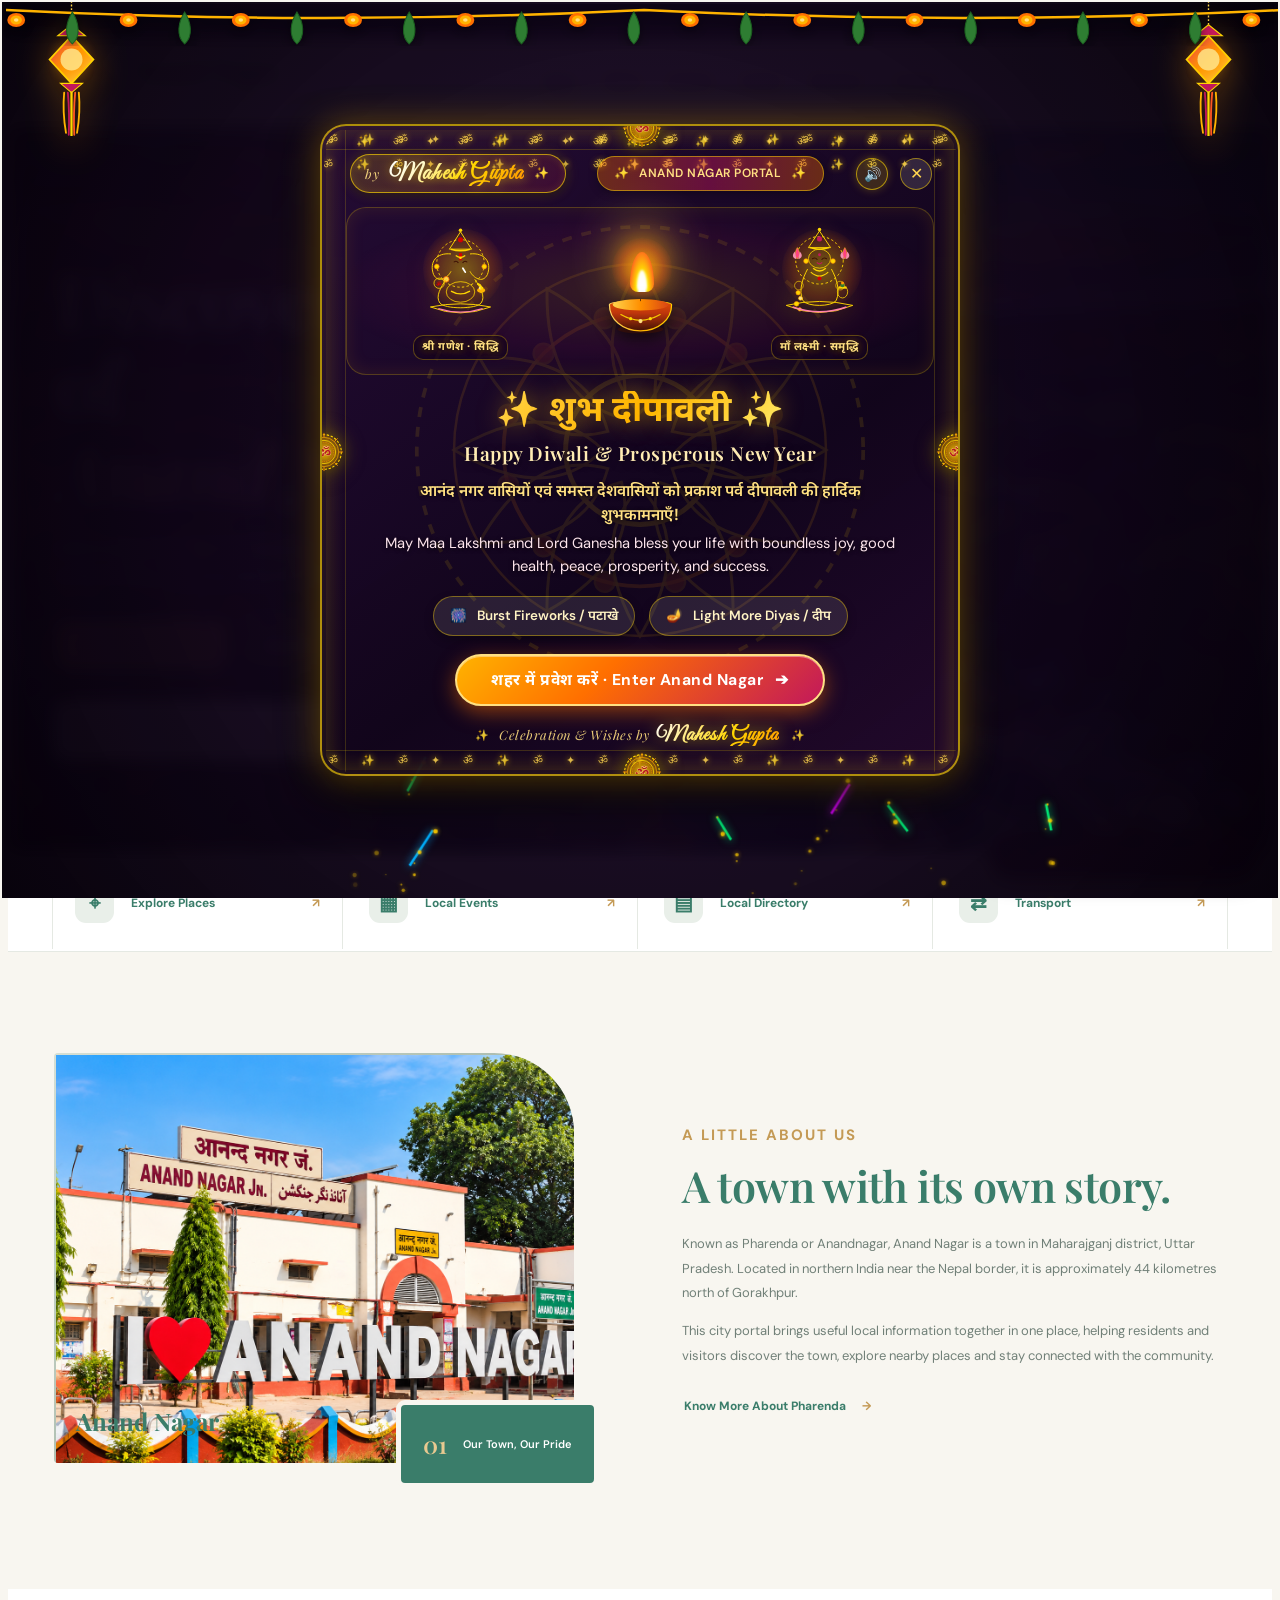
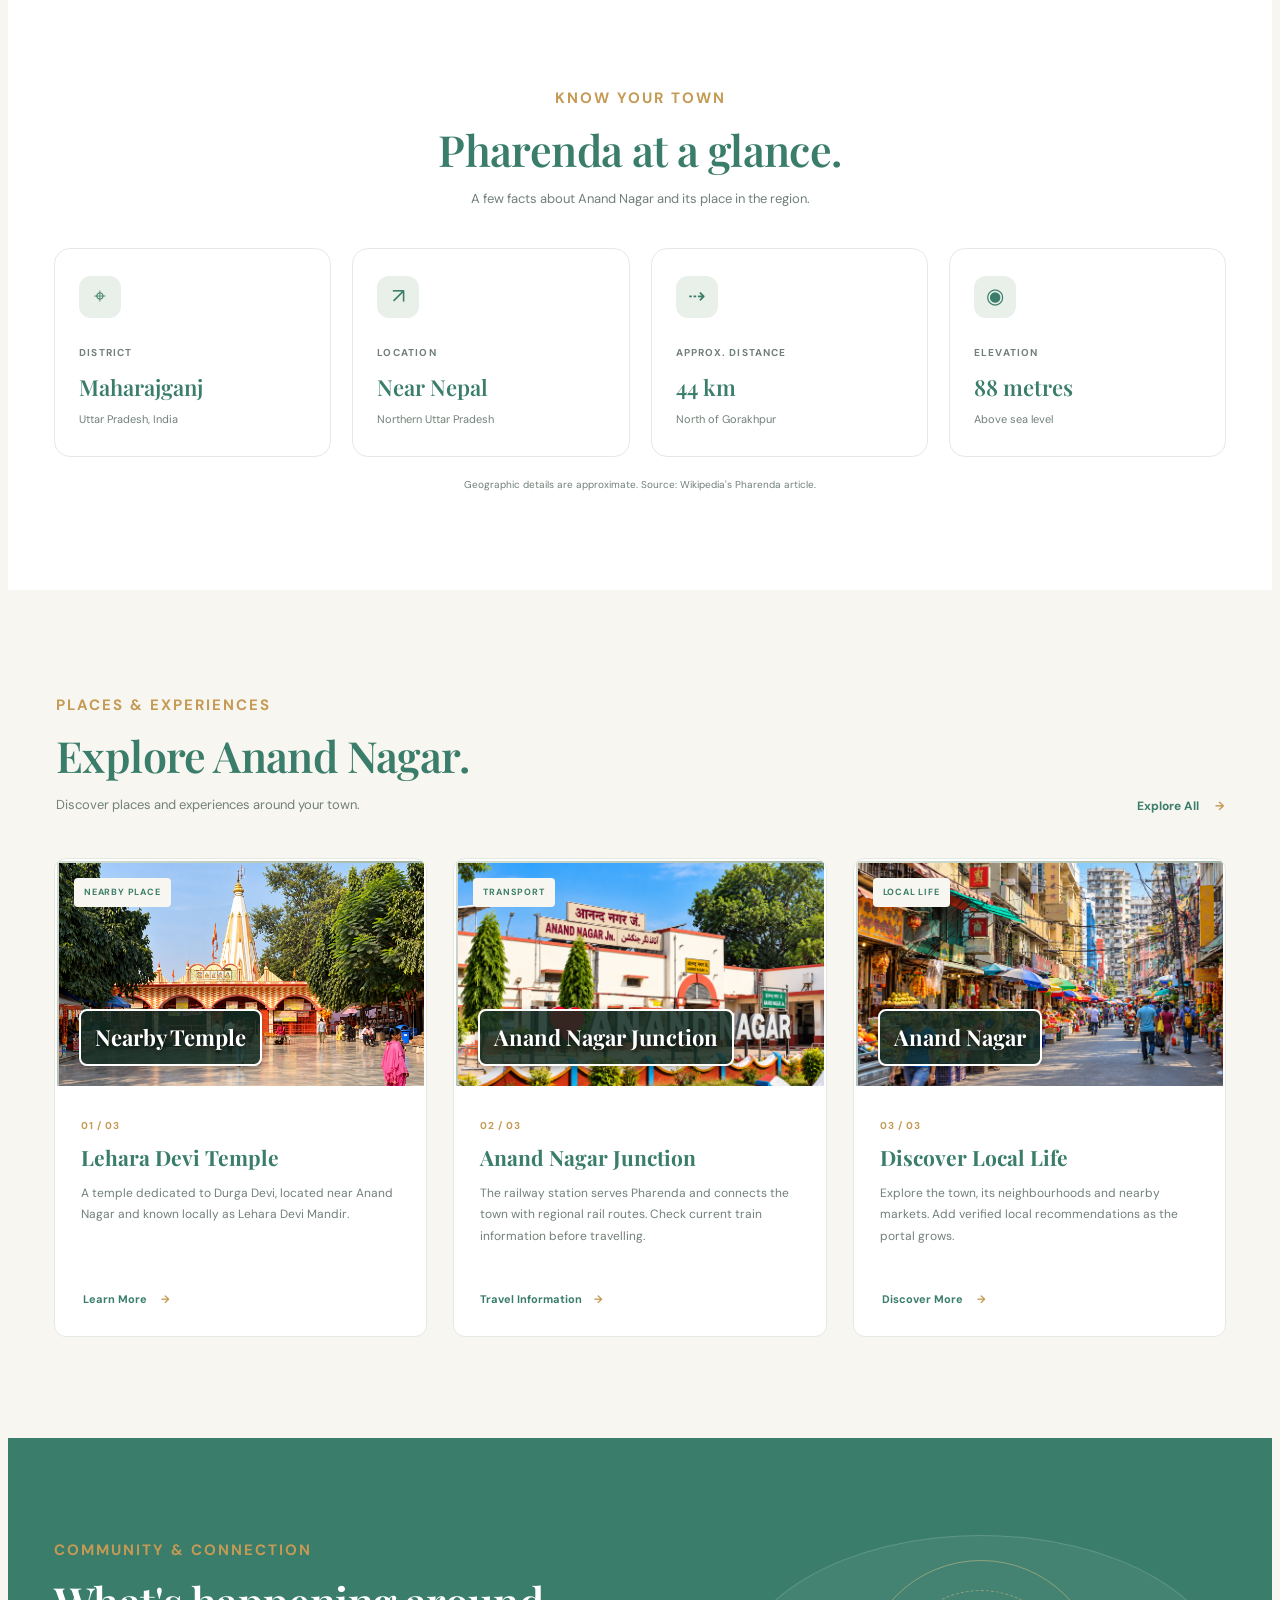
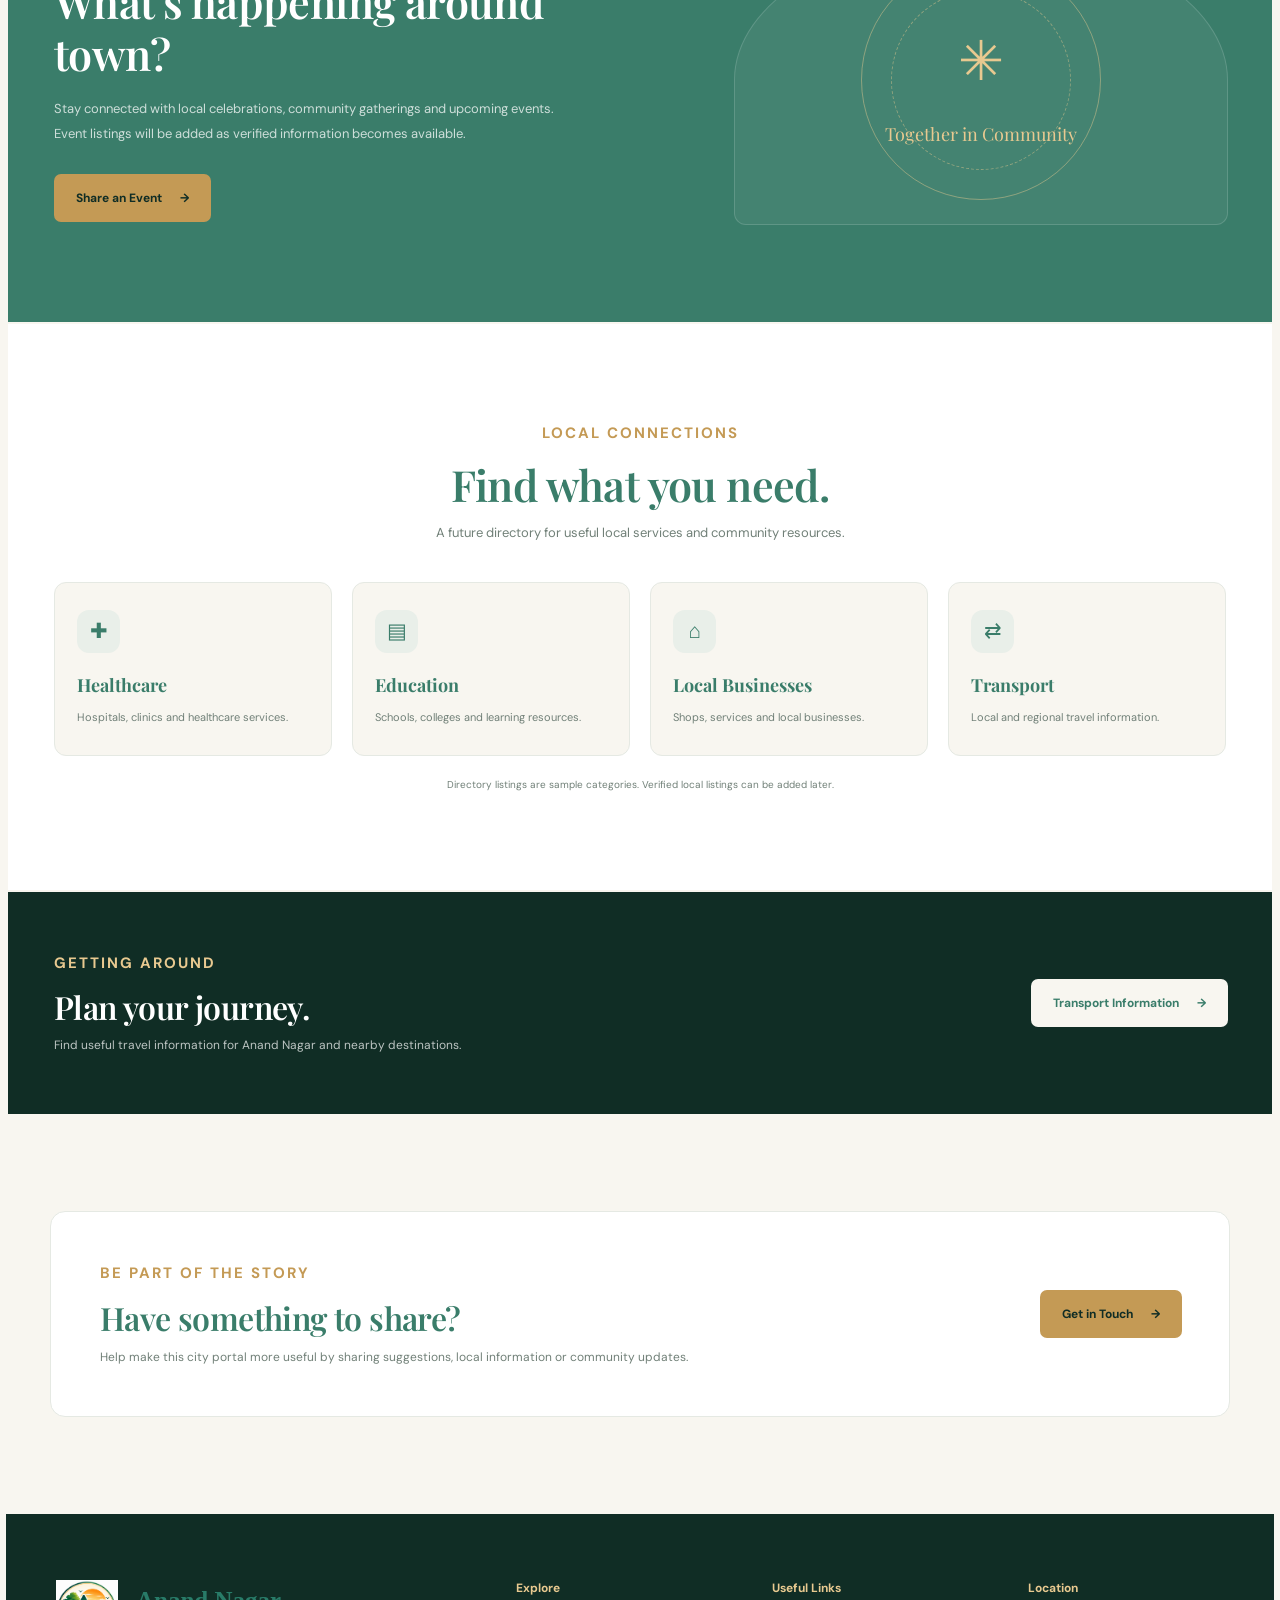
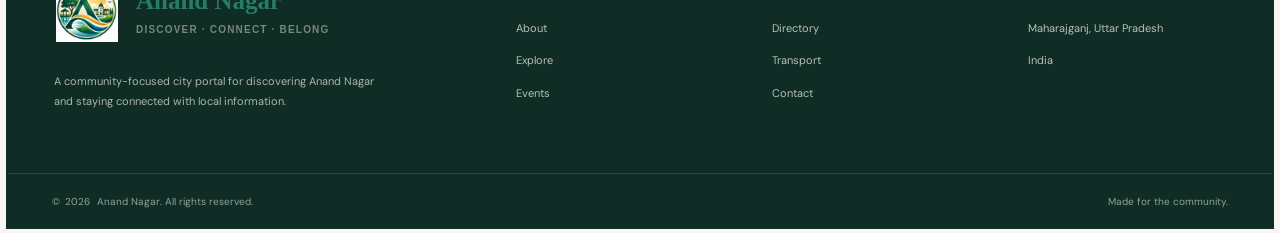
==== commit e6cf5dde: "Add Diwali updates to Anand Nagar website" ====
--- a/HTML/index.html
+++ b/HTML/index.html
@@ -15,7 +15,7 @@
     <!-- Google Fonts -->
     <link rel="preconnect" href="https://fonts.googleapis.com">
     <link rel="preconnect" href="https://fonts.gstatic.com" crossorigin>
-    <link href="https://fonts.googleapis.com/css2?family=DM+Sans:wght@400;500;600;700&family=Playfair+Display:wght@500;600;700&family=Noto+Sans+Devanagari:wght@400;500;600;700&display=swap"
+    <link href="https://fonts.googleapis.com/css2?family=Alex+Brush&family=Cinzel:wght@600;700;800&family=DM+Sans:wght@400;500;600;700&family=Great+Vibes&family=Noto+Sans+Devanagari:wght@400;500;600;700&family=Playfair+Display:ital,wght@0,500;0,600;0,700;1,500;1,600&display=swap"
           rel="stylesheet">
 
     <!-- External JavaScript -->
--- a/CSS/diwali.css
+++ b/CSS/diwali.css
@@ -1,3 +1,5 @@
+@import url('https://fonts.googleapis.com/css2?family=Alex+Brush&family=Cinzel:wght@600;700;800&family=Great+Vibes&family=Playfair+Display:ital,wght@0,500;0,600;0,700;1,500;1,600&display=swap');
+
 /* ========================================================
    ANAND NAGAR - GRAND DIWALI CELEBRATION STYLES
    With Divine Maa Lakshmi & Lord Ganesha Altar
@@ -127,37 +129,199 @@
     opacity: 1;
 }
 
-/* Ornate Corner Accents */
-.diwali-corner-accent {
+/* Sacred Rotating Om (ॐ) Emblems on the 4 Sides (NOT in Corners) */
+.diwali-om-side {
     position: absolute;
     width: 44px;
     height: 44px;
     pointer-events: none;
+    z-index: 30;
+    filter: drop-shadow(0 0 10px rgba(255, 215, 0, 0.9)) drop-shadow(0 2px 6px rgba(0, 0, 0, 0.8));
+    display: flex;
+    align-items: center;
+    justify-content: center;
+}
+
+/* Placed in the exact center of each of the 4 border sides */
+.diwali-om-side.top {
+    top: -22px;
+    left: 50%;
+    transform: translateX(-50%);
+}
+
+.diwali-om-side.bottom {
+    bottom: -22px;
+    left: 50%;
+    transform: translateX(-50%);
+}
+
+.diwali-om-side.left {
+    top: 50%;
+    left: -22px;
+    transform: translateY(-50%);
+}
+
+.diwali-om-side.right {
+    top: 50%;
+    right: -22px;
+    transform: translateY(-50%);
+}
+
+/* 360-degree Divine Rotation on Four Sides */
+.diwali-om-spinner {
+    width: 100%;
+    height: 100%;
+    transform-origin: center center;
+}
+
+.diwali-om-side.top .diwali-om-spinner {
+    animation: rotateOmClockwise 8s linear infinite;
+}
+
+.diwali-om-side.bottom .diwali-om-spinner {
+    animation: rotateOmCounter 8s linear infinite;
+}
+
+.diwali-om-side.left .diwali-om-spinner {
+    animation: rotateOmCounter 8s linear infinite;
+}
+
+.diwali-om-side.right .diwali-om-spinner {
+    animation: rotateOmClockwise 8s linear infinite;
+}
+
+@keyframes rotateOmClockwise {
+    from {
+        transform: rotate(0deg);
+    }
+    to {
+        transform: rotate(360deg);
+    }
+}
+
+@keyframes rotateOmCounter {
+    from {
+        transform: rotate(0deg);
+    }
+    to {
+        transform: rotate(-360deg);
+    }
+}
+
+/* ========================================================
+   FOUR-SIDED SACRED OM (ॐ) BORDER MARQUEE RUNNING ALL AROUND
+   ======================================================== */
+.diwali-card-border-marquee {
+    position: absolute;
+    inset: 0;
+    border-radius: 26px;
+    pointer-events: none;
+    overflow: hidden;
+    z-index: 2;
+}
+
+/* Top Border Marquee */
+.diwali-marquee-track.top {
+    position: absolute;
+    top: 0;
+    left: 0;
+    width: 200%;
+    height: 20px;
+    display: flex;
+    align-items: center;
+    font-size: 11px;
+    color: #ffd54f;
+    letter-spacing: 10px;
     opacity: 0.85;
-}
-
-.diwali-corner-accent.top-left {
-    top: 10px;
-    left: 10px;
-}
-
-.diwali-corner-accent.top-right {
-    top: 10px;
-    right: 10px;
-    transform: scaleX(-1);
-}
-
-.diwali-corner-accent.bottom-left {
-    bottom: 10px;
-    left: 10px;
-    transform: scaleY(-1);
-}
-
-.diwali-corner-accent.bottom-right {
-    bottom: 10px;
-    right: 10px;
-    transform: scale(-1);
-}
+    animation: marqueeHorizontal 16s linear infinite;
+    text-shadow: 0 0 6px rgba(255, 215, 0, 0.7);
+    border-bottom: 1px solid rgba(255, 215, 0, 0.15);
+    background: linear-gradient(180deg, rgba(255, 215, 0, 0.08) 0%, transparent 100%);
+    white-space: nowrap;
+}
+
+/* Bottom Border Marquee */
+.diwali-marquee-track.bottom {
+    position: absolute;
+    bottom: 0;
+    left: 0;
+    width: 200%;
+    height: 20px;
+    display: flex;
+    align-items: center;
+    font-size: 11px;
+    color: #ffd54f;
+    letter-spacing: 10px;
+    opacity: 0.85;
+    animation: marqueeHorizontalReverse 16s linear infinite;
+    text-shadow: 0 0 6px rgba(255, 215, 0, 0.7);
+    border-top: 1px solid rgba(255, 215, 0, 0.15);
+    background: linear-gradient(0deg, rgba(255, 215, 0, 0.08) 0%, transparent 100%);
+    white-space: nowrap;
+}
+
+/* Left Border Marquee */
+.diwali-marquee-track.left {
+    position: absolute;
+    top: 0;
+    left: 0;
+    width: 20px;
+    height: 200%;
+    display: flex;
+    flex-direction: column;
+    align-items: center;
+    font-size: 11px;
+    color: #ffd54f;
+    letter-spacing: 10px;
+    opacity: 0.85;
+    animation: marqueeVerticalReverse 16s linear infinite;
+    text-shadow: 0 0 6px rgba(255, 215, 0, 0.7);
+    border-right: 1px solid rgba(255, 215, 0, 0.15);
+    background: linear-gradient(90deg, rgba(255, 215, 0, 0.08) 0%, transparent 100%);
+    white-space: nowrap;
+}
+
+/* Right Border Marquee */
+.diwali-marquee-track.right {
+    position: absolute;
+    top: 0;
+    right: 0;
+    width: 20px;
+    height: 200%;
+    display: flex;
+    flex-direction: column;
+    align-items: center;
+    font-size: 11px;
+    color: #ffd54f;
+    letter-spacing: 10px;
+    opacity: 0.85;
+    animation: marqueeVertical 16s linear infinite;
+    text-shadow: 0 0 6px rgba(255, 215, 0, 0.7);
+    border-left: 1px solid rgba(255, 215, 0, 0.15);
+    background: linear-gradient(-90deg, rgba(255, 215, 0, 0.08) 0%, transparent 100%);
+    white-space: nowrap;
+}
+
+@keyframes marqueeHorizontal {
+    0% { transform: translateX(0); }
+    100% { transform: translateX(-50%); }
+}
+
+@keyframes marqueeHorizontalReverse {
+    0% { transform: translateX(-50%); }
+    100% { transform: translateX(0); }
+}
+
+@keyframes marqueeVertical {
+    0% { transform: translateY(0); }
+    100% { transform: translateY(-50%); }
+}
+
+@keyframes marqueeVerticalReverse {
+    0% { transform: translateY(-50%); }
+    100% { transform: translateY(0); }
+}
+
 
 /* Rotating Mandala in Card Background */
 .diwali-mandala-bg {
@@ -196,34 +360,104 @@
     gap: 8px;
 }
 
-/* Sound / Mute Toggle Button */
-.diwali-sound-btn {
-    height: 32px;
-    padding: 0 10px;
-    border-radius: 18px;
-    background: rgba(255, 255, 255, 0.12);
-    border: 1px solid rgba(255, 215, 0, 0.5);
-    color: #ffd54f;
+/* Corner Author Credit: 'by Mahesh Gupta' in High-Class Typography */
+.diwali-corner-credit {
+    display: inline-flex;
+    align-items: center;
+    gap: 6px;
+    padding: 4px 14px 4px 12px;
+    background: linear-gradient(135deg, rgba(255, 215, 0, 0.18) 0%, rgba(136, 14, 79, 0.28) 100%);
+    border: 1px solid rgba(255, 215, 0, 0.65);
+    border-radius: 20px;
+    box-shadow:
+        0 2px 10px rgba(0, 0, 0, 0.4),
+        0 0 14px rgba(255, 215, 0, 0.22),
+        inset 0 0 8px rgba(255, 215, 0, 0.12);
+    cursor: default;
+    user-select: none;
+    transition: all 0.35s cubic-bezier(0.16, 1, 0.3, 1);
+    flex-shrink: 0;
+}
+
+.diwali-corner-credit:hover {
+    transform: translateY(-2px) scale(1.05);
+    box-shadow:
+        0 4px 16px rgba(0, 0, 0, 0.5),
+        0 0 24px rgba(255, 215, 0, 0.5);
+    border-color: rgba(255, 235, 59, 0.95);
+}
+
+.corner-by-label {
+    font-family: 'Playfair Display', 'Cinzel', serif;
+    font-size: 13px;
+    font-style: italic;
+    color: #ffe082;
+    letter-spacing: 0.5px;
+    opacity: 0.92;
+}
+
+.corner-by-name {
+    font-family: 'Great Vibes', 'Alex Brush', cursive;
+    font-size: 24px;
+    font-weight: 700;
+    letter-spacing: 1.2px;
+    background: linear-gradient(135deg, #ffffff 0%, #fff9c4 25%, #ffd700 55%, #ffb300 80%, #ff8f00 100%);
+    -webkit-background-clip: text;
+    -webkit-text-fill-color: transparent;
+    filter: drop-shadow(0 0 6px rgba(255, 215, 0, 0.65));
+    line-height: 1;
+    padding-top: 1px;
+}
+
+.corner-by-sparkle {
     font-size: 12px;
-    font-weight: 600;
+    animation: sparkleSpin 3.5s ease-in-out infinite alternate;
+    display: inline-block;
+}
+
+@keyframes sparkleSpin {
+    0% { transform: scale(0.9) rotate(0deg); opacity: 0.8; }
+    50% { transform: scale(1.25) rotate(18deg); opacity: 1; filter: drop-shadow(0 0 6px #ffd700); }
+    100% { transform: scale(0.95) rotate(-12deg); opacity: 0.85; }
+}
+
+/* Card Bottom Corner / Signature Credit */
+.diwali-card-corner-credit {
+    margin-top: 12px;
+    display: flex;
+    align-items: center;
+    justify-content: center;
+    gap: 6px;
+    font-size: 13px;
+    color: rgba(255, 224, 130, 0.9);
+}
+
+.diwali-credit-sparkle {
+    font-size: 11px;
+    animation: sparkleSpin 4s ease-in-out infinite alternate;
+}
+
+.diwali-credit-text {
+    font-family: 'Playfair Display', serif;
+    font-style: italic;
+    letter-spacing: 0.5px;
     display: inline-flex;
     align-items: center;
-    gap: 5px;
-    cursor: pointer;
-    transition: all 0.3s ease;
-    flex-shrink: 0;
-}
-
-.diwali-sound-btn:hover {
-    background: rgba(255, 179, 0, 0.3);
-    color: #fff;
-    box-shadow: 0 0 12px rgba(255, 215, 0, 0.5);
-}
-
-.diwali-sound-btn.playing {
-    border-color: #ffd700;
-    background: rgba(255, 215, 0, 0.22);
-    color: #fff;
+    gap: 4px;
+}
+
+.diwali-credit-author {
+    font-family: 'Great Vibes', 'Alex Brush', cursive;
+    font-size: 22px;
+    font-weight: 700;
+    font-style: normal;
+    letter-spacing: 1.2px;
+    background: linear-gradient(135deg, #ffffff 0%, #ffd700 60%, #ff9800 100%);
+    -webkit-background-clip: text;
+    -webkit-text-fill-color: transparent;
+    filter: drop-shadow(0 0 8px rgba(255, 215, 0, 0.55));
+    display: inline-block;
+    line-height: 1;
 }
 
 /* Portal Tag Badge */
@@ -246,6 +480,47 @@
     text-overflow: ellipsis;
 }
 
+/* Header Controls Container (Sound Toggle | Close Button) */
+.diwali-header-controls {
+    display: inline-flex;
+    align-items: center;
+    gap: 8px;
+    flex-shrink: 0;
+}
+
+/* Sound Toggle Button (Discreet, Elegant Gold Circle) */
+.diwali-sound-toggle-btn {
+    width: 32px;
+    height: 32px;
+    border-radius: 50%;
+    background: rgba(255, 215, 0, 0.16);
+    border: 1px solid rgba(255, 215, 0, 0.6);
+    color: #ffd54f;
+    font-size: 14px;
+    display: inline-flex;
+    align-items: center;
+    justify-content: center;
+    cursor: pointer;
+    transition: all 0.3s ease;
+    flex-shrink: 0;
+    box-shadow: 0 0 10px rgba(255, 215, 0, 0.25);
+}
+
+.diwali-sound-toggle-btn:hover {
+    background: rgba(255, 179, 0, 0.4);
+    color: #fff;
+    transform: scale(1.1);
+    box-shadow: 0 0 16px rgba(255, 215, 0, 0.6);
+}
+
+.diwali-sound-toggle-btn.muted {
+    opacity: 0.55;
+    border-color: rgba(255, 255, 255, 0.3);
+    color: #ccc;
+    background: rgba(255, 255, 255, 0.08);
+    box-shadow: none;
+}
+
 /* Close Button */
 .diwali-close-btn {
     width: 32px;
@@ -750,6 +1025,34 @@
         font-size: 14px;
     }
 
+    .diwali-sound-toggle-btn {
+        width: 28px;
+        height: 28px;
+        font-size: 12px;
+    }
+
+    .diwali-corner-credit {
+        padding: 3px 10px;
+        gap: 4px;
+    }
+
+    .corner-by-label {
+        font-size: 11px;
+    }
+
+    .corner-by-name {
+        font-size: 19px;
+    }
+
+    .diwali-card-corner-credit {
+        font-size: 11px;
+        margin-top: 10px;
+    }
+
+    .diwali-credit-author {
+        font-size: 18px;
+    }
+
     .diwali-puja-altar {
         padding: 8px 4px 6px;
         gap: 6px;
@@ -827,6 +1130,16 @@
     .diwali-hanging-lantern.right {
         right: 0;
     }
+
+    .diwali-om-side {
+        width: 34px;
+        height: 34px;
+    }
+
+    .diwali-om-side.top { top: -17px; }
+    .diwali-om-side.bottom { bottom: -17px; }
+    .diwali-om-side.left { left: -17px; }
+    .diwali-om-side.right { right: -17px; }
 
     .diwali-reopen-pill {
         bottom: 14px;
